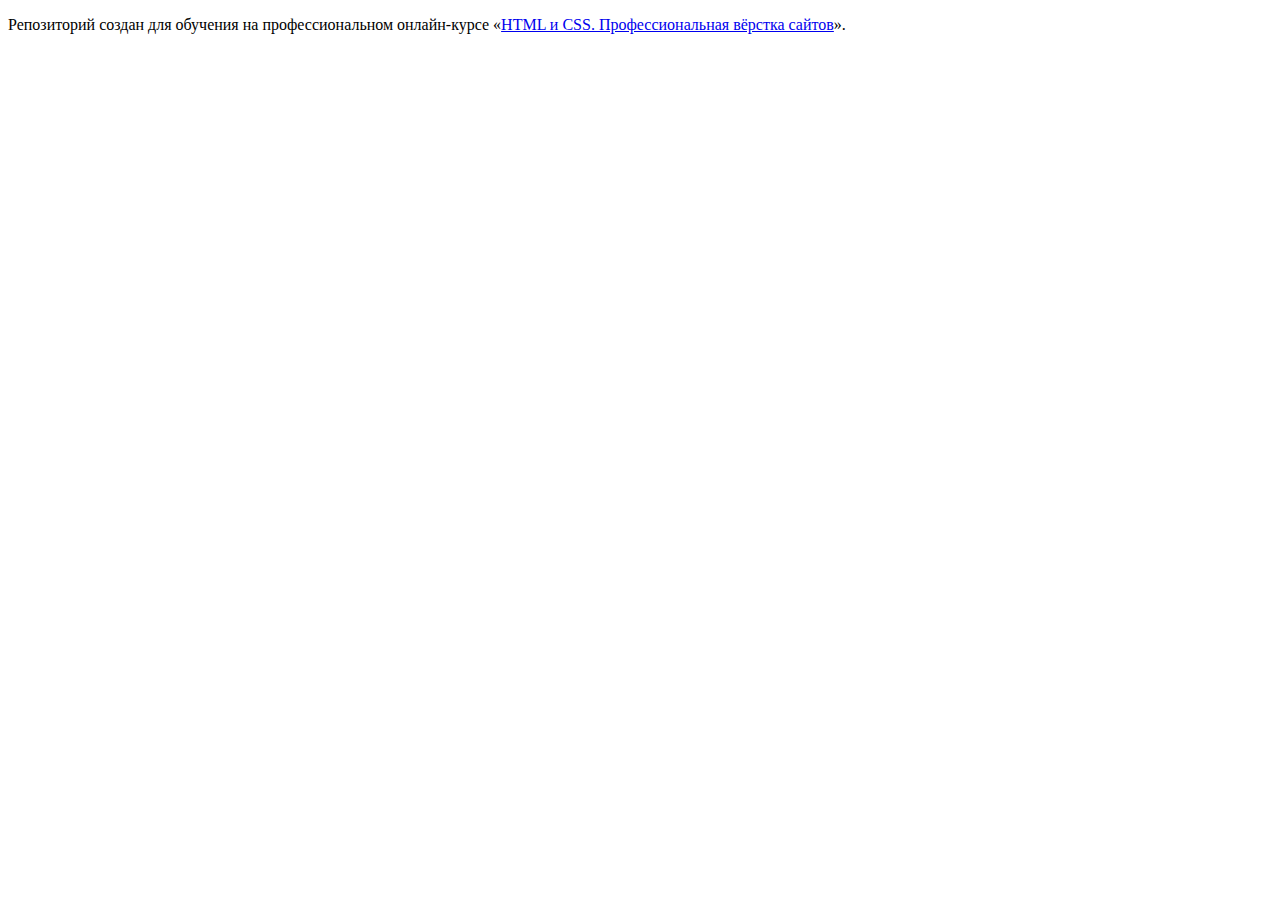
==== index.html @ 28a523a6 ":hatching_chick:" ====
<!DOCTYPE html>
<html lang="ru">
  <head>
    <meta charset="utf-8">
    <title>HTML Academy: Девайс</title>
  </head>
  <body>

    <p>Репозиторий создан для обучения на профессиональном онлайн‑курсе «<a href="https://htmlacademy.ru/intensive/htmlcss">HTML и CSS. Профессиональная вёрстка сайтов</a>».</p>

  </body>
</html>
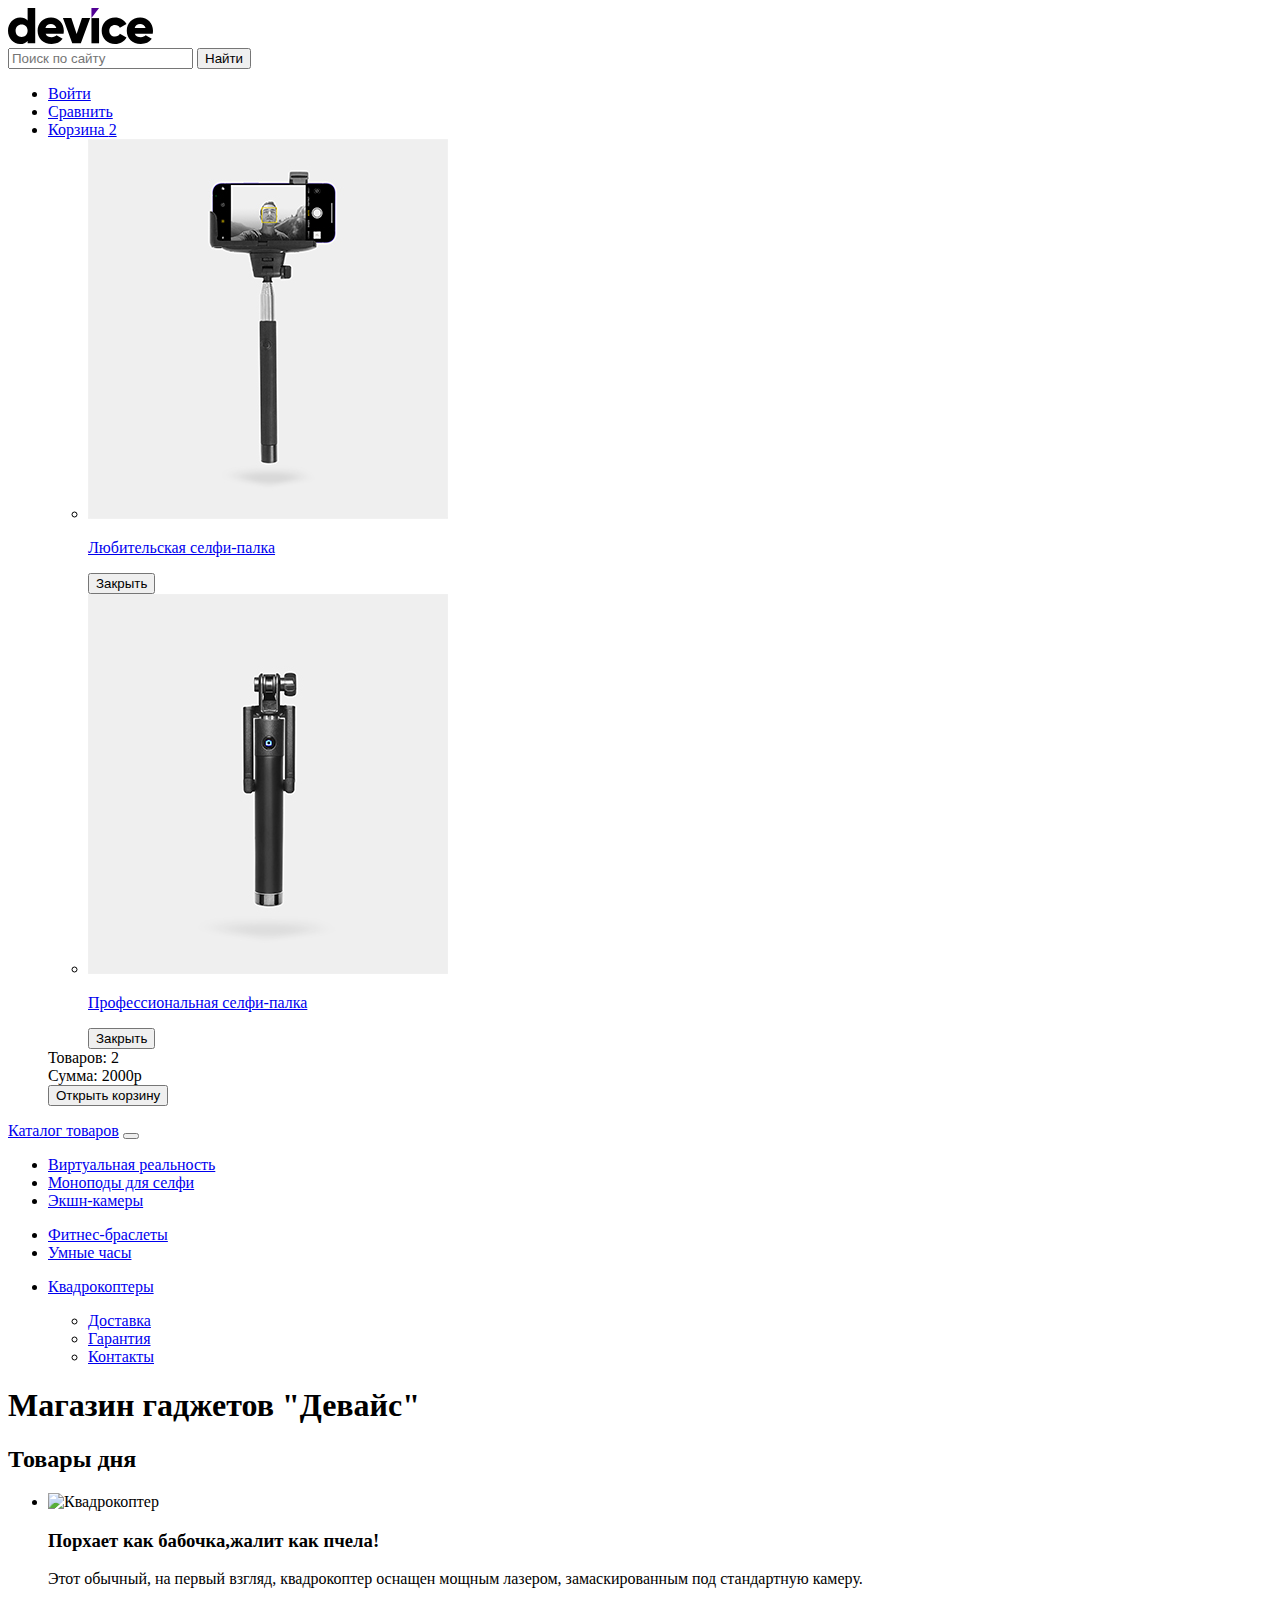
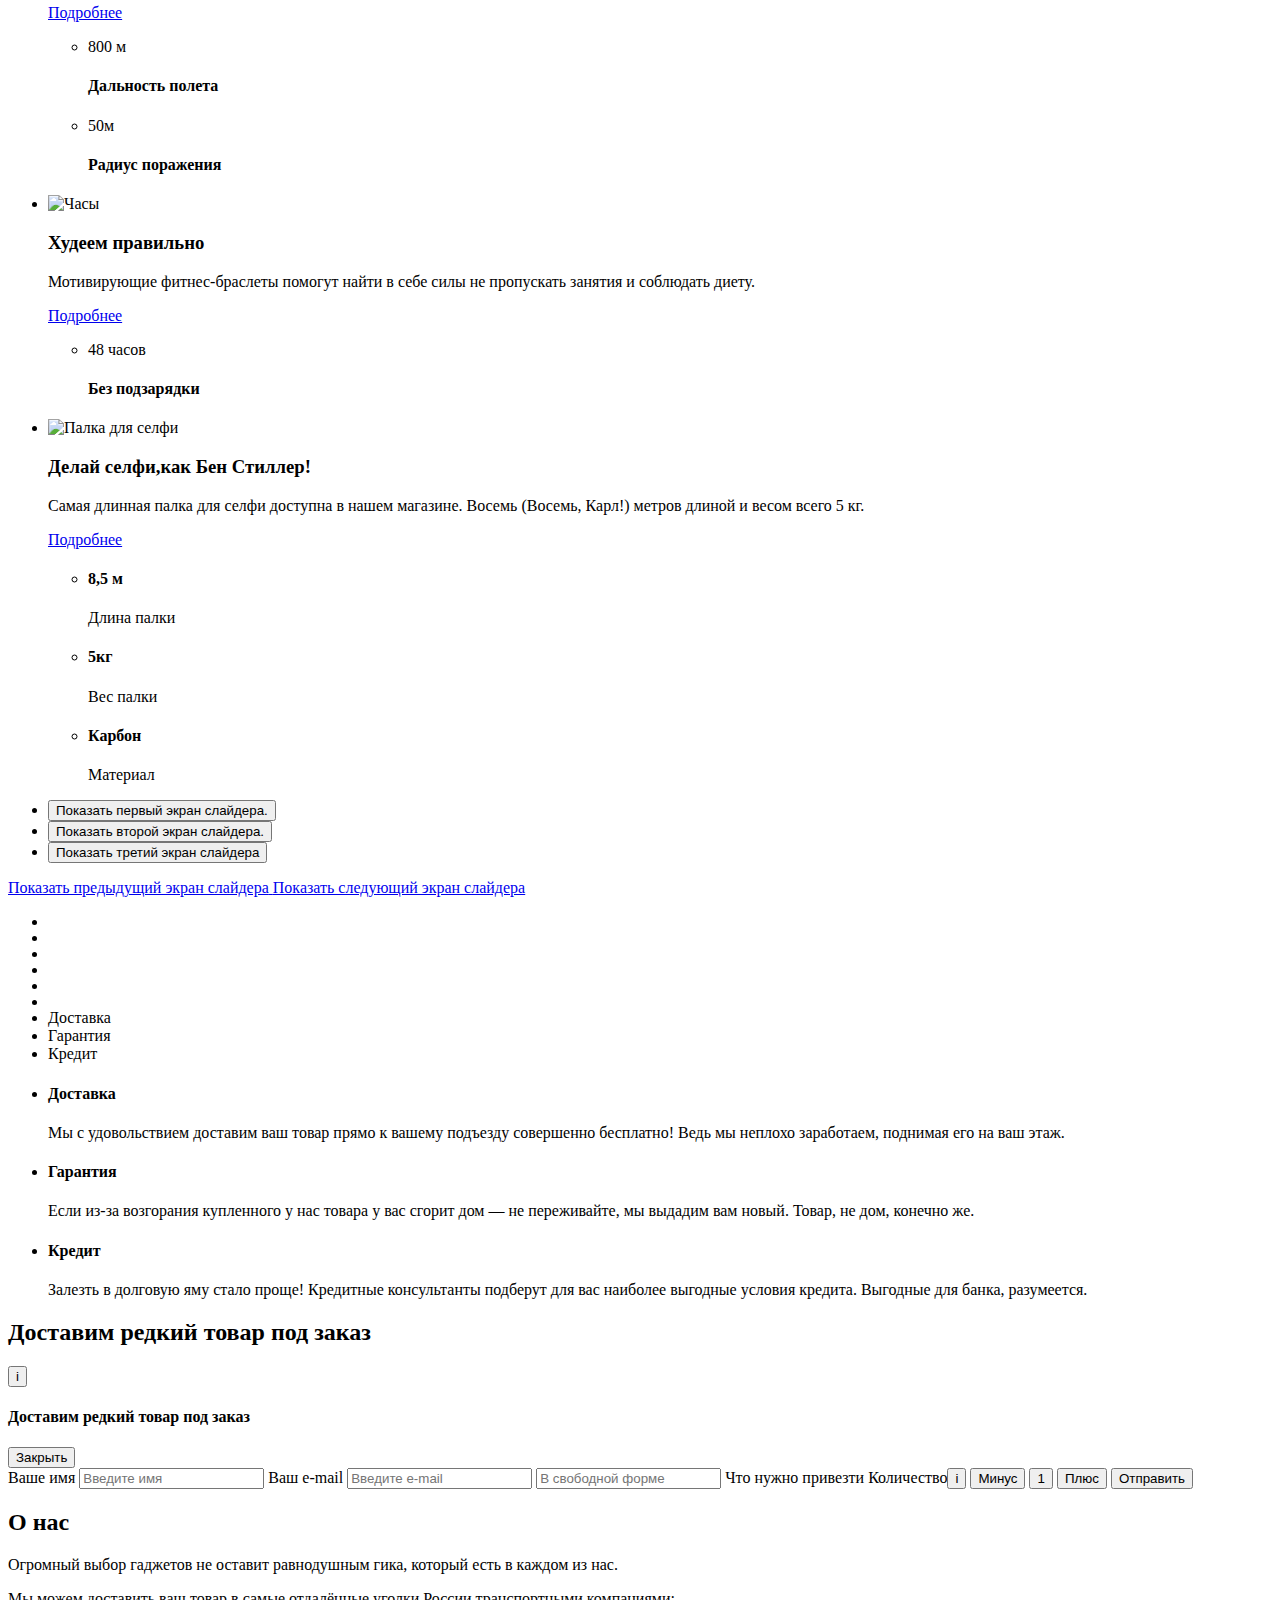
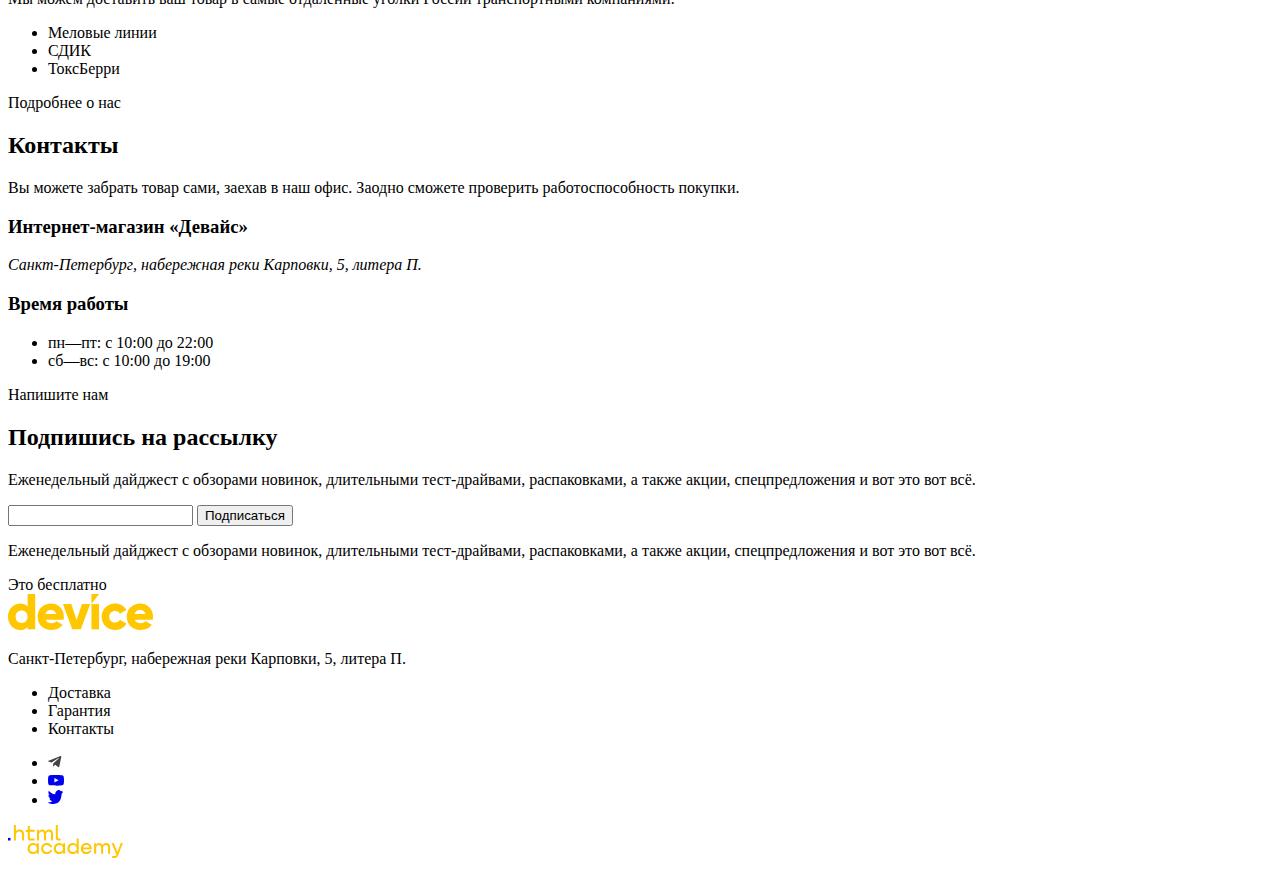
==== commit 41d17ab8: "Наставник добавлен" ====
--- a/index.html
+++ b/index.html
@@ -1,12 +1,450 @@
 <!DOCTYPE html>
 <html lang="ru">
+
   <head>
     <meta charset="utf-8">
     <title>HTML Academy: Девайс</title>
+    <link rel="stylesheet" href="styles/styles.css">
+    <link rel="icon" href="favicon.ico">
   </head>
+
   <body>
+    <header class="header">
+      <div class="header-wrapper">
+        <nav class="navigation">
+          <a href="index.html" class="logo-link">
+            <img src="images/logos/logo-index.svg" alt="Логотип магазина Девайс" class="logo-image" width="145"
+              height="36">
+          </a>
+          <form action="#" class="form-search">
+            <input type="text" class="search-input" placeholder="Поиск по сайту">
+            <button class="search-button">Найти</button>
+          </form>
+          <ul class="user-menu">
+            <li class="user-menu-item user-block">
+              <a href="#" class="user-menu-link">Войти</a>
+            </li>
+            <li class="user-menu-item user-block">
+              <a href="#" class="user-menu-link">Сравнить</a>
+            </li>
+            <li class="user-menu-item user-block">
+              <a href="#" class="user-menu-link">Корзина
+                <span class="cart-counter">2</span>
+              </a>
+            </li>
+            <section class="popover">
+              <ul>
+                <li>
+                  <a href="#">
+                    <img src="./images/sorting-catalog/selfie-stick-amateur.png" alt="Любительская селфи-палка">
+                    <p>Любительская селфи-палка</p>
+                  </a>
+                  <button>Закрыть</button>
+                </li>
+                <li>
+                  <a href="#">
+                    <img src="./images/sorting-catalog/selfie-stick-pro.png" alt="Профессиональная селфи-палка">
+                    <p>Профессиональная селфи-палка</p>
+                  </a>
+                  <button>Закрыть</button>
+                </li>
+              </ul>
+              <div>
+                <span>Товаров:</span>
+                <span>2</span>
+              </div>
+              <div>
+                <span>Сумма:</span>
+                <span>2000р</span>
+              </div>
+              <button>Открыть корзину</button>
+            </section>
+          </ul>
+          <div class="main-menu-container">
+            <div class="catalog-container">
+              <a href="catalog.html" class="catalog-link">Каталог товаров</a>
+              <button class="catalog-link-button">
+              </button>
+              <div class="catalog-wrapper">
+                <ul class="catalog-list">
+                  <li class="catalog-item">
+                    <a href="#" class="catalog-link">Виртуальная реальность</a>
+                  </li>
+                  <li class="catalog-item">
+                    <a href="catalog.html" class="catalog-link">Моноподы для селфи</a>
+                  </li>
+                  <li class="catalog-item">
+                    <a href="catalog.html" class="catalog-link">Экшн-камеры</a>
+                  </li>
+                </ul>
+                <ul class="catalog-list">
+                  <li class="catalog-item">
+                    <a href="catalog.html" class="catalog-link">Фитнес-браслеты</a>
+                  </li>
+                  <li class="catalog-item">
+                    <a href="catalog.html" class="catalog-link">Умные часы</a>
+                  </li>
+                </ul>
+                <ul class="catalog-list">
+                  <li class="catalog-item">
+                    <a href="catalog.html" class="catalog-link">Квадрокоптеры</a>
+                  </li>
+                </ul>
+              </div>
+            </div>
+            <ul class="main-menu">
+              <ul class="main-menu-list">
+                <li class="main-menu-item">
+                  <a href="#" class="main-menu-link">Доставка</a>
+                </li>
+                <li class="main-menu-item">
+                  <a href="#" class="main-menu-link">Гарантия</a>
+                </li>
+                <li class="main-menu-item">
+                  <a href="#" class="main-menu-link">Контакты</a>
+                </li>
+              </ul>
+            </ul>
+        </nav>
+      </div>
+    </header>
+    <main>
+      <h1 class="visually-hidden">Магазин гаджетов "Девайс"</h1>
+      <section class="welcome">
+        <h2 class="visually-hidden">Товары дня</h2>
+        <div class="slider">
+          <div class="slider-frame">
+            <ul class="slider-list">
+              <li class="slider-screen slider-screen-active">
+                <div class="slider-image-container">
+                  <img src="#" alt="Квадрокоптер" class="slider-image">
+                </div>
+                <div class="slider-text-container">
+                  <h3 class="slider-title">Порхает как бабочка,жалит как пчела!</h3>
+                  <p class="slider-description">Этот обычный, на первый взгляд, квадрокоптер оснащен мощным лазером,
+                    замаскированным под стандартную камеру.
+                  </p>
+                  <a href="#" class="slider-link">Подробнее</a>
+                  <ul class="details">
+                    <li class="details-item">
+                      <p class="details-text">800 м</p>
+                      <h4 class="details-name">Дальность полета</h4>
+                    </li>
+                    <li class="details-item">
+                      <p class="details-text">50м</p>
+                      <h4 class="details-name">Радиус поражения</h4>
+                    </li>
+                  </ul>
+                </div>
+              </li>
+              <li class="slider-screen">
+                <div class="slider-image-container">
+                  <img src="#" alt="Часы" class="slider-image">
+                </div>
+                <div class="slider-text-container">
+                  <h3 class="slider-title">Худеем правильно</h3>
+                  <p class="slider-description">Мотивирующие фитнес-браслеты помогут найти в себе силы
+                    не пропускать занятия и соблюдать диету.</p>
+                  <a href="#" class="slider-link">Подробнее</a>
+                  <ul class="details">
+                    <li class="details-item">
+                      <p class="details-text">48 часов</p>
+                      <h4 class="details-name">Без подзарядки</h4>
+                    </li>
+                  </ul>
+                </div>
+              </li>
+              <li class="slider-screen">
+                <div class="slider-image-container">
+                  <img src="#" alt="Палка для селфи" class="slider-image">
+                </div>
+                <div class="slider-text-container">
+                  <h3 class="slider-title">Делай селфи,как Бен Стиллер!
+                  </h3>
+                  <p class="slider-description">Самая длинная палка для селфи доступна в нашем магазине.
+                    Восемь (Восемь, Карл!) метров длиной и весом всего 5 кг.</p>
+                  <a href="#" class="slider-link">Подробнее</a>
+                  <ul class="details">
+                    <li class="details-item">
+                      <h4 class="details-name">8,5 м</h4>
+                      <p class="details-text">Длина палки</p>
+                    </li>
+                    <li class="details-item">
+                      <h4 class="details-name">5кг</h4>
+                      <p class="details-text">Вес палки</p>
+                    </li>
+                    <li class="details-item">
+                      <h4 class="details-name">Карбон</h4>
+                      <p class="details-text">Материал</p>
+                    </li>
+                  </ul>
+                </div>
+              </li>
+            </ul>
+          </div>
+          <ul class="slider-bullets">
+            <li class="bullet-item">
+              <button class="bullet bullet-active">
+                <span class="visually-hidden">Показать первый экран слайдера.</span>
+              </button>
+            </li>
+            <li class="bullet-item">
+              <button class="bullet">
+                <span class="visually-hidden">Показать второй экран слайдера.</span>
+              </button>
+            </li>
+            <li class="bullet-item">
+              <button class="bullet">
+                <span class="visually-hidden">Показать третий экран слайдера</span>
+              </button>
+            </li>
+          </ul>
+          <a href="#" class="slider-control slider-control-previous">
+            <span class="visually-hidden">Показать предыдущий экран слайдера</span>
+          </a>
+          <a href="#" class="slider-control slider-control-next">
+            <span class="visually-hidden">Показать следующий экран слайдера</span>
+          </a>
+        </div>
+      </section>
+      <section class="gadgets">
+        <ul class="gadgets-list">
+          <li class="gadgets-list-item">
+            <a href="#" class="gagdet-details">
+              <p class="gadgets-description"></p>
+            </a>
+          </li>
+          <li class="gadgets-list-item">
+            <a href="#" class="gagdet-details">
+              <p class="gadgets-description"></p>
+            </a>
+          </li>
+          <li class="gadgets-list-item">
+            <a href="#" class="gagdet-details">
+              <p class="gadgets-description"></p>
+            </a>
+          </li>
+          <li class="gadgets-list-item">
+            <a href="#" class="gagdet-details">
+              <p class="gadgets-description"></p>
+            </a>
+          </li>
+          <li class="gadgets-list-item">
+            <a href="#" class="gagdet-details">
+              <p class="gadgets-description"></p>
+            </a>
+          </li>
+          <li class="gadgets-list-item">
+            <a href="#" class="gagdet-details">
+              <p class="gadgets-description"></p>
+            </a>
+          </li>
+        </ul>
+      </section>
+      <section class="services">
+        <ul class="services-list">
+          <li class="services-list-item">
+            <a services-list-item-active>Доставка</a>
+          </li>
+          <li class="services-list-item">
+            <a>Гарантия</a>
+          </li>
+          <li class="services-list-item">
+            <a>Кредит</a>
+          </li>
+        </ul>
+        <ul class="service-screen">
+          <li class="service-screen-item service-screen-item-active">
+            <h4>Доставка</h4>
+            <p>Мы с удовольствием доставим ваш товар прямо
+              к вашему подъезду совершенно бесплатно! Ведь
+              мы неплохо заработаем, поднимая его на ваш этаж.</p>
+          </li>
+          <li class="service-screen-item">
+            <h4>Гарантия</h4>
+            <p>Если из-за возгорания купленного у нас товара у вас
+              сгорит дом — не переживайте, мы выдадим вам новый.
+              Товар, не дом, конечно же.</p>
+          </li>
+          <li class="service-screen-item">
+            <h4>Кредит</h4>
+            <p>Залезть в долговую яму стало проще! Кредитные консультанты подберут для вас наиболее выгодные условия
+              кредита.
+              Выгодные для банка, разумеется.</p>
+          </li>
+        </ul>
+        </ul>
+      </section>
+      <section class="rare-goods">
+        <h2>Доставим редкий товар под заказ</h2>
+        <button>i</button>
+      </section>
+      <section class="rare-goods-modal">
+        <h4>Доставим редкий товар под заказ</h4>
+        <button>Закрыть</button>
+        <form action="#" method="post">
+          <label for="Ваше имя">Ваше имя</label>
+          <input id="Ваше имя" type="text" placeholder="Введите имя" required>
+          <label for="Ваш e-mail">Ваш e-mail</label>
+          <input id="Ваш e-mail" type="email" placeholder="Введите e-mail" required>
+          <input id="Что нужно привезти" type="text" placeholder="В свободной форме">
+          <label for="Что нужно привезти">Что нужно привезти</label>
+          <span>Количество</span><button>i</button>
+          <button>Минус</button>
+          <button>1</button>
+          <button>Плюс</button>
+          <button type="submit">Отправить</button>
+        </form>
+      </section>
+      <div>
+        <section>
+          <h2>О нас</h2>
+          <p>Огромный выбор гаджетов не оставит равнодушным гика, который есть в каждом из нас.</p>
+          <p>Мы можем доставить ваш товар в самые отдалённые уголки России транспортными компаниями:</p>
+          <ul>
+            <li>Меловые линии</li>
+            <li>СДИК</li>
+            <li>ТоксБерри</li>
+          </ul>
+          <a>Подробнее о нас</a>
+        </section>
+        <section>
+          <h2>Контакты</h2>
+          <p>Вы можете забрать товар сами, заехав в наш офис.
+            Заодно сможете проверить работоспособность покупки. </p>
+          <h3>Интернет-магазин «Девайс»</h3>
+          <address>Санкт-Петербург, набережная реки Карповки, 5, литера П.<br>
+            <a href="tel:+7(812)-12-12"></a>
+          </address>
+          <h3>Время работы</h3>
+          <ul>
+            <li>пн—пт: с 10:00 до 22:00 </li>
+            <li>сб—вс: с 10:00 до 19:00</li>
+          </ul>
+          <a>Напишите нам</a>
+        </section>
+      </div>
+      <section class="subscription">
+        <h2>Подпишись на рассылку</h2>
+        <p>Еженедельный дайджест с обзорами новинок,
+          длительными тест-драйвами, распаковками, а также акции, спецпредложения и вот это вот всё.</p>
+        <form action="#" method="post">
+          <input>
+          <button>Подписаться</button>
+        </form>
+        <p>Еженедельный дайджест с обзорами новинок,
+          длительными тест-драйвами, распаковками, а также акции, спецпредложения и вот это вот всё.</p>
+        <span>Это бесплатно</span>
+      </section>
+    </main>
+    <footer class="footer">
+      <a>
+        <img class="logo" src="images/logos/logo-footer.svg" alt="Логотип компании Девайс">
+      </a>
+      <div class="footer-wrapper-above">
+        <div>
+          <p>Санкт-Петербург, набережная
+            реки Карповки, 5, литера П.</p>
+        </div>
+        <div>
+          <ul>
+            <li class="footer-services">Доставка</li>
+            <li class="footer-services">Гарантия</li>
+            <li class="footer-services">Контакты</li>
+          </ul>
+        </div>
+        <div>
+          <a href="tel:+7(812)-12-12"></a>
+        </div>
+      </div>
+      <div class="footer-wrapper-below">
+        <div>
+          <ul class="footer-social">
+            <li class="footer-social-item">
+              <a href="https://t.me/htmlacademy">
+                <svg width="14" height="12" viewBox="0 0 14 12" fill="none" xmlns="http://www.w3.org/2000/svg">
+                  <g clip-path="url(#clip0_40435_1311)">
+                    <path
+                      d="M12.4431 0.0735832L0.623071 4.63158C-0.183596 4.95558 -0.178929 5.40558 0.475071 5.60625L3.50974 6.55292L10.5311 2.12292C10.8631 1.92092 11.1664 2.02958 10.9171 2.25092L5.2284 7.38492H5.22707L5.2284 7.38558L5.01907 10.5136C5.32574 10.5136 5.46107 10.3729 5.63307 10.2069L7.10707 8.77358L10.1731 11.0382C10.7384 11.3496 11.1444 11.1896 11.2851 10.5149L13.2977 1.02958C13.5037 0.203583 12.9824 -0.170417 12.4431 0.0735832Z"
+                      fill="#444444" />
+                  </g>
+                  <defs>
+                    <clipPath id="clip0_40435_1311">
+                      <rect width="14" height="12" fill="white" />
+                    </clipPath>
+                  </defs>
+                </svg>
+              </a>
+            </li>
+            <li class="footer-social-item">
+              <a href="https://www.youtube.com/user/htmlacademyru">
+                <svg width="16" height="11" viewBox="0 0 16 11" fill="none" xmlns="http://www.w3.org/2000/svg">
+                  <g clip-path="url(#clip0_40435_1316)">
+                    <path
+                      d="M15.6671 1.67464C15.5765 1.35146 15.4 1.05887 15.1564 0.827973C14.9059 0.589975 14.5989 0.41973 14.2644 0.333306C13.0124 0.00330585 7.99641 0.00330593 7.99641 0.00330593C5.9053 -0.0204856 3.8147 0.0841556 1.73641 0.316639C1.40187 0.409448 1.09545 0.583497 0.844411 0.823306C0.597745 1.06064 0.419078 1.35331 0.325745 1.67397C0.10154 2.8818 -0.00739387 4.1082 0.000411455 5.33664C-0.00758854 6.56397 0.101078 7.78997 0.325745 8.99931C0.417078 9.31864 0.595078 9.60997 0.842411 9.84531C1.08974 10.0806 1.39774 10.2506 1.73641 10.3406C3.00508 10.67 7.99641 10.67 7.99641 10.67C10.0902 10.6938 12.1835 10.5892 14.2644 10.3566C14.5989 10.2702 14.9059 10.1 15.1564 9.86197C15.3999 9.63112 15.5762 9.33849 15.6664 9.01531C15.8965 7.80794 16.0083 6.58103 16.0004 5.35197C16.0177 4.11771 15.906 2.88502 15.6671 1.67397V1.67464ZM6.40174 7.61931V3.05464L10.5751 5.33731L6.40174 7.61931Z"
+                      fill="currentColor" />
+                  </g>
+                  <defs>
+                    <clipPath id="clip0_40435_1316">
+                      <rect width="16" height="11" fill="white" />
+                    </clipPath>
+                  </defs>
+                </svg>
 
-    <p>Репозиторий создан для обучения на профессиональном онлайн‑курсе «<a href="https://htmlacademy.ru/intensive/htmlcss">HTML и CSS. Профессиональная вёрстка сайтов</a>».</p>
+              </a>
+            </li>
+            <li class="footer-social-item">
+              <a href="https://twitter.com/htmlacademy_ru">
+                <svg width="15" height="15" viewBox="0 0 15 15" fill="none" xmlns="http://www.w3.org/2000/svg">
+                  <path
+                    d="M9.7 0.155143C11.2 -0.344857 12.3 0.455143 12.9 1.25514C13.4 1.05514 14 0.855143 14.6 0.655143C14.6 1.45514 14.1 2.05514 13.8 2.25514C14.5 2.45514 15 1.85514 15 1.85514C14.9 2.75514 14.1 3.55514 13.6 3.75514C13.4 10.0551 10.8 14.1551 4.7 14.0551C4.2 14.0551 4.8 14.0551 4.3 14.0551C4 14.0551 0.6 13.6551 0 12.2551C2 12.4551 3.4 11.8551 4.1 11.1551C3.3 10.8551 1.7 10.7551 1.5 8.35514C1.8 8.55514 2 8.65514 2.6 8.55514C1.5 7.75514 0.3 7.05514 0.4 5.05514C0.7 5.35514 1.3 5.55514 1.6 5.45514C1 5.25514 -0.2 2.35514 0.8 0.855143C2.4 2.55514 4.1 4.25514 7.1 4.35514C7.3 2.25514 8.1 0.855143 9.7 0.155143Z"
+                    fill="currentColor" />
+                </svg>
+              </a>
+            </li>
+          </ul>
+        </div>
+        <div>
+          <a href="https://htmlacademy.ru/">
+            <svg width="115" height="33" viewBox="0 0 115 33" fill="currentColor" xmlns="http://www.w3.org/2000/svg">
+              <path d="M0 12.9V15.5H2.5V12.9H0Z" fill="currentColor" role="img" aria-label="Сайт Академии" />
+              <path
+                d="M11.6 4.5C10 4.5 8.8 5.2 8 6.2H7.9V0H5.9V15.5H7.9V10.2C7.9 8.1 9.2 6.6 11.2 6.6C13 6.6 14.1 8 14.1 9.8V15.5H16.1V9.4C16.2 6.4 14.3 4.5 11.6 4.5Z"
+                fill="#FFC700" />
+              <path
+                d="M26.6 4.8H21.8V1.1H19.8V4.9H17.9V6.9H19.8V12.9C19.8 14.6 20.8 15.6 22.5 15.6H26.6V13.6H22.9C22.2 13.6 21.8 13.2 21.8 12.5V6.8H26.6V4.8Z"
+                fill="#FFC700" />
+              <path
+                d="M41.1 4.6C39.5 4.6 38.2 5.4 37.6 6.7H37.5C36.9 5.5 35.7 4.6 34.1 4.6C32.7 4.6 31.6 5.4 31 6.4H30.9V4.8H29V15.4H31V10C31 8 32 6.5 33.6 6.5C35.1 6.5 36 7.5 36 9.1V15.4H38V9.8C38 7.4 39.4 6.5 40.6 6.5C42.1 6.5 43 7.5 43 9.1V15.4H45V8.9C45.1 6.4 43.6 4.6 41.1 4.6Z"
+                fill="#FFC700" />
+              <path d="M47.8 12.7C47.8 14.4 48.8 15.4 50.6 15.4H52.6V13.4H50.9C50.2 13.4 49.8 13 49.8 12.3V0H47.8V12.7Z"
+                fill="#FFC700" />
+              <path
+                d="M28.9 19.7C28 18.6 26.7 17.9 25 17.9C21.9 17.9 19.6 20.2 19.6 23.5C19.6 26.8 21.9 29.1 25 29.1C26.8 29.1 28 28.3 28.8 27.2H28.9V28.8H30.9V18.2H28.9V19.7ZM25.3 27.1C23.1 27.1 21.7 25.5 21.7 23.5C21.7 21.5 23.1 19.9 25.3 19.9C27.5 19.9 28.9 21.5 28.9 23.5C28.9 25.4 27.5 27.1 25.3 27.1Z"
+                fill="#FFC700" />
+              <path
+                d="M44.2 22C43.7 19.6 41.6 17.9 38.8 17.9C35.4 17.9 33.2 20.4 33.2 23.5C33.2 26.6 35.4 29.1 38.8 29.1C41.6 29.1 43.7 27.3 44.2 24.9H42.1C41.7 26.2 40.4 27.2 38.8 27.2C36.6 27.2 35.2 25.6 35.2 23.6C35.2 21.6 36.6 20 38.8 20C40.4 20 41.6 21 42.1 22.2H44.2V22Z"
+                fill="#FFC700" />
+              <path
+                d="M55.1 19.7C54.2 18.6 52.9 17.9 51.2 17.9C48.1 17.9 45.8 20.2 45.8 23.5C45.8 26.8 48.1 29.1 51.2 29.1C53 29.1 54.2 28.3 55 27.2H55.1V28.8H57.1V18.2H55.1V19.7ZM51.5 27.1C49.3 27.1 47.9 25.5 47.9 23.5C47.9 21.5 49.3 19.9 51.5 19.9C53.7 19.9 55.1 21.5 55.1 23.5C55.1 25.4 53.6 27.1 51.5 27.1Z"
+                fill="#FFC700" />
+              <path
+                d="M68.7 19.8C67.8 18.7 66.5 17.9 64.8 17.9C61.7 17.9 59.4 20.2 59.4 23.5C59.4 26.8 61.6 29.1 64.8 29.1C66.5 29.1 67.8 28.3 68.6 27.3H68.7V28.8H70.7V13.4H68.7V19.8ZM65.1 27.1C62.9 27.1 61.5 25.5 61.5 23.5C61.5 21.5 62.9 19.9 65.1 19.9C67.3 19.9 68.7 21.5 68.7 23.5C68.6 25.5 67.2 27.1 65.1 27.1Z"
+                fill="#FFC700" />
+              <path
+                d="M78.3 17.9C75 17.9 72.8 20.4 72.8 23.5C72.8 26.5 74.9 29.1 78.3 29.1C80.8 29.1 82.8 27.8 83.5 25.5H81.4C80.9 26.5 79.8 27.1 78.4 27.1C76.5 27.1 75.1 25.8 75 24.2H83.8C84 20.6 81.8 17.9 78.3 17.9ZM78.3 19.8C80 19.8 81.3 20.8 81.6 22.4H75.1C75.4 20.9 76.6 19.8 78.3 19.8Z"
+                fill="#FFC700" />
+              <path
+                d="M98.2 17.9C96.6 17.9 95.3 18.7 94.6 19.9H94.5C93.9 18.7 92.7 17.9 91.1 17.9C89.7 17.9 88.6 18.6 88 19.7V18.2H86.1V28.8H88.1V23.4C88.1 21.4 89.1 20 90.7 19.9C92.2 19.9 93.1 20.9 93.1 22.5V28.8H95.1V23.2C95.1 20.8 96.5 19.9 97.7 19.9C99.2 19.9 100.1 20.9 100.1 22.5V28.8H102.1V22.3C102.2 19.7 100.7 17.9 98.2 17.9Z"
+                fill="#FFC700" />
+              <path
+                d="M109.4 27L105.8 18.1H103.6L108.4 29.7C108.1 30.6 107.7 30.9 106.7 30.9H104.2V32.9H106.7C108.5 32.9 109.5 32.1 110.2 30.3L114.9 18.1H112.8L109.4 27Z"
+                fill="#FFC700" />
+            </svg>
+          </a>
+        </div>
+      </div>
+    </footer>
+  </body>
 
-  </body>
 </html>
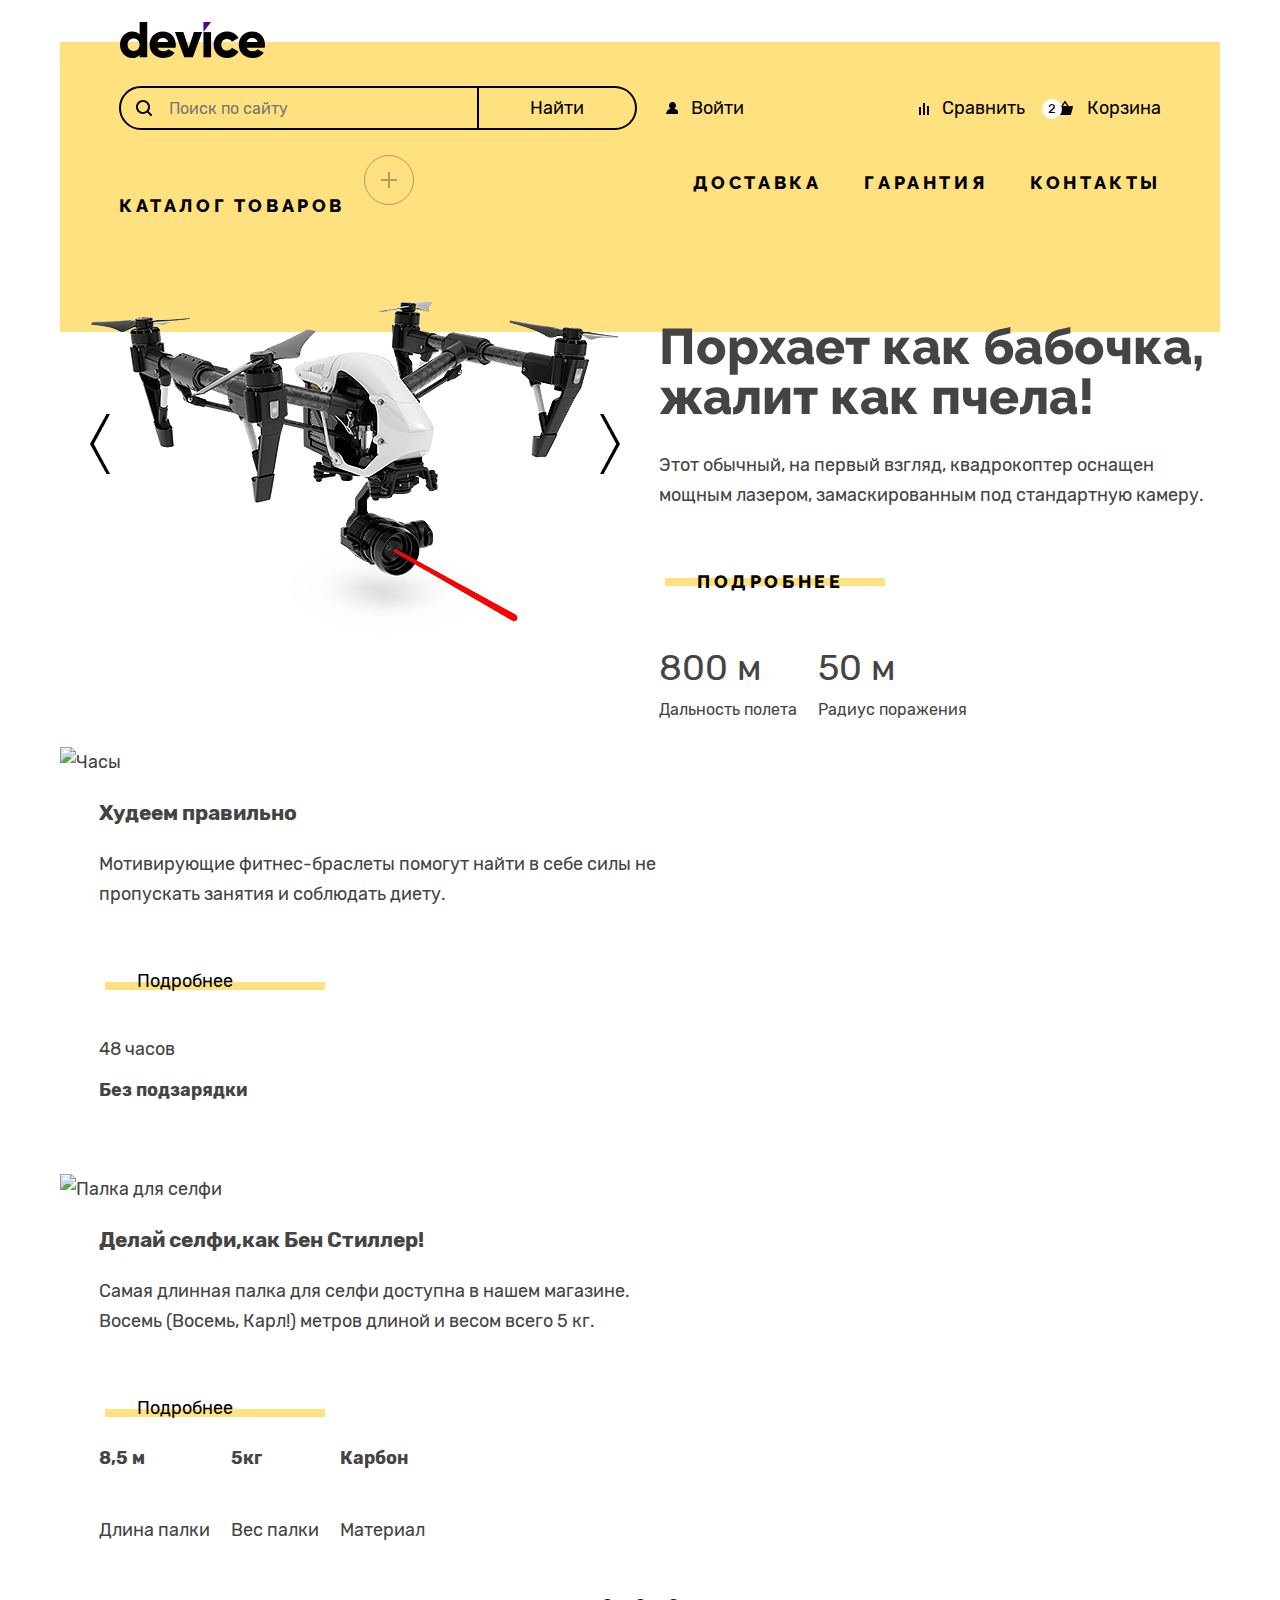
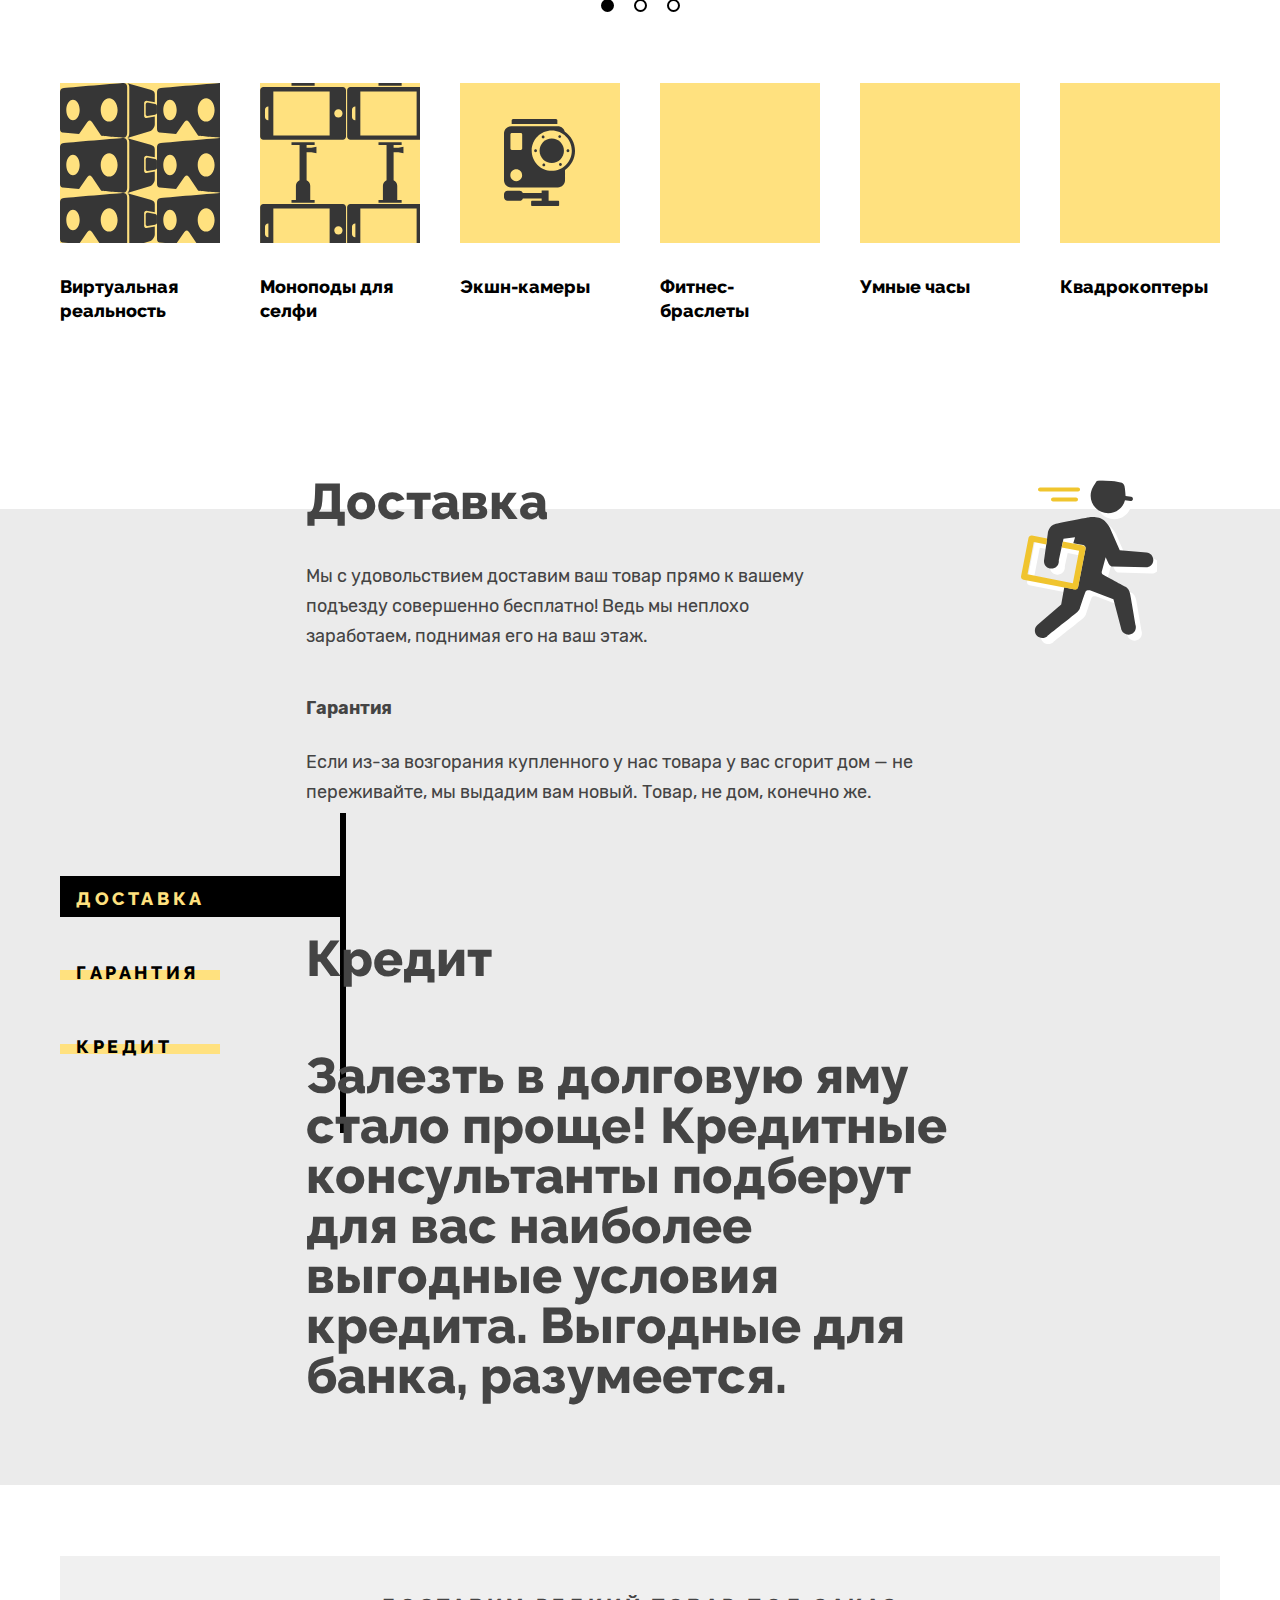
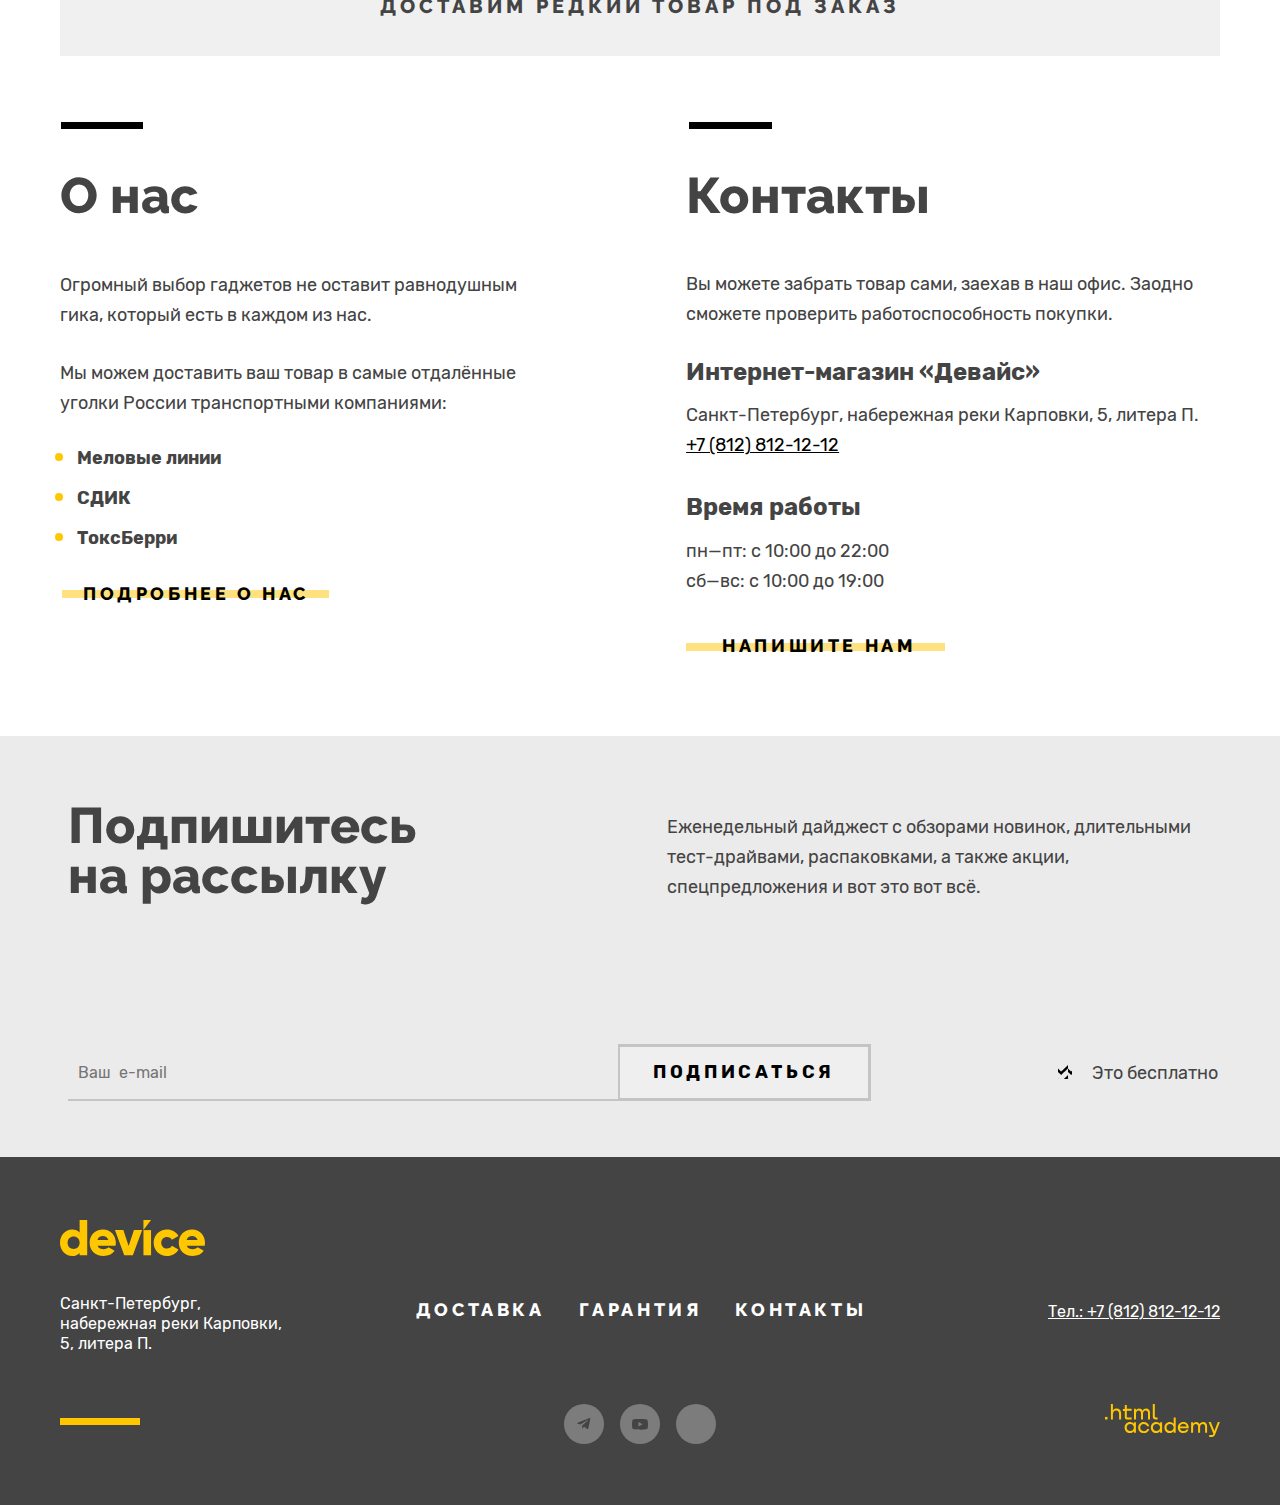
==== commit 308a64fd: "Second page" ====
--- a/index.html
+++ b/index.html
@@ -8,443 +8,487 @@
     <link rel="icon" href="favicon.ico">
   </head>
 
-  <body>
-    <header class="header">
-      <div class="header-wrapper">
-        <nav class="navigation">
-          <a href="index.html" class="logo-link">
-            <img src="images/logos/logo-index.svg" alt="Логотип магазина Девайс" class="logo-image" width="145"
-              height="36">
+  <body class="body-container">
+    <div class="page-container">
+      <header class="header">
+        <div class="header-wrapper">
+          <a href="index.html" class="nav-logo">
+            <img src="images/logos/logo-index.svg" alt="Логотип магазина Девайс." width="145" height="36">
           </a>
-          <form action="#" class="form-search">
-            <input type="text" class="search-input" placeholder="Поиск по сайту">
-            <button class="search-button">Найти</button>
-          </form>
-          <ul class="user-menu">
-            <li class="user-menu-item user-block">
-              <a href="#" class="user-menu-link">Войти</a>
-            </li>
-            <li class="user-menu-item user-block">
-              <a href="#" class="user-menu-link">Сравнить</a>
-            </li>
-            <li class="user-menu-item user-block">
-              <a href="#" class="user-menu-link">Корзина
-                <span class="cart-counter">2</span>
-              </a>
-            </li>
+          <nav class="navigation">
+            <div class="navigation-form-container">
+              <form action="https://echo.htmlacademy.ru/" method="get" class="form-search">
+                <input type="text" class="search-input" class="contact_placeholder" placeholder="Поиск по сайту"
+                  aria-label="Поле поиска по сайту" required>
+                <button class="search-button address-form-details-font" type="submit">Найти</button>
+              </form>
+            </div>
+            <ul class="user-menu">
+              <li class="user-menu-item user-login">
+                <a href="#" class="user-menu-link user-login-link">Войти</a>
+              </li>
+              <li class="user-menu-item user-compare">
+                <a href="#" class="user-menu-link user-compare-link">Сравнить</a>
+              </li>
+              <li class="user-menu-item user-cart">
+                <a href="#" class="user-menu-link user-cart-link">Корзина
+                  <span class="cart-counter">2</span>
+                </a>
+              </li>
+            </ul>
+
+
             <section class="popover">
-              <ul>
-                <li>
+              <h2 class="visually-hidden">Поповер корзины</h2>
+              <ul class="cart-purchases">
+                <li class="cart-item">
+                  <a class="cart-item-link" href="#">
+                    <img src="./images/sorting-catalog/selfie-stick-amateur.png" alt="Любительская селфи-палка"
+                      width="39" height="43">
+                    <p class="cart-item-name">Любительская селфи-палка</p>
+                  </a>
+                  <button class="cart-item-remove" type="button" aria-label="Удалить товар"></button>
+                </li>
+                <li class="cart-item">
                   <a href="#">
-                    <img src="./images/sorting-catalog/selfie-stick-amateur.png" alt="Любительская селфи-палка">
-                    <p>Любительская селфи-палка</p>
-                  </a>
-                  <button>Закрыть</button>
-                </li>
-                <li>
-                  <a href="#">
-                    <img src="./images/sorting-catalog/selfie-stick-pro.png" alt="Профессиональная селфи-палка">
-                    <p>Профессиональная селфи-палка</p>
-                  </a>
-                  <button>Закрыть</button>
+                    <img src="./images/sorting-catalog/selfie-stick-pro.png" alt="Профессиональная селфи-палка"
+                      width="39" height="43">
+                    <p class="cart-item-name">Профессиональная селфи-палка</p>
+                  </a>
+                  <button class="cart-item-remove" type="button" aria-label="Удалить товар"></button>
                 </li>
               </ul>
-              <div>
-                <span>Товаров:</span>
-                <span>2</span>
+              <div class="total-cost">
+                <span class="purchases">Товаров:</span>
+                <span class="purchases-number">2</span>
               </div>
               <div>
-                <span>Сумма:</span>
-                <span>2000р</span>
+                <span class="total-sum">Сумма:</span>
+                <span class="total-sum-number">2000р</span>
               </div>
-              <button>Открыть корзину</button>
+              <button href="#" class="open-cart">Открыть корзину</button>
             </section>
-          </ul>
-          <div class="main-menu-container">
-            <div class="catalog-container">
-              <a href="catalog.html" class="catalog-link">Каталог товаров</a>
-              <button class="catalog-link-button">
-              </button>
-              <div class="catalog-wrapper">
-                <ul class="catalog-list">
-                  <li class="catalog-item">
-                    <a href="#" class="catalog-link">Виртуальная реальность</a>
-                  </li>
-                  <li class="catalog-item">
-                    <a href="catalog.html" class="catalog-link">Моноподы для селфи</a>
-                  </li>
-                  <li class="catalog-item">
-                    <a href="catalog.html" class="catalog-link">Экшн-камеры</a>
-                  </li>
-                </ul>
-                <ul class="catalog-list">
-                  <li class="catalog-item">
-                    <a href="catalog.html" class="catalog-link">Фитнес-браслеты</a>
-                  </li>
-                  <li class="catalog-item">
-                    <a href="catalog.html" class="catalog-link">Умные часы</a>
-                  </li>
-                </ul>
-                <ul class="catalog-list">
-                  <li class="catalog-item">
-                    <a href="catalog.html" class="catalog-link">Квадрокоптеры</a>
-                  </li>
-                </ul>
-              </div>
-            </div>
-            <ul class="main-menu">
-              <ul class="main-menu-list">
-                <li class="main-menu-item">
-                  <a href="#" class="main-menu-link">Доставка</a>
-                </li>
-                <li class="main-menu-item">
-                  <a href="#" class="main-menu-link">Гарантия</a>
-                </li>
-                <li class="main-menu-item">
-                  <a href="#" class="main-menu-link">Контакты</a>
-                </li>
-              </ul>
-            </ul>
-        </nav>
-      </div>
-    </header>
-    <main>
-      <h1 class="visually-hidden">Магазин гаджетов "Девайс"</h1>
-      <section class="welcome">
-        <h2 class="visually-hidden">Товары дня</h2>
-        <div class="slider">
-          <div class="slider-frame">
-            <ul class="slider-list">
-              <li class="slider-screen slider-screen-active">
-                <div class="slider-image-container">
-                  <img src="#" alt="Квадрокоптер" class="slider-image">
+
+            <div class="main-menu-container">
+              <div class="catalog-service-wrapper">
+                <div class="catalog-container">
+                  <a href="catalog.html" class="catalog-link buttons-links-font">
+                    Каталог товаров
+                    <button class="catalog-link-button">
+                      <span class="visually-hidden">Кнопка открытия каталога товаров</span>
+                    </button>
+                  </a>
                 </div>
-                <div class="slider-text-container">
-                  <h3 class="slider-title">Порхает как бабочка,жалит как пчела!</h3>
-                  <p class="slider-description">Этот обычный, на первый взгляд, квадрокоптер оснащен мощным лазером,
-                    замаскированным под стандартную камеру.
-                  </p>
-                  <a href="#" class="slider-link">Подробнее</a>
-                  <ul class="details">
-                    <li class="details-item">
-                      <p class="details-text">800 м</p>
-                      <h4 class="details-name">Дальность полета</h4>
+                <div>
+                  <ul class="main-menu-list">
+                    <li class="main-menu-item">
+                      <a href="#" class="main-menu-link buttons-links-font">Доставка</a>
                     </li>
-                    <li class="details-item">
-                      <p class="details-text">50м</p>
-                      <h4 class="details-name">Радиус поражения</h4>
+                    <li class="main-menu-item">
+                      <a href="#" class="main-menu-link buttons-links-font">Гарантия</a>
+                    </li>
+                    <li class="main-menu-item">
+                      <a href="#" class="main-menu-link buttons-links-font">Контакты</a>
                     </li>
                   </ul>
                 </div>
-              </li>
-              <li class="slider-screen">
-                <div class="slider-image-container">
-                  <img src="#" alt="Часы" class="slider-image">
-                </div>
-                <div class="slider-text-container">
-                  <h3 class="slider-title">Худеем правильно</h3>
-                  <p class="slider-description">Мотивирующие фитнес-браслеты помогут найти в себе силы
-                    не пропускать занятия и соблюдать диету.</p>
-                  <a href="#" class="slider-link">Подробнее</a>
-                  <ul class="details">
-                    <li class="details-item">
-                      <p class="details-text">48 часов</p>
-                      <h4 class="details-name">Без подзарядки</h4>
-                    </li>
-                  </ul>
-                </div>
-              </li>
-              <li class="slider-screen">
-                <div class="slider-image-container">
-                  <img src="#" alt="Палка для селфи" class="slider-image">
-                </div>
-                <div class="slider-text-container">
-                  <h3 class="slider-title">Делай селфи,как Бен Стиллер!
-                  </h3>
-                  <p class="slider-description">Самая длинная палка для селфи доступна в нашем магазине.
-                    Восемь (Восемь, Карл!) метров длиной и весом всего 5 кг.</p>
-                  <a href="#" class="slider-link">Подробнее</a>
-                  <ul class="details">
-                    <li class="details-item">
-                      <h4 class="details-name">8,5 м</h4>
-                      <p class="details-text">Длина палки</p>
-                    </li>
-                    <li class="details-item">
-                      <h4 class="details-name">5кг</h4>
-                      <p class="details-text">Вес палки</p>
-                    </li>
-                    <li class="details-item">
-                      <h4 class="details-name">Карбон</h4>
-                      <p class="details-text">Материал</p>
-                    </li>
-                  </ul>
-                </div>
-              </li>
-            </ul>
+              </div>
+              <div class="catalog-list-wrapper visually-hidden navigation-font">
+
+                <ul class="catalog-list">
+                  <li class="catalog-item">
+                    <a href="catalog.html" class="catalog-link">Виртуальная реальность</a>
+                  </li>
+
+                  <li class="catalog-item">
+                    <a href="catalog.html" class="catalog-link">Моноподы для селфи</a>
+                  </li>
+
+                  <li class="catalog-item">
+                    <a href="catalog.html" class="catalog-link">Экшн-камеры</a>
+                  </li>
+                </ul>
+
+
+                <ul class="catalog-list">
+                  <li class="catalog-item">
+                    <a href="catalog.html" class="catalog-link">Фитнес-браслеты</a>
+                  </li>
+
+                  <li class="catalog-item">
+                    <a href="catalog.html" class="catalog-link">Умные часы</a>
+                  </li>
+                </ul>
+
+
+                <ul class="catalog-list">
+                  <li class="catalog-item">
+                    <a href="catalog.html" class="catalog-link">Квадрокоптеры</a>
+                  </li>
+                </ul>
+              </div>
+            </div>
+          </nav>
+        </div>
+      </header>
+
+
+
+      <main>
+        <h1 class="visually-hidden">Магазин гаджетов "Девайс"</h1>
+        <section class="welcome">
+          <h2 class="visually-hidden">Пример товара крупным планом</h2>
+          <div class="slider">
+            <div class="slider-frame">
+              <ul class="slider-list">
+                <li class="slider-screen-active">
+                  <div class="slider-screen-wrapper">
+                    <div class="slider-image-container">
+                      <img src="./images/photos/Quadrocopter.png" width="560" height="560" alt="Квадрокоптер"
+                        class="slider-image">
+                    </div>
+                    <div class="slider-text-container">
+                      <h3 class="titles-font slider-text-title">Порхает как бабочка,<br>жалит как пчела!</h3>
+                      <p class="slider-description">Этот обычный, на первый взгляд, квадрокоптер оснащен мощным лазером,
+                        замаскированным под стандартную камеру.
+                      </p>
+                      <a href="#" class="slider-link buttons-links-font">Подробнее</a>
+                      <ul class="details">
+                        <li class="details-item">
+                          <p class="details-text numbers-font">800 м</p>
+                          <h4 class="details-name details-name-font">Дальность полета</h4>
+                        </li>
+                        <li class="details-item">
+                          <p class="details-text numbers-font">50 м</p>
+                          <h4 class="details-name details-name-font">Радиус поражения</h4>
+                        </li>
+                      </ul>
+                    </div>
+                  </div>
+                </li>
+                <li class="slider-screen">
+                  <div class="slider-image-container">
+                    <img src="#" alt="Часы" class="slider-image">
+                  </div>
+                  <div class="slider-text-container">
+                    <h3 class="slider-title">Худеем правильно</h3>
+                    <p class="slider-description">Мотивирующие фитнес-браслеты помогут найти в себе силы
+                      не пропускать занятия и соблюдать диету.</p>
+                    <a href="#" class="slider-link">Подробнее</a>
+                    <ul class="details">
+                      <li class="details-item">
+                        <p class="details-text">48 часов</p>
+                        <h4 class="details-name">Без подзарядки</h4>
+                      </li>
+                    </ul>
+                  </div>
+                </li>
+                <li class="slider-screen">
+                  <div class="slider-image-container">
+                    <img src="#" alt="Палка для селфи" class="slider-image">
+                  </div>
+                  <div class="slider-text-container">
+                    <h3 class="slider-title">Делай селфи,как Бен Стиллер!
+                    </h3>
+                    <p class="slider-description">Самая длинная палка для селфи доступна в нашем магазине.
+                      Восемь (Восемь, Карл!) метров длиной и весом всего 5 кг.</p>
+                    <a href="#" class="slider-link">Подробнее</a>
+                    <ul class="details">
+                      <li class="details-item">
+                        <h4 class="details-name">8,5 м</h4>
+                        <p class="details-text">Длина палки</p>
+                      </li>
+                      <li class="details-item">
+                        <h4 class="details-name">5кг</h4>
+                        <p class="details-text">Вес палки</p>
+                      </li>
+                      <li class="details-item">
+                        <h4 class="details-name">Карбон</h4>
+                        <p class="details-text">Материал</p>
+                      </li>
+                    </ul>
+                  </div>
+                </li>
+              </ul>
+            </div>
+            <ul class="slider-bullets">
+              <li class="bullet-item">
+                <button class="bullet bullet-active">
+                  <span class="visually-hidden">Показать первый экран слайдера.</span>
+                </button>
+              </li>
+              <li class="bullet-item">
+                <button class="bullet">
+                  <span class="visually-hidden">Показать второй экран слайдера.</span>
+                </button>
+              </li>
+              <li class="bullet-item">
+                <button class="bullet">
+                  <span class="visually-hidden">Показать третий экран слайдера</span>
+                </button>
+              </li>
+            </ul>
+            <a href="#" class="slider-control slider-control-previous">
+              <span class="visually-hidden">Показать предыдущий экран слайдера</span>
+            </a>
+            <a href="#" class="slider-control slider-control-next">
+              <span class="visually-hidden">Показать следующий экран слайдера</span>
+            </a>
           </div>
-          <ul class="slider-bullets">
-            <li class="bullet-item">
-              <button class="bullet bullet-active">
-                <span class="visually-hidden">Показать первый экран слайдера.</span>
-              </button>
-            </li>
-            <li class="bullet-item">
-              <button class="bullet">
-                <span class="visually-hidden">Показать второй экран слайдера.</span>
-              </button>
-            </li>
-            <li class="bullet-item">
-              <button class="bullet">
-                <span class="visually-hidden">Показать третий экран слайдера</span>
-              </button>
+        </section>
+        <section class="gadgets">
+          <ul class="gadgets-list gadgets-list-font">
+            <li class="gadgets-list-item">
+              <a href="#" class="gadget-details">
+                <div class="gadget-details-image gadget-vr"></div>
+                <p class="gadgets-description">Виртуальная реальность</p>
+              </a>
+            </li>
+            <li class="gadgets-list-item">
+              <a href="#" class="gadget-details">
+                <div class="gadget-details-image gadget-monopod"></div>
+                <p class="gadgets-description">Моноподы для селфи</p>
+              </a>
+            </li>
+            <li class="gadgets-list-item">
+              <a href="#" class="gadget-details">
+                <div class="gadget-details-image gadget-camera"></div>
+                <p class="gadgets-description">Экшн-камеры</p>
+              </a>
+            </li>
+            <li class="gadgets-list-item">
+              <a href="#" class="gadget-details">
+                <div class="gadget-details-image gadget-bracelet"></div>
+                <p class="gadgets-description">Фитнес-браслеты</p>
+              </a>
+            </li>
+            <li class="gadgets-list-item">
+              <a href="#" class="gadget-details">
+                <div class="gadget-details-image gadget-watch"></div>
+                <p class="gadgets-description">Умные часы</p>
+              </a>
+            </li>
+            <li class="gadgets-list-item">
+              <a href="#" class="gadget-details">
+                <div class="gadget-details-image gadget-quadrocopter"></div>
+                <p class="gadgets-description">Квадрокоптеры</p>
+              </a>
             </li>
           </ul>
-          <a href="#" class="slider-control slider-control-previous">
-            <span class="visually-hidden">Показать предыдущий экран слайдера</span>
+        </section>
+
+
+        <section class="services">
+          <div class="services-content">
+            <ul class="services-list buttons-links-font">
+              <li class="services-list-item services-list-item-active">
+                <a class="services-link-active">Доставка</a>
+              </li>
+              <li class="services-list-item">
+                <a>Гарантия</a>
+              </li>
+              <li class="services-list-item">
+                <a>Кредит</a>
+              </li>
+
+            </ul>
+            <ul class="service-screen">
+              <li class="service-screen-item service-screen-item-active">
+                <h4 class="service-screen-item-title titles-font">Доставка</h4>
+                <p>Мы с удовольствием доставим ваш товар прямо к вашему<br>
+                  подъезду совершенно бесплатно! Ведь мы неплохо<br>
+                  заработаем, поднимая его на ваш этаж.</p>
+              </li>
+              <li class="service-screen-item">
+                <h4>Гарантия</h4>
+                <p>Если из-за возгорания купленного у нас товара у вас
+                  сгорит дом — не переживайте, мы выдадим вам новый.
+                  Товар, не дом, конечно же.</p>
+              </li>
+              <li class="service-screen-item-title titles-font">
+                <h4>Кредит</h4>
+                <p>Залезть в долговую яму стало проще! Кредитные консультанты подберут для вас наиболее выгодные условия
+                  кредита.
+                  Выгодные для банка, разумеется.</p>
+              </li>
+            </ul>
+          </div>
+        </section>
+
+
+
+        <section class="rare-goods">
+          <h2 class="rare-goods-font rare-goods-content">Доставим редкий товар под заказ</h2>
+          <a class="rare-goods-button"></a>
+        </section>
+
+
+        <section class="rare-goods-modal">
+          <h4>Доставим редкий товар под заказ</h4>
+          <button>Закрыть</button>
+          <form action="#" method="post">
+            <label for="Ваше имя">Ваше имя</label>
+            <input id="Ваше имя" type="text" placeholder="Введите имя" required>
+            <label for="Ваш e-mail">Ваш e-mail</label>
+            <input id="Ваш e-mail" type="email" placeholder="Введите e-mail" required>
+            <input id="Что нужно привезти" type="text" placeholder="В свободной форме">
+            <label for="Что нужно привезти">Что нужно привезти</label>
+            <span>Количество</span><button>i</button>
+            <button>Минус</button>
+            <button>1</button>
+            <button>Плюс</button>
+            <button type="submit">Отправить</button>
+          </form>
+        </section>
+
+        <div class="about-company-wrapper">
+          <section class="about-company">
+            <h2 class="about-company-heading titles-font">О нас</h2>
+            <p class="company-info-text">Огромный выбор гаджетов не оставит равнодушным гика, который есть в каждом из
+              нас.</p>
+            <p class="company-info-text">Мы можем доставить ваш товар в самые отдалённые уголки России транспортными
+              компаниями:</p>
+            <ul class="delivery-companies-list delivery-companies-font">
+              <li class="delivery-companies-item">Меловые линии</li>
+              <li class="delivery-companies-item">СДИК</li>
+              <li class="delivery-companies-item">ТоксБерри</li>
+            </ul>
+            <a class="company-info-details buttons-links-font" href="#">Подробнее о нас</a>
+          </section>
+
+          <section class="company-contacts">
+            <h2 class="company-contacts-heading titles-font">Контакты</h2>
+            <p class="company-info-text">Вы можете забрать товар сами, заехав в наш офис.
+              Заодно сможете проверить работоспособность покупки. </p>
+            <h3 class="company-info-heading company-info-font">Интернет-магазин «Девайс»</h3>
+            <address class="company-address">
+              <p class="address-form-details-font">Санкт-Петербург, набережная реки Карповки, 5, литера П.</p>
+              <a class="address-tel address-form-details-font" href="tel:+7(812)-12-12">+7 (812) 812-12-12</a>
+            </address>
+            <h3 class="company-timetable-heading company-info-font">Время работы</h3>
+            <ul class="company-schedule">
+              <li class="schedule-item">пн—пт: с 10:00 до 22:00 </li>
+              <li class="schedule-item">сб—вс: с 10:00 до 19:00</li>
+            </ul>
+            <a class="contact-us-button buttons-links-font" href="#">Напишите нам</a>
+          </section>
+        </div>
+
+        <section class="subscription">
+          <div class="subscription-wrapper">
+            <div class="subscription-text-container">
+              <h2 class="subscription-heading titles-font">Подпишитесь на рассылку</h2>
+              <p class="subscription-text">Еженедельный дайджест с обзорами новинок,
+                длительными тест-драйвами, распаковками, а также акции, спецпредложения и вот это вот всё.</p>
+            </div>
+            <div class="subscription-form-container">
+              <form class="subscription-field" action="https://echo.htmlacademy.ru" method="post">
+                <input class="field" type="email" name="email" placeholder="Ваш  e-mail" required>
+                <button class="subscription-button buttons-links-font" type="submit">Подписаться</button>
+              </form>
+              <span class="free-subscription-text">Это бесплатно</span>
+            </div>
+          </div>
+        </section>
+      </main>
+
+
+      <footer class="footer">
+        <div class="footer-wrapper">
+          <a>
+            <img class="footer-logo" src="images/logos/logo-footer.svg" alt="Логотип компании Девайс">
           </a>
-          <a href="#" class="slider-control slider-control-next">
-            <span class="visually-hidden">Показать следующий экран слайдера</span>
-          </a>
+          <div class="footer-wrapper-upper">
+            <div>
+              <address class="footer-address">
+                <p>Санкт-Петербург, набережная
+                  реки Карповки, 5, литера П.
+                </p>
+              </address>
+            </div>
+            <div>
+              <ul class="footer-services-list buttons-links-font">
+                <li class="footer-services-item">
+                  <a class="footer-services-link" href="#">Доставка</a>
+                </li>
+                <li class="footer-services-item">
+                  <a class="footer-services-link" href="#">Гарантия</a>
+                </li>
+                <li class="footer-services-item">
+                  <a class="footer-services-link" href="#">Контакты</a>
+                </li>
+              </ul>
+            </div>
+            <div class="tel-link-wrapper">
+              <a class="tel-link" href="tel:+7(812)-12-12">Тел.: +7 (812) 812-12-12</a>
+            </div>
+          </div>
+          <div class="footer-wrapper-lower">
+            <div class="footer-wrapper-socials">
+              <ul class="footer-social-list">
+                <li class="footer-social-item">
+                  <a class="footer-social-link telegram" href="https://t.me/htmlacademy">
+                    <span class="visually-hidden">Телеграм</span>
+                  </a>
+                </li>
+                <li class="footer-social-item">
+                  <a class="footer-social-link youtube" href="https://www.youtube.com/user/htmlacademyru">
+                    <span class="visually-hidden">Ютуб</span>
+                  </a>
+                </li>
+                <li class="footer-social-item">
+                  <a class="footer-social-link twitter" href="https://twitter.com/htmlacademy_ru">
+                    <span class="visually-hidden">Твиттер</span>
+                  </a>
+                </li>
+              </ul>
+            </div>
+            <div class="site-link-wrapper">
+              <a class="site-link" href="https://htmlacademy.ru/">
+                <svg width="115" height="33" viewBox="0 0 115 33" fill="none" xmlns="http://www.w3.org/2000/svg">
+                  <path d="M0 12.9V15.5H2.5V12.9H0Z" fill="#FFC700" />
+                  <path
+                    d="M11.6 4.5C10 4.5 8.8 5.2 8 6.2H7.9V0H5.9V15.5H7.9V10.2C7.9 8.1 9.2 6.6 11.2 6.6C13 6.6 14.1 8 14.1 9.8V15.5H16.1V9.4C16.2 6.4 14.3 4.5 11.6 4.5Z"
+                    fill="#FFC700" />
+                  <path
+                    d="M26.6 4.8H21.8V1.1H19.8V4.9H17.9V6.9H19.8V12.9C19.8 14.6 20.8 15.6 22.5 15.6H26.6V13.6H22.9C22.2 13.6 21.8 13.2 21.8 12.5V6.8H26.6V4.8Z"
+                    fill="#FFC700" />
+                  <path
+                    d="M41.1 4.6C39.5 4.6 38.2 5.4 37.6 6.7H37.5C36.9 5.5 35.7 4.6 34.1 4.6C32.7 4.6 31.6 5.4 31 6.4H30.9V4.8H29V15.4H31V10C31 8 32 6.5 33.6 6.5C35.1 6.5 36 7.5 36 9.1V15.4H38V9.8C38 7.4 39.4 6.5 40.6 6.5C42.1 6.5 43 7.5 43 9.1V15.4H45V8.9C45.1 6.4 43.6 4.6 41.1 4.6Z"
+                    fill="#FFC700" />
+                  <path
+                    d="M47.8 12.7C47.8 14.4 48.8 15.4 50.6 15.4H52.6V13.4H50.9C50.2 13.4 49.8 13 49.8 12.3V0H47.8V12.7Z"
+                    fill="#FFC700" />
+                  <path
+                    d="M28.9 19.7C28 18.6 26.7 17.9 25 17.9C21.9 17.9 19.6 20.2 19.6 23.5C19.6 26.8 21.9 29.1 25 29.1C26.8 29.1 28 28.3 28.8 27.2H28.9V28.8H30.9V18.2H28.9V19.7ZM25.3 27.1C23.1 27.1 21.7 25.5 21.7 23.5C21.7 21.5 23.1 19.9 25.3 19.9C27.5 19.9 28.9 21.5 28.9 23.5C28.9 25.4 27.5 27.1 25.3 27.1Z"
+                    fill="#FFC700" />
+                  <path
+                    d="M44.2 22C43.7 19.6 41.6 17.9 38.8 17.9C35.4 17.9 33.2 20.4 33.2 23.5C33.2 26.6 35.4 29.1 38.8 29.1C41.6 29.1 43.7 27.3 44.2 24.9H42.1C41.7 26.2 40.4 27.2 38.8 27.2C36.6 27.2 35.2 25.6 35.2 23.6C35.2 21.6 36.6 20 38.8 20C40.4 20 41.6 21 42.1 22.2H44.2V22Z"
+                    fill="#FFC700" />
+                  <path
+                    d="M55.1 19.7C54.2 18.6 52.9 17.9 51.2 17.9C48.1 17.9 45.8 20.2 45.8 23.5C45.8 26.8 48.1 29.1 51.2 29.1C53 29.1 54.2 28.3 55 27.2H55.1V28.8H57.1V18.2H55.1V19.7ZM51.5 27.1C49.3 27.1 47.9 25.5 47.9 23.5C47.9 21.5 49.3 19.9 51.5 19.9C53.7 19.9 55.1 21.5 55.1 23.5C55.1 25.4 53.6 27.1 51.5 27.1Z"
+                    fill="#FFC700" />
+                  <path
+                    d="M68.7 19.8C67.8 18.7 66.5 17.9 64.8 17.9C61.7 17.9 59.4 20.2 59.4 23.5C59.4 26.8 61.6 29.1 64.8 29.1C66.5 29.1 67.8 28.3 68.6 27.3H68.7V28.8H70.7V13.4H68.7V19.8ZM65.1 27.1C62.9 27.1 61.5 25.5 61.5 23.5C61.5 21.5 62.9 19.9 65.1 19.9C67.3 19.9 68.7 21.5 68.7 23.5C68.6 25.5 67.2 27.1 65.1 27.1Z"
+                    fill="#FFC700" />
+                  <path
+                    d="M78.3 17.9C75 17.9 72.8 20.4 72.8 23.5C72.8 26.5 74.9 29.1 78.3 29.1C80.8 29.1 82.8 27.8 83.5 25.5H81.4C80.9 26.5 79.8 27.1 78.4 27.1C76.5 27.1 75.1 25.8 75 24.2H83.8C84 20.6 81.8 17.9 78.3 17.9ZM78.3 19.8C80 19.8 81.3 20.8 81.6 22.4H75.1C75.4 20.9 76.6 19.8 78.3 19.8Z"
+                    fill="#FFC700" />
+                  <path
+                    d="M98.2 17.9C96.6 17.9 95.3 18.7 94.6 19.9H94.5C93.9 18.7 92.7 17.9 91.1 17.9C89.7 17.9 88.6 18.6 88 19.7V18.2H86.1V28.8H88.1V23.4C88.1 21.4 89.1 20 90.7 19.9C92.2 19.9 93.1 20.9 93.1 22.5V28.8H95.1V23.2C95.1 20.8 96.5 19.9 97.7 19.9C99.2 19.9 100.1 20.9 100.1 22.5V28.8H102.1V22.3C102.2 19.7 100.7 17.9 98.2 17.9Z"
+                    fill="#FFC700" />
+                  <path
+                    d="M109.4 27L105.8 18.1H103.6L108.4 29.7C108.1 30.6 107.7 30.9 106.7 30.9H104.2V32.9H106.7C108.5 32.9 109.5 32.1 110.2 30.3L114.9 18.1H112.8L109.4 27Z"
+                    fill="#FFC700" />
+                </svg>
+
+                <span class="visually-hidden">Сайт Академии</span>
+              </a>
+            </div>
+          </div>
         </div>
-      </section>
-      <section class="gadgets">
-        <ul class="gadgets-list">
-          <li class="gadgets-list-item">
-            <a href="#" class="gagdet-details">
-              <p class="gadgets-description"></p>
-            </a>
-          </li>
-          <li class="gadgets-list-item">
-            <a href="#" class="gagdet-details">
-              <p class="gadgets-description"></p>
-            </a>
-          </li>
-          <li class="gadgets-list-item">
-            <a href="#" class="gagdet-details">
-              <p class="gadgets-description"></p>
-            </a>
-          </li>
-          <li class="gadgets-list-item">
-            <a href="#" class="gagdet-details">
-              <p class="gadgets-description"></p>
-            </a>
-          </li>
-          <li class="gadgets-list-item">
-            <a href="#" class="gagdet-details">
-              <p class="gadgets-description"></p>
-            </a>
-          </li>
-          <li class="gadgets-list-item">
-            <a href="#" class="gagdet-details">
-              <p class="gadgets-description"></p>
-            </a>
-          </li>
-        </ul>
-      </section>
-      <section class="services">
-        <ul class="services-list">
-          <li class="services-list-item">
-            <a services-list-item-active>Доставка</a>
-          </li>
-          <li class="services-list-item">
-            <a>Гарантия</a>
-          </li>
-          <li class="services-list-item">
-            <a>Кредит</a>
-          </li>
-        </ul>
-        <ul class="service-screen">
-          <li class="service-screen-item service-screen-item-active">
-            <h4>Доставка</h4>
-            <p>Мы с удовольствием доставим ваш товар прямо
-              к вашему подъезду совершенно бесплатно! Ведь
-              мы неплохо заработаем, поднимая его на ваш этаж.</p>
-          </li>
-          <li class="service-screen-item">
-            <h4>Гарантия</h4>
-            <p>Если из-за возгорания купленного у нас товара у вас
-              сгорит дом — не переживайте, мы выдадим вам новый.
-              Товар, не дом, конечно же.</p>
-          </li>
-          <li class="service-screen-item">
-            <h4>Кредит</h4>
-            <p>Залезть в долговую яму стало проще! Кредитные консультанты подберут для вас наиболее выгодные условия
-              кредита.
-              Выгодные для банка, разумеется.</p>
-          </li>
-        </ul>
-        </ul>
-      </section>
-      <section class="rare-goods">
-        <h2>Доставим редкий товар под заказ</h2>
-        <button>i</button>
-      </section>
-      <section class="rare-goods-modal">
-        <h4>Доставим редкий товар под заказ</h4>
-        <button>Закрыть</button>
-        <form action="#" method="post">
-          <label for="Ваше имя">Ваше имя</label>
-          <input id="Ваше имя" type="text" placeholder="Введите имя" required>
-          <label for="Ваш e-mail">Ваш e-mail</label>
-          <input id="Ваш e-mail" type="email" placeholder="Введите e-mail" required>
-          <input id="Что нужно привезти" type="text" placeholder="В свободной форме">
-          <label for="Что нужно привезти">Что нужно привезти</label>
-          <span>Количество</span><button>i</button>
-          <button>Минус</button>
-          <button>1</button>
-          <button>Плюс</button>
-          <button type="submit">Отправить</button>
-        </form>
-      </section>
-      <div>
-        <section>
-          <h2>О нас</h2>
-          <p>Огромный выбор гаджетов не оставит равнодушным гика, который есть в каждом из нас.</p>
-          <p>Мы можем доставить ваш товар в самые отдалённые уголки России транспортными компаниями:</p>
-          <ul>
-            <li>Меловые линии</li>
-            <li>СДИК</li>
-            <li>ТоксБерри</li>
-          </ul>
-          <a>Подробнее о нас</a>
-        </section>
-        <section>
-          <h2>Контакты</h2>
-          <p>Вы можете забрать товар сами, заехав в наш офис.
-            Заодно сможете проверить работоспособность покупки. </p>
-          <h3>Интернет-магазин «Девайс»</h3>
-          <address>Санкт-Петербург, набережная реки Карповки, 5, литера П.<br>
-            <a href="tel:+7(812)-12-12"></a>
-          </address>
-          <h3>Время работы</h3>
-          <ul>
-            <li>пн—пт: с 10:00 до 22:00 </li>
-            <li>сб—вс: с 10:00 до 19:00</li>
-          </ul>
-          <a>Напишите нам</a>
-        </section>
-      </div>
-      <section class="subscription">
-        <h2>Подпишись на рассылку</h2>
-        <p>Еженедельный дайджест с обзорами новинок,
-          длительными тест-драйвами, распаковками, а также акции, спецпредложения и вот это вот всё.</p>
-        <form action="#" method="post">
-          <input>
-          <button>Подписаться</button>
-        </form>
-        <p>Еженедельный дайджест с обзорами новинок,
-          длительными тест-драйвами, распаковками, а также акции, спецпредложения и вот это вот всё.</p>
-        <span>Это бесплатно</span>
-      </section>
-    </main>
-    <footer class="footer">
-      <a>
-        <img class="logo" src="images/logos/logo-footer.svg" alt="Логотип компании Девайс">
-      </a>
-      <div class="footer-wrapper-above">
-        <div>
-          <p>Санкт-Петербург, набережная
-            реки Карповки, 5, литера П.</p>
-        </div>
-        <div>
-          <ul>
-            <li class="footer-services">Доставка</li>
-            <li class="footer-services">Гарантия</li>
-            <li class="footer-services">Контакты</li>
-          </ul>
-        </div>
-        <div>
-          <a href="tel:+7(812)-12-12"></a>
-        </div>
-      </div>
-      <div class="footer-wrapper-below">
-        <div>
-          <ul class="footer-social">
-            <li class="footer-social-item">
-              <a href="https://t.me/htmlacademy">
-                <svg width="14" height="12" viewBox="0 0 14 12" fill="none" xmlns="http://www.w3.org/2000/svg">
-                  <g clip-path="url(#clip0_40435_1311)">
-                    <path
-                      d="M12.4431 0.0735832L0.623071 4.63158C-0.183596 4.95558 -0.178929 5.40558 0.475071 5.60625L3.50974 6.55292L10.5311 2.12292C10.8631 1.92092 11.1664 2.02958 10.9171 2.25092L5.2284 7.38492H5.22707L5.2284 7.38558L5.01907 10.5136C5.32574 10.5136 5.46107 10.3729 5.63307 10.2069L7.10707 8.77358L10.1731 11.0382C10.7384 11.3496 11.1444 11.1896 11.2851 10.5149L13.2977 1.02958C13.5037 0.203583 12.9824 -0.170417 12.4431 0.0735832Z"
-                      fill="#444444" />
-                  </g>
-                  <defs>
-                    <clipPath id="clip0_40435_1311">
-                      <rect width="14" height="12" fill="white" />
-                    </clipPath>
-                  </defs>
-                </svg>
-              </a>
-            </li>
-            <li class="footer-social-item">
-              <a href="https://www.youtube.com/user/htmlacademyru">
-                <svg width="16" height="11" viewBox="0 0 16 11" fill="none" xmlns="http://www.w3.org/2000/svg">
-                  <g clip-path="url(#clip0_40435_1316)">
-                    <path
-                      d="M15.6671 1.67464C15.5765 1.35146 15.4 1.05887 15.1564 0.827973C14.9059 0.589975 14.5989 0.41973 14.2644 0.333306C13.0124 0.00330585 7.99641 0.00330593 7.99641 0.00330593C5.9053 -0.0204856 3.8147 0.0841556 1.73641 0.316639C1.40187 0.409448 1.09545 0.583497 0.844411 0.823306C0.597745 1.06064 0.419078 1.35331 0.325745 1.67397C0.10154 2.8818 -0.00739387 4.1082 0.000411455 5.33664C-0.00758854 6.56397 0.101078 7.78997 0.325745 8.99931C0.417078 9.31864 0.595078 9.60997 0.842411 9.84531C1.08974 10.0806 1.39774 10.2506 1.73641 10.3406C3.00508 10.67 7.99641 10.67 7.99641 10.67C10.0902 10.6938 12.1835 10.5892 14.2644 10.3566C14.5989 10.2702 14.9059 10.1 15.1564 9.86197C15.3999 9.63112 15.5762 9.33849 15.6664 9.01531C15.8965 7.80794 16.0083 6.58103 16.0004 5.35197C16.0177 4.11771 15.906 2.88502 15.6671 1.67397V1.67464ZM6.40174 7.61931V3.05464L10.5751 5.33731L6.40174 7.61931Z"
-                      fill="currentColor" />
-                  </g>
-                  <defs>
-                    <clipPath id="clip0_40435_1316">
-                      <rect width="16" height="11" fill="white" />
-                    </clipPath>
-                  </defs>
-                </svg>
-
-              </a>
-            </li>
-            <li class="footer-social-item">
-              <a href="https://twitter.com/htmlacademy_ru">
-                <svg width="15" height="15" viewBox="0 0 15 15" fill="none" xmlns="http://www.w3.org/2000/svg">
-                  <path
-                    d="M9.7 0.155143C11.2 -0.344857 12.3 0.455143 12.9 1.25514C13.4 1.05514 14 0.855143 14.6 0.655143C14.6 1.45514 14.1 2.05514 13.8 2.25514C14.5 2.45514 15 1.85514 15 1.85514C14.9 2.75514 14.1 3.55514 13.6 3.75514C13.4 10.0551 10.8 14.1551 4.7 14.0551C4.2 14.0551 4.8 14.0551 4.3 14.0551C4 14.0551 0.6 13.6551 0 12.2551C2 12.4551 3.4 11.8551 4.1 11.1551C3.3 10.8551 1.7 10.7551 1.5 8.35514C1.8 8.55514 2 8.65514 2.6 8.55514C1.5 7.75514 0.3 7.05514 0.4 5.05514C0.7 5.35514 1.3 5.55514 1.6 5.45514C1 5.25514 -0.2 2.35514 0.8 0.855143C2.4 2.55514 4.1 4.25514 7.1 4.35514C7.3 2.25514 8.1 0.855143 9.7 0.155143Z"
-                    fill="currentColor" />
-                </svg>
-              </a>
-            </li>
-          </ul>
-        </div>
-        <div>
-          <a href="https://htmlacademy.ru/">
-            <svg width="115" height="33" viewBox="0 0 115 33" fill="currentColor" xmlns="http://www.w3.org/2000/svg">
-              <path d="M0 12.9V15.5H2.5V12.9H0Z" fill="currentColor" role="img" aria-label="Сайт Академии" />
-              <path
-                d="M11.6 4.5C10 4.5 8.8 5.2 8 6.2H7.9V0H5.9V15.5H7.9V10.2C7.9 8.1 9.2 6.6 11.2 6.6C13 6.6 14.1 8 14.1 9.8V15.5H16.1V9.4C16.2 6.4 14.3 4.5 11.6 4.5Z"
-                fill="#FFC700" />
-              <path
-                d="M26.6 4.8H21.8V1.1H19.8V4.9H17.9V6.9H19.8V12.9C19.8 14.6 20.8 15.6 22.5 15.6H26.6V13.6H22.9C22.2 13.6 21.8 13.2 21.8 12.5V6.8H26.6V4.8Z"
-                fill="#FFC700" />
-              <path
-                d="M41.1 4.6C39.5 4.6 38.2 5.4 37.6 6.7H37.5C36.9 5.5 35.7 4.6 34.1 4.6C32.7 4.6 31.6 5.4 31 6.4H30.9V4.8H29V15.4H31V10C31 8 32 6.5 33.6 6.5C35.1 6.5 36 7.5 36 9.1V15.4H38V9.8C38 7.4 39.4 6.5 40.6 6.5C42.1 6.5 43 7.5 43 9.1V15.4H45V8.9C45.1 6.4 43.6 4.6 41.1 4.6Z"
-                fill="#FFC700" />
-              <path d="M47.8 12.7C47.8 14.4 48.8 15.4 50.6 15.4H52.6V13.4H50.9C50.2 13.4 49.8 13 49.8 12.3V0H47.8V12.7Z"
-                fill="#FFC700" />
-              <path
-                d="M28.9 19.7C28 18.6 26.7 17.9 25 17.9C21.9 17.9 19.6 20.2 19.6 23.5C19.6 26.8 21.9 29.1 25 29.1C26.8 29.1 28 28.3 28.8 27.2H28.9V28.8H30.9V18.2H28.9V19.7ZM25.3 27.1C23.1 27.1 21.7 25.5 21.7 23.5C21.7 21.5 23.1 19.9 25.3 19.9C27.5 19.9 28.9 21.5 28.9 23.5C28.9 25.4 27.5 27.1 25.3 27.1Z"
-                fill="#FFC700" />
-              <path
-                d="M44.2 22C43.7 19.6 41.6 17.9 38.8 17.9C35.4 17.9 33.2 20.4 33.2 23.5C33.2 26.6 35.4 29.1 38.8 29.1C41.6 29.1 43.7 27.3 44.2 24.9H42.1C41.7 26.2 40.4 27.2 38.8 27.2C36.6 27.2 35.2 25.6 35.2 23.6C35.2 21.6 36.6 20 38.8 20C40.4 20 41.6 21 42.1 22.2H44.2V22Z"
-                fill="#FFC700" />
-              <path
-                d="M55.1 19.7C54.2 18.6 52.9 17.9 51.2 17.9C48.1 17.9 45.8 20.2 45.8 23.5C45.8 26.8 48.1 29.1 51.2 29.1C53 29.1 54.2 28.3 55 27.2H55.1V28.8H57.1V18.2H55.1V19.7ZM51.5 27.1C49.3 27.1 47.9 25.5 47.9 23.5C47.9 21.5 49.3 19.9 51.5 19.9C53.7 19.9 55.1 21.5 55.1 23.5C55.1 25.4 53.6 27.1 51.5 27.1Z"
-                fill="#FFC700" />
-              <path
-                d="M68.7 19.8C67.8 18.7 66.5 17.9 64.8 17.9C61.7 17.9 59.4 20.2 59.4 23.5C59.4 26.8 61.6 29.1 64.8 29.1C66.5 29.1 67.8 28.3 68.6 27.3H68.7V28.8H70.7V13.4H68.7V19.8ZM65.1 27.1C62.9 27.1 61.5 25.5 61.5 23.5C61.5 21.5 62.9 19.9 65.1 19.9C67.3 19.9 68.7 21.5 68.7 23.5C68.6 25.5 67.2 27.1 65.1 27.1Z"
-                fill="#FFC700" />
-              <path
-                d="M78.3 17.9C75 17.9 72.8 20.4 72.8 23.5C72.8 26.5 74.9 29.1 78.3 29.1C80.8 29.1 82.8 27.8 83.5 25.5H81.4C80.9 26.5 79.8 27.1 78.4 27.1C76.5 27.1 75.1 25.8 75 24.2H83.8C84 20.6 81.8 17.9 78.3 17.9ZM78.3 19.8C80 19.8 81.3 20.8 81.6 22.4H75.1C75.4 20.9 76.6 19.8 78.3 19.8Z"
-                fill="#FFC700" />
-              <path
-                d="M98.2 17.9C96.6 17.9 95.3 18.7 94.6 19.9H94.5C93.9 18.7 92.7 17.9 91.1 17.9C89.7 17.9 88.6 18.6 88 19.7V18.2H86.1V28.8H88.1V23.4C88.1 21.4 89.1 20 90.7 19.9C92.2 19.9 93.1 20.9 93.1 22.5V28.8H95.1V23.2C95.1 20.8 96.5 19.9 97.7 19.9C99.2 19.9 100.1 20.9 100.1 22.5V28.8H102.1V22.3C102.2 19.7 100.7 17.9 98.2 17.9Z"
-                fill="#FFC700" />
-              <path
-                d="M109.4 27L105.8 18.1H103.6L108.4 29.7C108.1 30.6 107.7 30.9 106.7 30.9H104.2V32.9H106.7C108.5 32.9 109.5 32.1 110.2 30.3L114.9 18.1H112.8L109.4 27Z"
-                fill="#FFC700" />
-            </svg>
-          </a>
-        </div>
-      </div>
-    </footer>
+      </footer>
+    </div>
   </body>
 
 </html>
--- a/styles/styles.css
+++ b/styles/styles.css
@@ -0,0 +1,1555 @@
+@font-face {
+  font-family: "Raleway";
+  font-style: normal;
+  font-weight: 800;
+  src: url("../fonts/raleway/raleway-800.woff2") format("woff2");
+  font-display: swap;
+}
+
+@font-face {
+  font-family: "Rubik";
+  font-style: normal;
+  font-weight: 400;
+  src: url("../fonts/rubik/rubik-400.woff2") format("woff2");
+  font-display: swap;
+}
+
+@font-face {
+  font-family: "Rubik";
+  font-style: normal;
+  font-weight: 700;
+  src: url("../fonts/rubik/rubik-700.woff2") format("woff2");
+  font-display: swap;
+}
+
+html {
+  height: 100%;
+}
+
+::before,
+::after {
+  box-sizing: border-box;
+}
+
+.welcome {
+  width: 1160px;
+  margin: 0 auto;
+}
+
+.body-container {
+  margin: 0;
+  min-height: 100%;
+  font-family: "Rubik", sans-serif;
+  font-weight: 400;
+  font-size: 18px;
+  line-height: 30px;
+  color: #444444;
+  padding: 22px 0 0;
+}
+
+.page-container {
+  margin: 0 auto;
+  display: flex;
+  flex-direction: column;
+  height: 100%;
+}
+
+.visually-hidden {
+  position: absolute;
+  width: 1px;
+  height: 1px;
+  margin: -1px;
+  padding: 0;
+  border: 0;
+  clip: rect(0 0 0 0);
+  overflow: hidden;
+}
+
+.gadgets-list-font {
+  font-family: "Raleway", sans-serif;
+  font-weight: 800;
+  font-size: 18px;
+  line-height: 24px;
+  letter-spacing: -2%;
+}
+
+.rare-goods-font {
+  font-family: "Raleway", sans-serif;
+  font-weight: 800;
+  font-size: 20px;
+  line-height: 24px;
+  letter-spacing: 0.2em;
+  text-transform: uppercase;
+
+}
+
+.company-info-font {
+  font-family: "Rubik", sans-serif;
+  font-weight: 700;
+  font-size: 24px;
+  line-height: 30px;
+}
+
+.delivery-companies-font {
+  font-family: "Rubik", sans-serif;
+  font-weight: 700;
+  font-size: 18px;
+  line-height: 20px;
+  letter-spacing: -2%;
+}
+
+.address-form-details-font {
+  font-family: "Rubik", sans-serif;
+  font-weight: 400;
+  font-size: 18px;
+  line-height: 30px;
+  font-style: normal;
+  margin-bottom: 0;
+}
+
+.buttons-links-font {
+  font-family: "Raleway", sans-serif;
+  font-weight: 800;
+  font-size: 18px;
+  line-height: 21px;
+  letter-spacing: 0.2em;
+  text-transform: uppercase;
+  text-decoration: none;
+  color: black;
+}
+
+.titles-font {
+  font-family: "Raleway", sans-serif;
+  font-weight: 800;
+  font-size: 50px;
+  line-height: 50px;
+}
+
+.numbers-font {
+  font-family: "Rubik", sans-serif;
+  font-weight: 400;
+  font-size: 36px;
+  line-height: 30px;
+}
+
+.details-name-font {
+  font-family: "Rubik", sans-serif;
+  font-weight: 400;
+  font-size: 16px;
+  line-height: 30px;
+}
+
+.navigation-font {
+  font-family: "Rubik", sans-serif;
+  font-weight: 400;
+  font-size: 16px;
+  line-height: 18px;
+}
+
+
+/*Header*/
+
+.popover,
+
+.rare-goods-modal {
+  display: none;
+}
+
+.header {
+  position: relative;
+  z-index: 1;
+}
+
+.header-wrapper {
+  background-color: #FFE17F;
+  min-height: 206px;
+  position: relative;
+  margin: 0 auto;
+  width: 1160px;
+}
+
+.header-wrapper::before {
+  content: '';
+  width: 100%;
+  height: 20px;
+  background-color: white;
+  position: absolute;
+  top: 0;
+  left: 0;
+  z-index: 0;
+}
+
+.nav-logo {
+  display: block;
+  position: relative;
+  margin-bottom: 30px;
+  z-index: 1;
+  left: 60px;
+  cursor: pointer;
+}
+
+.navigation {
+  display: flex;
+  flex-wrap: wrap;
+  padding: 0 59px;
+}
+
+.navigation-form-container {
+  margin-top: -11px;
+}
+
+.user-menu-link,
+.main-menu-link,
+.catalog-link {
+  text-decoration: none;
+  color: black;
+}
+
+.user-login-link {
+  position: relative;
+  display: inline-block;
+  padding-left: 14px;
+}
+
+.user-login-link::before {
+  content: "";
+  position: absolute;
+  background-image: url("../images/icons/user.svg");
+  width: 13px;
+  height: 12px;
+  left: -12px;
+  top: 9px;
+}
+
+.user-compare-link {
+  position: relative;
+  display: inline-block;
+  margin-right: 44px;
+}
+
+.user-compare-link::before {
+  content: "";
+  position: absolute;
+  background-image: url("../images/icons/compare.svg");
+  width: 10px;
+  height: 12px;
+  right: 96px;
+  bottom: 8px;
+}
+
+.user-cart-link {
+  position: relative;
+  display: inline-block;
+}
+
+.user-cart-link::before {
+  content: "";
+  position: absolute;
+  background-image: url("../images/icons/cart.svg");
+  width: 16px;
+  height: 14px;
+  bottom: 8px;
+  right: 88px;
+}
+
+.cart-counter {
+  box-sizing: border-box;
+  display: flex;
+  justify-content: center;
+  align-items: center;
+  position: absolute;
+  min-width: 20px;
+  height: 20px;
+  right: 99px;
+  top: 6px;
+  background-color: white;
+  border-radius: 10px;
+  color: black;
+  font-size: 13px;
+}
+
+.user-menu {
+  display: flex;
+  padding: 0;
+  margin: 0;
+  margin-top: -4px;
+  flex: 1;
+  flex-wrap: wrap;
+  gap: 18px;
+  list-style-type: none;
+}
+
+.main-menu-container {
+  width: 100%;
+  display: flex;
+  flex-direction: column;
+}
+
+.catalog-list {
+  display: flex;
+  flex-direction: column;
+  padding-left: 0;
+  margin-right: 65px;
+  margin-top: 2px;
+  padding-bottom: 42px;
+  list-style-type: none;
+}
+
+.catalog-list-wrapper {
+  display: flex;
+  position: absolute;
+  flex-direction: row;
+  background: #FFE17F;
+  width: calc(100% - 118px);
+  left: 0;
+  padding: 1px 59px;
+  top: 196px;
+}
+
+.catalog-list-wrapper::after {
+  content: "";
+  position: absolute;
+  background-image: url("../images/icons/01.svg");
+  width: 192px;
+  height: 130px;
+  right: 62px;
+}
+
+.catalog-link-button {
+  position: relative;
+  width: 50px;
+  height: 50px;
+  border: 1px solid #000000;
+  border-radius: 50%;
+  padding: 0;
+  margin: -6px;
+  cursor: pointer;
+  opacity: 0.3;
+  background-color: #FFE17F;
+  transform: translateX(17px)translateY(-8px);
+}
+
+.catalog-link-button::before {
+  position: absolute;
+  left: 50%;
+  top: 50%;
+  transform: translate(-50%, -50%);
+  content: "";
+  background-image: url("../images/icons/plus.svg");
+  width: 16px;
+  height: 16px;
+  display: block;
+  margin: 0;
+  padding: 0;
+}
+
+.catalog-item {
+  margin-bottom: 19px;
+}
+
+.catalog-service-wrapper {
+  display: flex;
+  flex-wrap: wrap;
+}
+
+.main-menu-list {
+  display: flex;
+  margin-top: 38px;
+  padding: 0;
+  gap: 43px;
+  list-style-type: none;
+}
+
+.catalog-container {
+  flex: 1;
+  margin-top: 39px;
+}
+
+.user-login {
+  flex: 1;
+  margin-left: 40px;
+}
+
+.form-search {
+  box-sizing: border-box;
+  display: flex;
+}
+
+.form-search input {
+  position: relative;
+  width: 360px;
+  border-radius: 50px 0 0 50px;
+  font-family: "Rubik", sans-serif;
+  min-height: 41px;
+  padding: 2px 0 0 48px;
+  margin: 0;
+  border: 2px solid #000000;
+  background-color: #FFE17F;
+  font-weight: 400;
+  font-size: 16px;
+  line-height: 20px;
+  display: block;
+  box-sizing: border-box;
+}
+
+.form-search::before {
+  content: "";
+  position: absolute;
+  background-image: url("../images/icons/search.svg");
+  width: 16px;
+  height: 16px;
+  top: 78px;
+  left: 76px;
+  z-index: 10;
+}
+
+.form-search button {
+  width: 158px;
+  min-height: 40px;
+  border-radius: 0 50px 50px 0;
+  border: 2px solid #000000;
+  margin: 0;
+  border-left: none;
+  background-color: #FFE17F;
+  display: block;
+  padding: 5px 6px;
+}
+
+/*MAIN*/
+
+/*Slider*/
+
+.slider {
+  position: relative;
+}
+
+.slider-frame {
+  overflow: hidden;
+}
+
+.slider::before {
+  position: absolute;
+  content: '';
+  width: 100%;
+  min-height: 104px;
+  background-color: #FFE17F;
+  left: 0;
+  top: 0;
+  z-index: -1;
+}
+
+.slider-image-container {
+  margin-top: -25px;
+}
+
+.slider-text-container {
+  width: 560px;
+  height: 401px;
+  margin-left: 39px;
+  margin-top: 18px;
+}
+
+.slider-text-title {
+  margin-top: 76px;
+  margin-bottom: 28px;
+}
+
+.slider-link {
+  position: relative;
+  display: inline-block;
+  text-decoration: none;
+  color: black;
+  transform: translateX(38px)translateY(57px);
+  z-index: 30;
+}
+
+.slider-link::before {
+  content: "";
+  position: absolute;
+  width: 220px;
+  height: 8px;
+  background-color: #FFE17F;
+  z-index: -1;
+  left: -32px;
+  bottom: 6px;
+}
+
+.details {
+  display: flex;
+  padding: 0;
+  margin-top: 77px;
+}
+
+.details-item {
+  list-style-type: none;
+  margin-left: 21px;
+}
+
+.details-text {
+  margin-bottom: 11px;
+}
+
+.details-item:first-child {
+  margin-left: 0;
+}
+
+.slider-description {
+  margin: 0;
+}
+
+.slider-screen-wrapper {
+  display: flex;
+}
+
+.slider-list {
+  list-style-type: none;
+  margin: 0;
+  padding: 0;
+}
+
+.slider-bullets {
+  display: flex;
+  margin: 0;
+  padding: 0;
+  justify-content: center;
+  list-style-type: none;
+  margin-top: -37px;
+  margin-bottom: 61px;
+
+}
+
+.details-name {
+  display: inline-block;
+  margin-top: 0;
+}
+
+.bullet {
+  list-style-type: none;
+  width: 13px;
+  height: 13px;
+  border: 2px solid black;
+  border-radius: 50%;
+  padding: 0;
+  margin: 10px;
+  cursor: pointer;
+  background-color: transparent;
+}
+
+.bullet-active {
+  background-color: #000000;
+}
+
+/*Gadgets*/
+
+.gadgets-list {
+  padding: 0;
+  margin: 0;
+  width: 100%;
+  list-style-type: none;
+  display: flex;
+  justify-content: space-between;
+}
+
+.gadgets {
+  width: 1160px;
+  margin: 0 auto;
+  margin-bottom: 2px;
+}
+
+.gadgets-list-item {
+  width: 160px;
+}
+
+.gadget-details {
+  text-decoration: none;
+}
+
+.gadget-details-image {
+  height: 160px;
+  background-color: #FFE17F;
+}
+
+.gadget-vr {
+  background-image: url('../images/index-catalog-images/vr-glasses.svg');
+}
+
+.gadget-monopod {
+  background-image: url("../images/index-catalog-images/selfie-stick.svg");
+}
+
+.gadget-camera {
+  background-image: url("../images/index-catalog-images/camera.svg");
+}
+
+.gadget-bracelet {
+  background-image: url("../images/index-catalog-images/fitness-watches.png");
+}
+
+.gadget-watch {
+  background-image: url("../images/index-catalog-images/smartwatches.png");
+}
+
+.gadget-quadrocopter {
+  background-image: url("..//images/index-catalog-images/quadrocopter.png");
+}
+
+.gadgets-description {
+  margin: 0;
+  margin-top: 32px;
+  font-size: 18px;
+  line-height: 24px;
+  font-weight: 800;
+  color: black;
+}
+
+/*Services*/
+
+.services {
+  background-color: #EBEBEB;
+  min-height: 362px;
+  margin-top: 111px;
+}
+
+.services-content {
+  display: flex;
+  width: 1160px;
+  margin: 0 auto;
+  position: relative;
+  z-index:1;
+}
+
+.service-screen::before {
+  content: "";
+  position: absolute;
+  background-image: url("../images/icons/delivery.svg");
+  background-repeat: no-repeat;
+  width: 136px;
+  height: 164px;
+  right: 63px;
+  top: 46px;
+}
+
+.service-screen-item-title {
+  margin-top: 43px;
+}
+
+.services-list {
+  margin: 0;
+  display: flex;
+  flex-direction: column;
+  align-items: flex-start;
+  list-style-type: none;
+  justify-content: center;
+  width: 287px;
+  padding: 24px 64px 0 16px;
+  margin-bottom: -2px;
+}
+
+.service-screen .titles-font {
+ margin-bottom: 34px;
+}
+
+.service-screen {
+  margin: 0;
+  display: flex;
+  flex-direction: column;
+  justify-content: center;
+  list-style-type: none;
+  align-items: flex-start;
+  padding: 0 208px 0 37px;
+  z-index:5;
+}
+
+.services-list-item {
+  margin-bottom: 53px;
+  position: relative;
+  z-index: 3;
+}
+
+.services-list-item:last-child {
+  margin-bottom: 0;
+}
+
+.services::before {
+  content: "";
+  position: absolute;
+  width: 100%;
+  height: 75px;
+  background-color: #FFFFFF;
+}
+
+.services-list-item:not(:first-child)::before {
+  content: "";
+  position: absolute;
+  width: 160px;
+  height: 10px;
+  background-color: #FFE17F;
+  left: -16px;
+  bottom: 3px;
+  z-index:-1;
+
+}
+
+.services-list-item-active {
+  position: relative;
+}
+
+.services-list-item-active::before {
+  content: "";
+  position: absolute;
+  width: 281px;
+  height: 41px;
+  background-color: #000000;
+  left: -16px;
+  bottom: -8px;
+  z-index:-1;
+}
+
+.services-list::before {
+  content: "";
+  position: absolute;
+  width: 6px;
+  height: 320px;
+  left: 280px;
+  background-color: #000000;
+  z-index:2;
+}
+
+.services-link-active {
+  color: #FFE17F;
+}
+
+/*Rare-goods*/
+
+.rare-goods {
+  width: 1160px;
+  margin: 0 auto;
+  display: flex;
+  justify-content: center;
+  align-items: center;
+  margin-top: 71px;
+  min-height: 100px;
+  position: relative;
+  background-color: #F0F0F0;
+}
+
+.rare-goods::before {
+  content: "";
+  position: absolute;
+  display: block;
+  width: 125px;
+  height: 100px;
+  background-image: url("../images/icons/lorry.png");
+  left: 0;
+}
+
+.rare-goods::after {
+  content: "";
+  position: absolute;
+  display: block;
+  min-width: 40px;
+  height: 40px;
+  background-image: url("../images/icons/info-button.svg");
+  right: 43px;
+}
+
+/*About-company*/
+
+.about-company-wrapper {
+  display: flex;
+  width: 1160px;
+  margin: 0 auto;
+
+}
+
+.about-company {
+  justify-content: flex-start;
+  padding-top: 74px;
+}
+
+.address-tel {
+  text-decoration: none;
+  color: black;
+}
+
+.about-company-heading {
+  margin-bottom: 49px;
+  position: relative;
+}
+
+.about-company-heading::before {
+  content: "";
+  position: absolute;
+  width: 82px;
+  height: 7px;
+  background-color: #000000;
+  z-index: -1;
+  left: 1px;
+  bottom: 92px;
+}
+
+.company-info-text {
+  margin-bottom: 28px;
+}
+
+.delivery-companies-item {
+  margin-bottom: 18px;
+}
+
+.delivery-companies-list {
+  margin-bottom: 31px;
+  padding-left: 24px;
+  padding: 0;
+  margin-left: 17px;
+}
+
+.company-info-details {
+  margin-left: 23px;
+  position: relative;
+}
+
+.delivery-companies-item::marker {
+  color: #FFC700;
+  font-size: 25px;
+}
+
+.company-info-details::before{
+  content: "";
+  position: absolute;
+  width: 267px;
+  height: 8px;
+  background-color: #FFE17F;
+  z-index: -1;
+  left: -21px;
+  bottom: 6px;
+}
+
+/* Company-contacts*/
+
+.company-contacts {
+  margin-top: 74px;
+  margin-left: 144px;
+}
+
+.company-contacts-heading {
+  margin-bottom: 48px;
+  position: relative;
+}
+
+.company-info-heading {
+  margin-bottom: -5px;
+}
+
+.address-tel {
+  text-decoration: underline;
+}
+
+.company-timetable-heading {
+  margin-top: 32px;
+}
+
+.company-schedule {
+  list-style-type: none;
+  padding-left: 0;
+  margin-top: -10px;
+  margin-bottom: 35px;
+}
+
+.contact-us-button {
+  margin-left: 36px;
+  position: relative;
+}
+
+.contact-us-button::before {
+  content: "";
+  position: absolute;
+  width: 259px;
+  height: 8px;
+  background-color: #FFE17F;
+  z-index: -1;
+  right: -30px;
+  bottom: 5px;
+}
+
+.company-contacts-heading::before {
+  content: "";
+  position: absolute;
+  width: 83px;
+  height: 7px;
+  background-color: #000000;
+  z-index: -1;
+  left: 3px;
+  bottom: 92px;
+}
+
+/*Subscription*/
+
+.subscription {
+  background-color: #EBEBEB;
+  min-height: 421px;
+  margin-top: 111px;
+  display: flex;
+  box-sizing: border-box;
+  padding: 116px 11px 9px;
+  margin-top: 75px;
+  padding-top: 23px;
+  padding-left: 27px;
+}
+
+.subscription-wrapper {
+  width: 1160px;
+  margin: 0 auto;
+}
+
+.subscription-text {
+  padding: 35px;
+  margin-left: 216px;
+}
+
+.subscription-text-container {
+  display: flex;
+
+}
+
+.subscription-form-container {
+  display: flex;
+  margin-top: 89px;
+}
+
+.subscription-field {
+  display: flex;
+  margin-right: 221px;
+
+}
+
+.field {
+  position: relative;
+  width: 552px;
+  font-family: "Rubik", sans-serif;
+  min-height: 57px;
+  padding: 2px 0 0 10px;
+  margin: 0;
+  border: 2px solid #C4C4C4;
+  font-weight: 400;
+  font-size: 16px;
+  line-height: 20px;
+  display: block;
+  box-sizing: border-box;
+  background-color: transparent;
+  border-left: none;
+  border-top: none;
+}
+
+.subscription-button {
+  width: 251px;
+  min-height: 40px;
+  border: 3px solid #C4C4C4;
+  margin: 0;
+  border-left: none;
+  display: block;
+  padding: 5px 6px;
+  font-family: "Rubik", sans-serif;
+  font-weight: 800;
+  font-size: 18px;
+  line-height: 21px;
+  font-style: normal;
+  text-transform: uppercase;
+}
+
+.free-subscription-text {
+  margin-top: 14px;
+  position: relative;
+}
+
+.free-subscription-text::before {
+  content:"";
+  position: absolute;
+  background-image: url("..//images/icons/tick.png");
+  width: 14px;
+  height: 14px;
+  right: 146px;
+  bottom: 22px;
+
+}
+
+/*Footer*/
+
+.footer {
+  background-color: #444444;
+}
+
+.footer-logo {
+  margin-bottom: 7px;
+}
+.footer-wrapper-upper {
+  display: flex;
+  justify-content: space-between;
+}
+
+.footer-wrapper-lower {
+  position: relative;
+  display: flex;
+  justify-content: space-between;
+  margin-top: -21px;
+  margin-bottom: 61px;
+}
+
+.footer-wrapper {
+  width: 1160px;
+  margin: 0 auto;
+  margin-top: 63px;
+}
+
+.footer-social-list {
+  padding: 0;
+  margin: 0;
+  display: flex;
+  list-style-type: none;
+  column-gap: 16px;
+}
+
+.footer-social-link {
+  position: relative;
+}
+
+.footer-social-link::before {
+  display: block;
+  width: 40px;
+  height: 40px;
+  background-color: rgba(255, 255, 255, 0.3);
+  border-radius: 50%;
+}
+
+.footer-wrapper-socials {
+  width: 100%;
+  display: flex;
+  justify-content: center;
+  align-items: center;
+}
+
+.footer-services-list {
+  display: flex;
+  flex-wrap: wrap;
+  column-gap: 34px;
+  list-style-type: none;
+  padding-left: 0;
+  margin-left: -65px;
+  margin-top: 27px;
+
+}
+
+.footer-services-link {
+  text-decoration: none;
+  color:#FFFFFF;
+}
+
+.tel-link {
+  font-family: "Rubik", sans-serif;
+  font-weight: 400;
+  font-size: 16px;
+  line-height: 20px;
+  font-style: normal;
+  color: #FFFFFF;
+  text-align: right;
+}
+
+.telegram::before {
+  content:"";
+  background-image: url("..//images/social/telegram.svg");
+  background-repeat: no-repeat;
+  background-position: center center;
+}
+
+.youtube::before {
+  content:"";
+  background-image: url("..//images/social/youtube.svg");
+  background-repeat: no-repeat;
+  background-position: center center;
+}
+
+.twitter::before {
+  content:"";
+  background-image: url("..//images/social/twitter.svg");
+  background-repeat: no-repeat;
+  background-position: center center;
+}
+
+.footer-address {
+  font-family: "Rubik", sans-serif;
+  font-weight: 400;
+  font-size: 16px;
+  line-height: 20px;
+  color: #FFFFFF;
+  font-style: normal;
+  width: 239px;
+  margin-top: 22px;
+}
+
+.footer-address::after {
+  content: "";
+  width: 80px;
+  height: 7px;
+  background-color: #FFC700;
+  display: block;
+  margin-top: 64px;
+}
+
+.tel-link-wrapper {
+  margin-top: 24px;
+}
+
+.site-link-wrapper {
+  right: 0;
+  position: absolute;
+}
+
+/*CATALOG-PAGE*/
+
+.user-logout-link {
+  margin-right: 31px;
+}
+
+.second-header {
+  width: 1160px;
+  margin: 0 auto;
+  box-sizing: border-box;
+  padding: 37px 60px 7px 60px;
+}
+
+.second-header-heading {
+  margin: 0;
+  padding: 0;
+  margin-bottom: -10px;
+}
+
+.breadcrumbs-list {
+  display: flex;
+  list-style-type: none;
+  padding: 0;
+}
+
+.breadcrumbs-list-item {
+  margin-right: 37px;
+}
+
+.breadcrumbs-link {
+  text-decoration: none;
+  color: #000000;
+  font-family: "Rubik", sans-serif;
+  font-weight: 400;
+  font-size: 16px;
+  line-height: 20px;
+  column-gap: 20px;
+  margin: 0;
+  padding: 0;
+}
+
+.catalog-items {
+  background-color: #F0F0F0;
+}
+
+.content-wrapper {
+  width: 1160px;
+  margin: 0 auto;
+}
+
+.catalog-items-wrapper {
+  display: grid;
+  grid-template-columns: 321px 836px;
+}
+
+.filter-container {
+  padding: 31px 60px 31px 59px;
+}
+
+.filter-form-price,
+.filter-form-color,
+.filter-form-bluetooth {
+  border: none;
+  margin: 0;
+  padding: 0;
+}
+
+.filter-heading, .product-sorting-heading {
+  font-family: "Raleway", sans-serif;
+  font-weight: 800;
+  font-size: 16px;
+  line-height: 19px;
+  letter-spacing: 0.2em;
+  text-transform: uppercase;
+  margin-top: 0;
+}
+
+.filter-price-heading {
+  margin-bottom: 36px;
+}
+
+.filter-heading {
+  margin-bottom: 20px;
+}
+
+.filter-heading::after {
+  content: "";
+  display: block;
+  width: 100%;
+  height: 2px;
+  background-color: #000000;
+  margin-top: 57px;
+}
+
+.range-scale {
+  background-color: #DCDCDC;
+  position: relative;
+  height: 2px;
+  margin-bottom: 5px;
+}
+
+.range-bar {
+  position: absolute;
+  height: 2px;
+  background-color: #000000;
+  left: 0;
+  width: 119px;
+}
+
+.range-switch {
+  position: absolute;
+  width: 18px;
+  height: 18px;
+  border: 2px solid #000000;
+  border-radius: 50%;
+  cursor: pointer;
+  background-color: #EBEBEB;
+}
+
+.min {
+  top: -8px;
+  left: -8px;
+}
+
+.max {
+  right: -10px;
+  top: -8px;
+}
+
+.from-label, .to-label {
+  font-family: "Rubik", sans-serif;
+  font-weight: 400;
+  font-size: 14px;
+  line-height: 20px;
+}
+
+.to-label {
+  margin-right: 13px;
+}
+
+.range-input {
+  width: 75px;
+  background-color: transparent;
+  border: none;
+  color: rgba(0, 0, 0, 0.3);
+}
+
+.range-scale-wrapper {
+  margin-left: -12px;
+  margin-bottom: 54px;
+}
+
+.filter-form-color {
+  position: relative;
+  margin-bottom: 14px;
+}
+
+.filter-form-color::before {
+  content: "";
+  display: block;
+  width: 100%;
+  height: 2px;
+  background-color: #000000;
+  margin-top: -26px;
+  margin-bottom: 46px;
+}
+
+.color-filter {
+  margin: 0;
+  padding: 0;
+  list-style-type: none;
+  padding-left: 35px;
+  margin-bottom: 37px;
+}
+
+.filter-color-item {
+  margin-bottom: 7px;
+}
+
+.filter-input:checked + .color-label::before {
+  content: "";
+  background-image: url("../images/icons/tick.png");
+  background-repeat: no-repeat;
+  background-position: center center;
+  border-color: #000000;
+}
+
+.color-label::before{
+  content: "";
+  display: inline-block;
+  width: 20px;
+  height: 20px;
+  border: 2px solid #cccccc;
+  border-radius: 4px;
+  position: absolute;
+  left: -36px;
+  top: 0;
+}
+
+.filter-input {
+  margin: 0;
+  padding: 0;
+  cursor: pointer;
+}
+
+.color-label {
+  font-size: 16px;
+  line-height: 20px;
+  color: #000000;
+  position: relative;
+}
+
+.filter-color-heading,
+.filter-price-heading,
+.bluetooth-heading {
+  font-family: "Rubik", sans-serif;
+  font-weight: 700;
+  font-size: 18px;
+  line-height: 0.2em;
+}
+
+.radiobutton-filter {
+  list-style-type: none;
+  padding-left: 38px;
+}
+
+.filter-radio-item:first-child {
+  margin-bottom: 9px;
+}
+
+.filter-form-bluetooth{
+  margin-bottom: 17px;
+}
+
+.bluetooth-heading {
+  margin-bottom: 6px;
+}
+
+.yes-bluetooth {
+  margin-bottom: 5px;
+}
+
+.radio-input:checked + .radio-label::before {
+  border-color: #000000;
+}
+
+.radio-label {
+  position: relative;
+}
+
+.radio-input:checked+ .radio-label::after {
+  content: "";
+  display: block;
+  width: 8px;
+  height: 8px;
+  background-color: #000000;
+  border-radius: 50%;
+  position: absolute;
+  top: 6px;
+  left: -32px;
+}
+
+.radio-input + .radio-label::before {
+  content: "";
+  display: block;
+  width: 20px;
+  height: 20px;
+  border: 2px solid black;
+  border-radius: 50%;
+  position: absolute;
+  left: -38px;
+  top: 0;
+}
+
+.filter-button {
+  position: relative;
+  display: inline-block;
+  text-decoration: none;
+  color: black;
+  left: 50px;
+  z-index: 1;
+}
+
+.filter-button::before {
+  content: "";
+  display: block;
+  width: 220px;
+  height: 8px;
+  background-color: #FFE17F;
+  position: absolute;
+  z-index: -1;
+  left: -48px;
+  bottom: 6px;
+}
+
+.sorting-wrapper {
+  display: grid;
+  grid-template-columns: 200px 1fr 130px;
+  min-height: 92px;
+  background-color: #F0F0F0;
+  align-items: center;
+  padding: 0 40px 0 40px;
+  justify-content: center;
+}
+
+.sorting-select {
+  color: #000000;
+  min-width: 141px;
+  min-height: 30px;
+  justify-self: center;
+  border: none;
+  appearance: none;
+  background-color: transparent;
+  background-image: url("../images/icons/arrow-down.svg");
+  background-repeat: no-repeat;
+  background-position: top right 53px;
+  cursor: pointer;
+  padding-left: 73px;
+  padding-bottom: 13px;
+}
+
+.product-sorting-buttons {
+  display: flex;
+  flex-wrap: wrap;
+  width: 62px;
+  justify-self: end;
+}
+
+.sort-up{
+  display: block;
+  box-sizing: content-box;
+  width: 11px;
+  height: 10px;
+  background-image: url("../images/icons/triangle-up.svg");
+  background-repeat: no-repeat;
+  background-position: center center;
+  padding: 10px;
+  opacity: 0.2;
+}
+
+.sort-down {
+  display: block;
+  box-sizing: content-box;
+  width: 11px;
+  height: 10px;
+  background-image: url("../images/icons/triangle-down.svg");
+  background-repeat: no-repeat;
+  background-position: center center;
+  padding: 10px;
+  opacity: 0.2;
+}
+
+.product-cards {
+  display: grid;
+  row-gap: 44px;
+  padding: 53px 40px 78px 40px;
+  background-color: #FFFFFF;
+}
+
+.product-cards-list {
+  display: grid;
+  grid-template-columns: 360px 360px;
+  column-gap: 40px;
+  row-gap: 41px;
+  margin: 0;
+  padding: 0;
+  list-style-type: none;
+}
+
+.product-description {
+  display: flex;
+  justify-content: space-between;
+  flex-wrap: wrap;
+}
+
+.product-link {
+  text-decoration: none;
+  display: block;
+  padding: 1px;
+  color: #000000;
+}
+
+.product-image {
+  display: block;
+  margin-bottom: 33px;
+  max-width: 100%;
+  height: 100%;
+}
+
+.product-name {
+  margin: 0;
+  padding: 0;
+  padding-bottom: 2px;
+}
+
+.cards-button {
+  font-family: "Railway", sans-serif;
+  font-weight: 800;
+  font-size: 16px;
+  line-height: 19px;
+  letter-spacing: 0.2em;
+  text-decoration: none;
+  color: #000000;
+  padding: 13px;
+  text-align: center;
+  text-transform: uppercase;
+  border: 3px solid #E5E5E5;
+}
+
+.pagination-wrapper {
+  display: grid;
+  grid-template-columns: 130px 1fr 130px;
+  background-color: #EBEBEB;
+}
+
+.pagination {
+  display: flex;
+  flex-wrap: wrap;
+  list-style-type: none;
+  justify-content: center;
+  padding: 0;
+  column-gap: 8px;
+}
+
+.pagination-list-item {
+  display: flex;
+}
+
+.pagination-wrapper .button-previous {
+  padding-left: 22px;
+  opacity: 0.2;
+}
+
+.button-previous, .button-next {
+  font-family: "Raleway", sans-serif;
+  text-decoration: none;
+  line-height: 21px;
+  font-weight: 800;
+  padding: 11px;
+  margin-top: 14px;
+}
+
+.pagination-link {
+  text-decoration: none;
+  opacity: 0.3;
+  padding: 10px 15px;
+  font-size: 16px;
+  line-height: 20px;
+  color: #000000;
+}
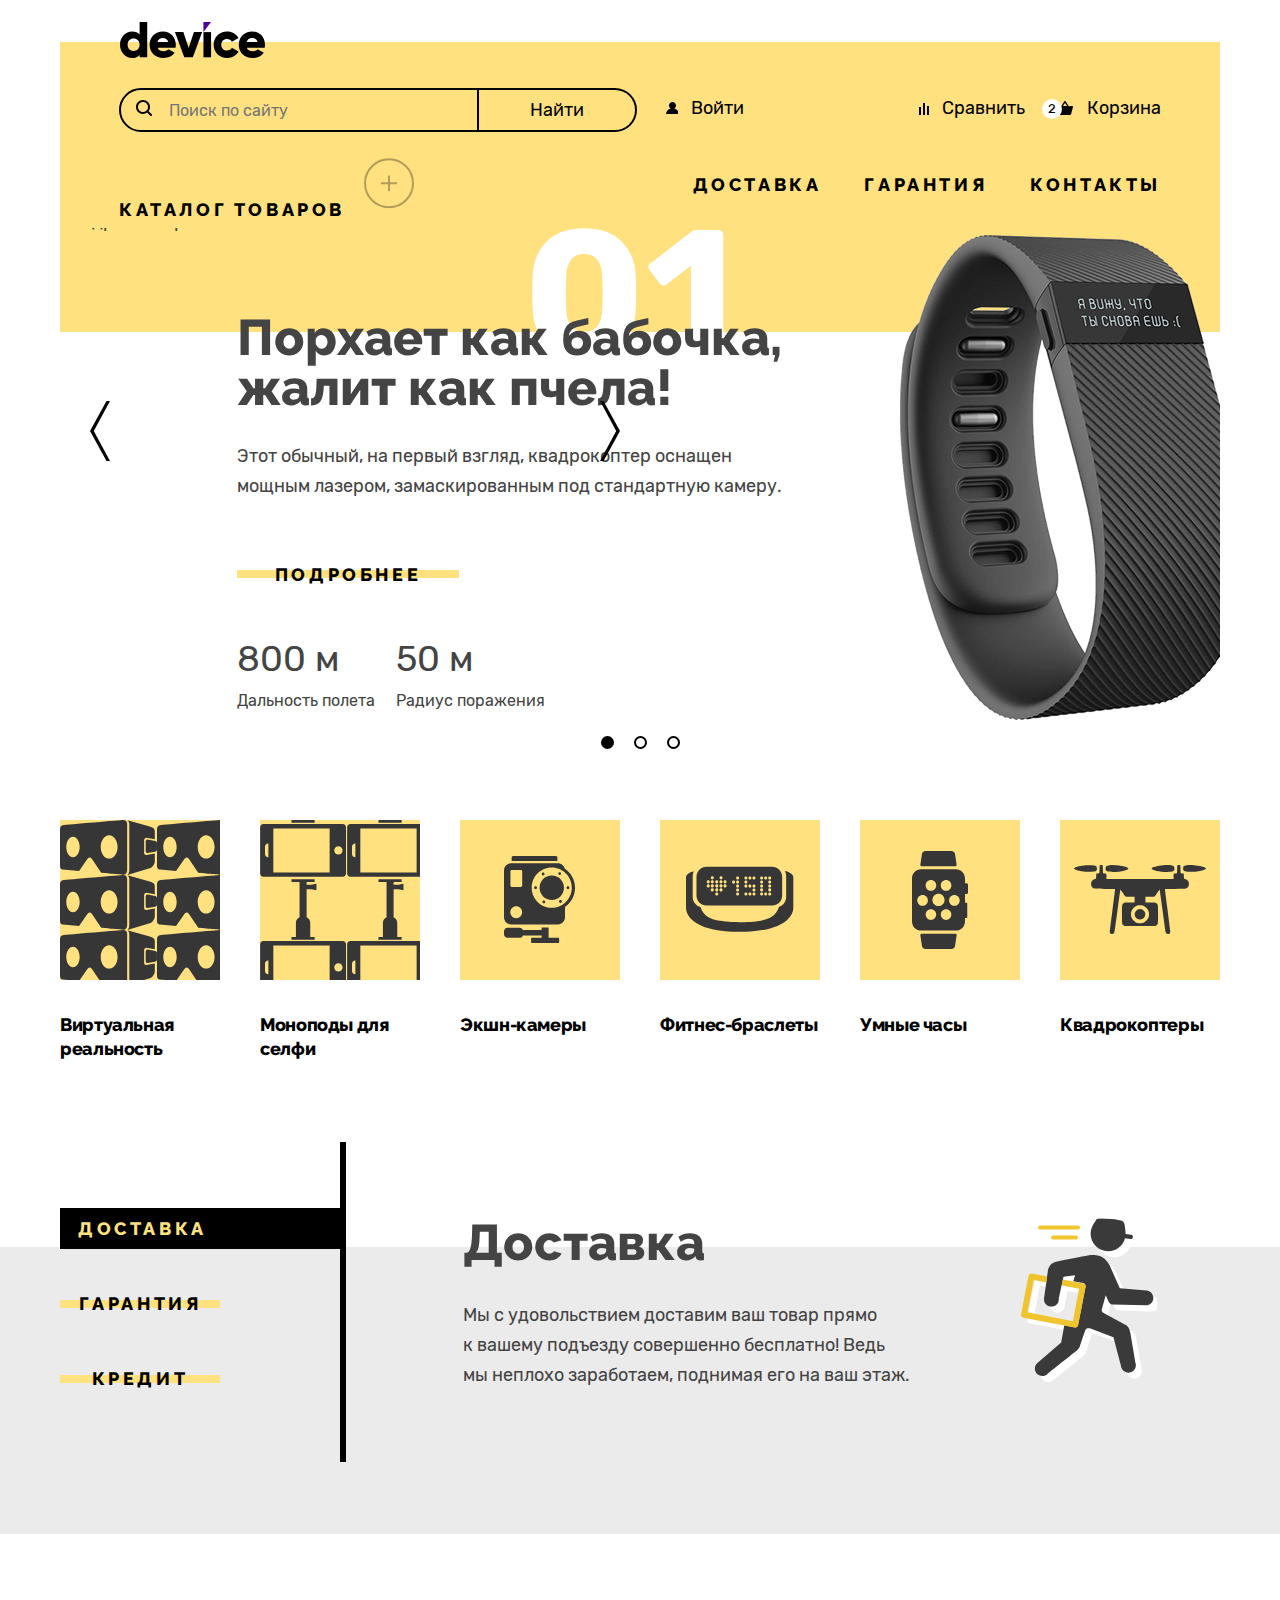
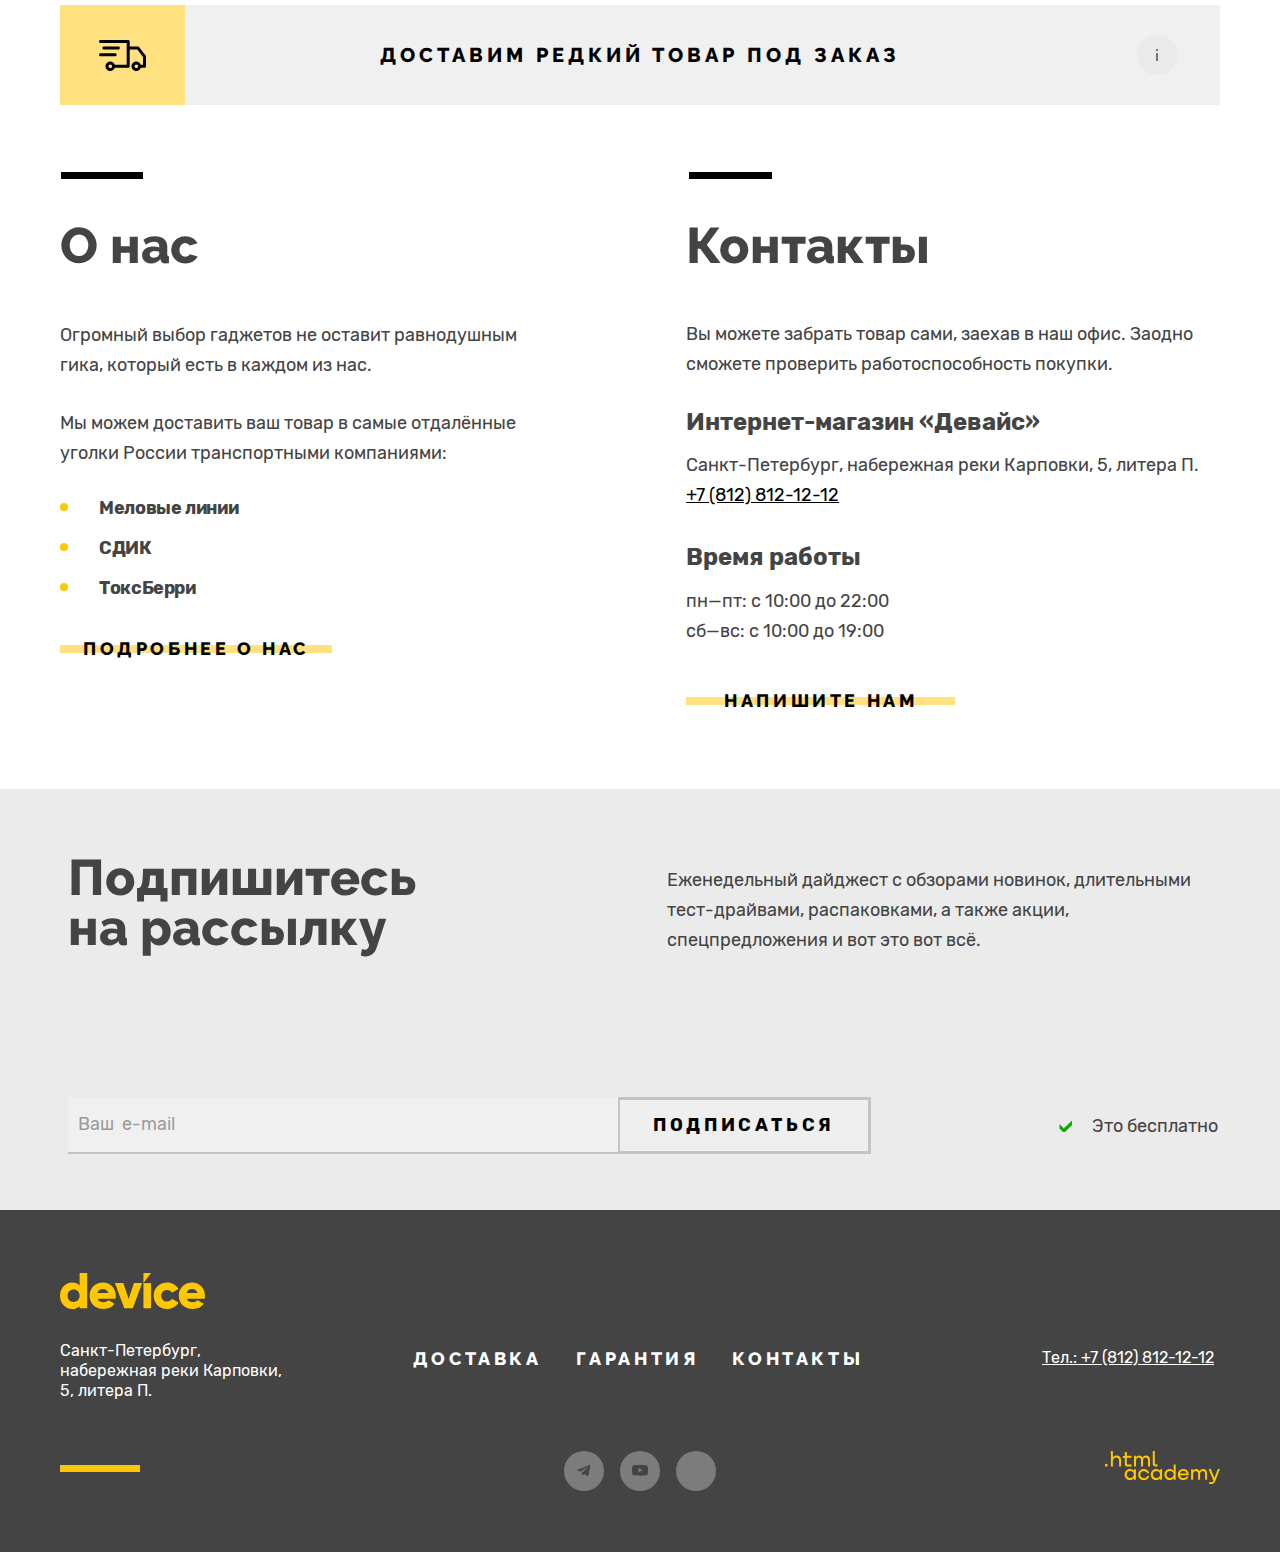
==== commit f3dee5ff: "Device ready to check" ====
--- a/index.html
+++ b/index.html
@@ -34,55 +34,82 @@
                 <a href="#" class="user-menu-link user-cart-link">Корзина
                   <span class="cart-counter">2</span>
                 </a>
+                <section class="popover">
+                  <div class="popover-wrapper">
+                    <h2 class="visually-hidden">Поповер корзины</h2>
+                    <ul class="cart-purchases">
+                      <li class="cart-item">
+                        <a class="popover-item-link" href="#">
+                          <img class="popover-image" src="./images/photos/popover-amateur-stick.jpg"
+                            alt="Любительская селфи-палка" width="39" height="43">
+                          <p class="cart-item-name">Любительская селфи-палка</p>
+                        </a>
+                        <button class="cart-item-remove" type="button" aria-label="Удалить товар"></button>
+                      </li>
+                      <li class="cart-item">
+                        <a class="popover-item-link" href="#">
+                          <img class="popover-image" src="./images/photos/popover-pro-stick.jpg"
+                            alt="Профессиональная селфи-палка." width="39" height="43">
+                          <p class="cart-item-name">Профессиональная селфи-палка</p>
+                        </a>
+                        <button class="cart-item-remove" type="button" aria-label="Удалить товар"></button>
+                      </li>
+                    </ul>
+                    <div class="total-cost">
+                      <p class="purchases-total">Товаров:
+                        <span class="purchases-number">2</span>
+                      </p>
+                      <p class="total-sum">Сумма:
+                        <span class="total-sum-number">2000р</span>
+                      </p>
+                    </div>
+                    <a href="#" class="open-cart">Открыть корзину</a>
+                  </div>
+                </section>
+
               </li>
             </ul>
-
-
-            <section class="popover">
-              <h2 class="visually-hidden">Поповер корзины</h2>
-              <ul class="cart-purchases">
-                <li class="cart-item">
-                  <a class="cart-item-link" href="#">
-                    <img src="./images/sorting-catalog/selfie-stick-amateur.png" alt="Любительская селфи-палка"
-                      width="39" height="43">
-                    <p class="cart-item-name">Любительская селфи-палка</p>
-                  </a>
-                  <button class="cart-item-remove" type="button" aria-label="Удалить товар"></button>
-                </li>
-                <li class="cart-item">
-                  <a href="#">
-                    <img src="./images/sorting-catalog/selfie-stick-pro.png" alt="Профессиональная селфи-палка"
-                      width="39" height="43">
-                    <p class="cart-item-name">Профессиональная селфи-палка</p>
-                  </a>
-                  <button class="cart-item-remove" type="button" aria-label="Удалить товар"></button>
-                </li>
-              </ul>
-              <div class="total-cost">
-                <span class="purchases">Товаров:</span>
-                <span class="purchases-number">2</span>
-              </div>
-              <div>
-                <span class="total-sum">Сумма:</span>
-                <span class="total-sum-number">2000р</span>
-              </div>
-              <button href="#" class="open-cart">Открыть корзину</button>
-            </section>
-
             <div class="main-menu-container">
               <div class="catalog-service-wrapper">
                 <div class="catalog-container">
-                  <a href="catalog.html" class="catalog-link buttons-links-font">
+                  <a href="#" class="catalog-link buttons-links-font">
                     Каталог товаров
                     <button class="catalog-link-button">
                       <span class="visually-hidden">Кнопка открытия каталога товаров</span>
                     </button>
                   </a>
-                </div>
-                <div>
+                  <div class="catalog-list-wrapper navigation-font">
+                    <ul class="catalog-list">
+                      <li class="catalog-item">
+                        <a href="catalog.html" class="catalog-link">Виртуальная реальность</a>
+                      </li>
+                      <li class="catalog-item">
+                        <a href="catalog.html" class="catalog-link">Моноподы для селфи</a>
+                      </li>
+
+                      <li class="catalog-item">
+                        <a href="catalog.html" class="catalog-link">Экшн-камеры</a>
+                      </li>
+                    </ul>
+                    <ul class="catalog-list">
+                      <li class="catalog-item">
+                        <a href="catalog.html" class="catalog-link">Фитнес-браслеты</a>
+                      </li>
+                      <li class="catalog-item">
+                        <a href="catalog.html" class="catalog-link">Умные часы</a>
+                      </li>
+                    </ul>
+                    <ul class="catalog-list">
+                      <li class="catalog-item">
+                        <a href="catalog.html" class="catalog-link">Квадрокоптеры</a>
+                      </li>
+                    </ul>
+                  </div>
+                </div>
+                <div class="catalog-service-menu">
                   <ul class="main-menu-list">
                     <li class="main-menu-item">
-                      <a href="#" class="main-menu-link buttons-links-font">Доставка</a>
+                      <a href="#" class="main-menu-link main-menu-link-active buttons-links-font">Доставка</a>
                     </li>
                     <li class="main-menu-item">
                       <a href="#" class="main-menu-link buttons-links-font">Гарантия</a>
@@ -90,42 +117,9 @@
                     <li class="main-menu-item">
                       <a href="#" class="main-menu-link buttons-links-font">Контакты</a>
                     </li>
+
                   </ul>
                 </div>
-              </div>
-              <div class="catalog-list-wrapper visually-hidden navigation-font">
-
-                <ul class="catalog-list">
-                  <li class="catalog-item">
-                    <a href="catalog.html" class="catalog-link">Виртуальная реальность</a>
-                  </li>
-
-                  <li class="catalog-item">
-                    <a href="catalog.html" class="catalog-link">Моноподы для селфи</a>
-                  </li>
-
-                  <li class="catalog-item">
-                    <a href="catalog.html" class="catalog-link">Экшн-камеры</a>
-                  </li>
-                </ul>
-
-
-                <ul class="catalog-list">
-                  <li class="catalog-item">
-                    <a href="catalog.html" class="catalog-link">Фитнес-браслеты</a>
-                  </li>
-
-                  <li class="catalog-item">
-                    <a href="catalog.html" class="catalog-link">Умные часы</a>
-                  </li>
-                </ul>
-
-
-                <ul class="catalog-list">
-                  <li class="catalog-item">
-                    <a href="catalog.html" class="catalog-link">Квадрокоптеры</a>
-                  </li>
-                </ul>
               </div>
             </div>
           </nav>
@@ -140,11 +134,11 @@
           <h2 class="visually-hidden">Пример товара крупным планом</h2>
           <div class="slider">
             <div class="slider-frame">
-              <ul class="slider-list">
-                <li class="slider-screen-active">
+              <ul class="slider-list" style="transform: translateX(0)">
+                <li class="slider-screen slider-screen-active">
                   <div class="slider-screen-wrapper">
                     <div class="slider-image-container">
-                      <img src="./images/photos/Quadrocopter.png" width="560" height="560" alt="Квадрокоптер"
+                      <img src="images/photos/quadrocopter.png" width="560" height="560" alt="Квадрокоптер"
                         class="slider-image">
                     </div>
                     <div class="slider-text-container">
@@ -152,7 +146,9 @@
                       <p class="slider-description">Этот обычный, на первый взгляд, квадрокоптер оснащен мощным лазером,
                         замаскированным под стандартную камеру.
                       </p>
-                      <a href="#" class="slider-link buttons-links-font">Подробнее</a>
+                      <a href="#" class="yellow-crossing-btn buttons-links-font">
+                        <span class="yellow-crossing-btn-caption">Подробнее</span>
+                      </a>
                       <ul class="details">
                         <li class="details-item">
                           <p class="details-text numbers-font">800 м</p>
@@ -167,63 +163,70 @@
                   </div>
                 </li>
                 <li class="slider-screen">
-                  <div class="slider-image-container">
-                    <img src="#" alt="Часы" class="slider-image">
+                  <div class="slider-screen-wrapper">
+                    <div class="slider-image-container">
+                      <img src="images/photos/smartwatch.png" width="560" height="560" alt="Часы" class="slider-image">
+                    </div>
+                    <div class="slider-text-container">
+                      <h3 class="titles-font slider-text-title">Худеем правильно</h3>
+                      <p class="slider-description">Мотивирующие фитнес-браслеты помогут найти в себе силы
+                        не пропускать занятия и соблюдать диету.</p>
+                      <a href="#" class="slider-link buttons-links-font">Подробнее</a>
+                      <ul class="details">
+                        <li class="details-item">
+                          <p class="details-text numbers-font">48 часов</p>
+                          <h4 class="details-name details-name-font">Без подзарядки</h4>
+                        </li>
+                      </ul>
+                    </div>
                   </div>
-                  <div class="slider-text-container">
-                    <h3 class="slider-title">Худеем правильно</h3>
-                    <p class="slider-description">Мотивирующие фитнес-браслеты помогут найти в себе силы
-                      не пропускать занятия и соблюдать диету.</p>
-                    <a href="#" class="slider-link">Подробнее</a>
-                    <ul class="details">
-                      <li class="details-item">
-                        <p class="details-text">48 часов</p>
-                        <h4 class="details-name">Без подзарядки</h4>
-                      </li>
-                    </ul>
+                </li>
+                <li class="slider-screen">
+                  <div class="slider-screen-wrapper">
+                    <div class="slider-image-container">
+                      <img src="images/photos/selfie-stick.png" width="560" height="560" alt="Палка для селфи"
+                        class="slider-image">
+                    </div>
+                    <div class="slider-text-container">
+                      <h3 class="slider-text-title titles-font">Делай селфи,как Бен Стиллер!
+                      </h3>
+                      <p class="slider-description">Самая длинная палка для селфи доступна в нашем магазине.
+                        Восемь (Восемь, Карл!) метров длиной и весом всего 5 кг.</p>
+                      <a href="#" class="slider-link buttons-links-font">Подробнее</a>
+                      <ul class="details">
+                        <li class="details-item">
+                          <p class="details-text numbers-font">8,5 м</p>
+                          <h4 class="details-name details-name-font">Длина палки</h4>
+                        </li>
+                        <li class="details-item">
+                          <p class="details-text numbers-font">5кг</p>
+                          <h4 class="details-name details-name-font">Вес палки</h4>
+                        </li>
+                        <li class="details-item">
+                          <p class="details-text numbers-font">Карбон</p>
+                          <h4 class="details-name details-name-font">Материал</h4>
+                        </li>
+                      </ul>
+                    </div>
                   </div>
                 </li>
-                <li class="slider-screen">
-                  <div class="slider-image-container">
-                    <img src="#" alt="Палка для селфи" class="slider-image">
-                  </div>
-                  <div class="slider-text-container">
-                    <h3 class="slider-title">Делай селфи,как Бен Стиллер!
-                    </h3>
-                    <p class="slider-description">Самая длинная палка для селфи доступна в нашем магазине.
-                      Восемь (Восемь, Карл!) метров длиной и весом всего 5 кг.</p>
-                    <a href="#" class="slider-link">Подробнее</a>
-                    <ul class="details">
-                      <li class="details-item">
-                        <h4 class="details-name">8,5 м</h4>
-                        <p class="details-text">Длина палки</p>
-                      </li>
-                      <li class="details-item">
-                        <h4 class="details-name">5кг</h4>
-                        <p class="details-text">Вес палки</p>
-                      </li>
-                      <li class="details-item">
-                        <h4 class="details-name">Карбон</h4>
-                        <p class="details-text">Материал</p>
-                      </li>
-                    </ul>
-                  </div>
-                </li>
               </ul>
+              <button type="button" class="slider-button slider-previous"></button>
+              <button type="button" class="slider-button slider-next"></button>
             </div>
             <ul class="slider-bullets">
               <li class="bullet-item">
-                <button class="bullet bullet-active">
+                <button type="button" class="bullet bullet-active">
                   <span class="visually-hidden">Показать первый экран слайдера.</span>
                 </button>
               </li>
               <li class="bullet-item">
-                <button class="bullet">
+                <button type="button" class="bullet">
                   <span class="visually-hidden">Показать второй экран слайдера.</span>
                 </button>
               </li>
               <li class="bullet-item">
-                <button class="bullet">
+                <button type="button" class="bullet">
                   <span class="visually-hidden">Показать третий экран слайдера</span>
                 </button>
               </li>
@@ -276,70 +279,102 @@
             </li>
           </ul>
         </section>
-
-
         <section class="services">
           <div class="services-content">
             <ul class="services-list buttons-links-font">
-              <li class="services-list-item services-list-item-active">
-                <a class="services-link-active">Доставка</a>
-              </li>
               <li class="services-list-item">
-                <a>Гарантия</a>
+                <a class="services-link services-link-active" href="#">Доставка</a>
               </li>
               <li class="services-list-item">
-                <a>Кредит</a>
-              </li>
-
+                <a class="services-link" href="#">Гарантия</a>
+              </li>
+              <li class="services-list-item">
+                <a class="services-link" href="#">Кредит</a>
+              </li>
             </ul>
             <ul class="service-screen">
               <li class="service-screen-item service-screen-item-active">
-                <h4 class="service-screen-item-title titles-font">Доставка</h4>
-                <p>Мы с удовольствием доставим ваш товар прямо к вашему<br>
-                  подъезду совершенно бесплатно! Ведь мы неплохо<br>
-                  заработаем, поднимая его на ваш этаж.</p>
+                <h4 class="service-screen-item-title titles-font service-delivery">Доставка</h4>
+                <p>Мы с удовольствием доставим ваш товар прямо<br>
+                  к вашему подъезду совершенно бесплатно! Ведь<br>
+                  мы неплохо заработаем, поднимая его на ваш этаж.</p>
               </li>
               <li class="service-screen-item">
-                <h4>Гарантия</h4>
-                <p>Если из-за возгорания купленного у нас товара у вас
-                  сгорит дом — не переживайте, мы выдадим вам новый.
+                <h4 class="service-screen-item-title titles-font service-guarantee">Гарантия</h4>
+                <p>Если из-за возгорания купленного у нас товара у вас<br>
+                  сгорит дом — не переживайте, мы выдадим вам новый.<br>
                   Товар, не дом, конечно же.</p>
               </li>
-              <li class="service-screen-item-title titles-font">
-                <h4>Кредит</h4>
-                <p>Залезть в долговую яму стало проще! Кредитные консультанты подберут для вас наиболее выгодные условия
-                  кредита.
-                  Выгодные для банка, разумеется.</p>
+              <li class="service-screen-item">
+                <h4 class="service-screen-item-title titles-font service-credit">Кредит</h4>
+                <p>Залезть в долговую яму стало проще! Кредитные<br>
+                  консультанты подберут для вас наиболее выгодные<br>
+                  условия кредита. Выгодные для банка, разумеется.</p>
               </li>
             </ul>
           </div>
         </section>
-
-
-
-        <section class="rare-goods">
-          <h2 class="rare-goods-font rare-goods-content">Доставим редкий товар под заказ</h2>
-          <a class="rare-goods-button"></a>
-        </section>
-
-
-        <section class="rare-goods-modal">
-          <h4>Доставим редкий товар под заказ</h4>
-          <button>Закрыть</button>
-          <form action="#" method="post">
-            <label for="Ваше имя">Ваше имя</label>
-            <input id="Ваше имя" type="text" placeholder="Введите имя" required>
-            <label for="Ваш e-mail">Ваш e-mail</label>
-            <input id="Ваш e-mail" type="email" placeholder="Введите e-mail" required>
-            <input id="Что нужно привезти" type="text" placeholder="В свободной форме">
-            <label for="Что нужно привезти">Что нужно привезти</label>
-            <span>Количество</span><button>i</button>
-            <button>Минус</button>
-            <button>1</button>
-            <button>Плюс</button>
-            <button type="submit">Отправить</button>
-          </form>
-        </section>
+        <a class="rare-goods">
+          <h2 class=" rare-goods-content visually-hidden"></h2>
+          <span class="rare-goods-button rare-goods-font">
+            <span>Доставим редкий товар под заказ</span>
+          </span>
+        </a>
+        <!--Modal window-->
+        <div class="modal-container modal-container-close">
+          <div class="modal modal-search-form">
+            <section class="modal-content">
+              <div class="modal-title-wrapper">
+                <h2 class="modal-title">Доставка под заказ</h2>
+                <button class="modal-button" type="button">
+                  <span class="visually-hidden">Закрыть модальное окно</span>
+                </button>
+              </div>
+              <form class="modal-form" action="https://echo.htmlacademy.ru/" method="post">
+                <div class="modal-name">
+                  <label for="input-name" class="modal-input-label modal-person-label">Ваше имя:</label>
+                  <input type="text" class="name-input" id="input-name" placeholder="Введите имя" reqiured>
+                  <span class="input-error-row"></span>
+                </div>
+                <div class="modal-email">
+                  <label for="email-input" class="modal-input-label modal-envelope-label">Ваш e-mail:</label>
+                  <input type="email" class="name-input input-error" id="email-input" placeholder="Введите Ваш e-mail"
+                    required>
+                  <span class="input-error-address">Забавный у вас адрес</span>
+                </div>
+                <div class="must-deliver-wrapper">
+                  <label class="must-deliver-label" for="must-deliver-input">Что нужно привезти:</label>
+                  <input class="must-deliver-input" id="must-deliver-input" placeholder="В свободной форме" required>
+                </div>
+                <div class="modal-buttons-wrapper">
+                  <label class="quantity-label" for="quantity-input">Количество:</label>
+                  <button class="tooltip" type="button">
+                    <p class="tooltip-text">Постараемся найти, сколько нужно. Привезём сколько получится по требованиям
+                      к провозу багажа.</p>
+                  </button>
+                  <div class="modal-buttons">
+                    <button class="minus-button" type="button">
+                      <span class="visually-hidden">Уменьшить количество</span>
+                    </button>
+                    <input class="quantity-input" id="quantity-input" type="number" value="1" required>
+                    <button class="plus-button" type="button">
+                      <span class="visually-hidden">Увеличить количество</span>
+                    </button>
+                  </div>
+                </div>
+                <div class="send-button-wrapper">
+                  <button class="modal-form-button" type="submit">отправить</button>
+                </div>
+              </form>
+
+            </section>
+
+          </div>
+        </div>
+
+
+
+
 
         <div class="about-company-wrapper">
           <section class="about-company">
@@ -349,13 +384,25 @@
             <p class="company-info-text">Мы можем доставить ваш товар в самые отдалённые уголки России транспортными
               компаниями:</p>
             <ul class="delivery-companies-list delivery-companies-font">
-              <li class="delivery-companies-item">Меловые линии</li>
-              <li class="delivery-companies-item">СДИК</li>
-              <li class="delivery-companies-item">ТоксБерри</li>
+              <li class="delivery-companies-item">
+                <span class="delivery-companies-item-caption">
+                  Меловые линии</span>
+              </li>
+              <li class="delivery-companies-item">
+                <span class="delivery-companies-item-caption">
+                  СДИК
+                </span>
+              </li>
+              <li class="delivery-companies-item">
+                <span class="delivery-companies-item-caption">
+                  ТоксБерри
+                </span>
+              </li>
             </ul>
-            <a class="company-info-details buttons-links-font" href="#">Подробнее о нас</a>
+            <a class="company-info-details yellow-crossing-btn buttons-links-font" href="#">
+              <span class="yellow-crossing-btn-caption">Подробнее о нас</span>
+            </a>
           </section>
-
           <section class="company-contacts">
             <h2 class="company-contacts-heading titles-font">Контакты</h2>
             <p class="company-info-text">Вы можете забрать товар сами, заехав в наш офис.
@@ -370,10 +417,13 @@
               <li class="schedule-item">пн—пт: с 10:00 до 22:00 </li>
               <li class="schedule-item">сб—вс: с 10:00 до 19:00</li>
             </ul>
-            <a class="contact-us-button buttons-links-font" href="#">Напишите нам</a>
+            <a class="contact-us-button yellow-crossing-btn buttons-links-font" href="#">
+              <span class="yellow-crossing-btn-caption">
+                Напишите нам
+              </span>
+            </a>
           </section>
         </div>
-
         <section class="subscription">
           <div class="subscription-wrapper">
             <div class="subscription-text-container">
@@ -391,8 +441,6 @@
           </div>
         </section>
       </main>
-
-
       <footer class="footer">
         <div class="footer-wrapper">
           <a>
@@ -489,6 +537,7 @@
         </div>
       </footer>
     </div>
+    <script src="script.js"></script>
   </body>
 
 </html>
--- a/styles/styles.css
+++ b/styles/styles.css
@@ -80,7 +80,11 @@
   line-height: 24px;
   letter-spacing: 0.2em;
   text-transform: uppercase;
-
+}
+
+.rare-goods-button {
+  color: black;
+  text-decoration: none;
 }
 
 .company-info-font {
@@ -95,7 +99,7 @@
   font-weight: 700;
   font-size: 18px;
   line-height: 20px;
-  letter-spacing: -2%;
+  letter-spacing: -0.02em;
 }
 
 .address-form-details-font {
@@ -157,7 +161,7 @@
 
 .header {
   position: relative;
-  z-index: 1;
+  z-index: 20;
 }
 
 .header-wrapper {
@@ -176,7 +180,7 @@
   position: absolute;
   top: 0;
   left: 0;
-  z-index: 0;
+  z-index: 1;
 }
 
 .nav-logo {
@@ -195,7 +199,7 @@
 }
 
 .navigation-form-container {
-  margin-top: -11px;
+  margin-top: -12px;
 }
 
 .user-menu-link,
@@ -304,27 +308,22 @@
   left: 0;
   padding: 1px 59px;
   top: 196px;
-}
-
-.catalog-list-wrapper::after {
-  content: "";
-  position: absolute;
-  background-image: url("../images/icons/01.svg");
-  width: 192px;
-  height: 130px;
-  right: 62px;
+  cursor: default;
+}
+
+.slider-text-title {
+  position: relative;
+  z-index: 20;
 }
 
 .catalog-link-button {
   position: relative;
   width: 50px;
-  height: 50px;
-  border: 1px solid #000000;
-  border-radius: 50%;
+  height: 51px;
+  border: none;
   padding: 0;
   margin: -6px;
   cursor: pointer;
-  opacity: 0.3;
   background-color: #FFE17F;
   transform: translateX(17px)translateY(-8px);
 }
@@ -335,12 +334,21 @@
   top: 50%;
   transform: translate(-50%, -50%);
   content: "";
-  background-image: url("../images/icons/plus.svg");
-  width: 16px;
-  height: 16px;
-  display: block;
-  margin: 0;
-  padding: 0;
+  background-image: url("../images/icons/circle-plus.svg");
+  width: 100%;
+  height: 100%;
+  display: block;
+  margin: 0;
+  padding: 0;
+  opacity: 0.3;
+}
+
+.catalog-list-wrapper {
+  display: none;
+}
+
+.catalog-link:hover .catalog-list-wrapper {
+  display: block;
 }
 
 .catalog-item {
@@ -356,13 +364,32 @@
   display: flex;
   margin-top: 38px;
   padding: 0;
-  gap: 43px;
+  column-gap: 43px;
   list-style-type: none;
+  max-width: 490px;
+  flex-wrap: wrap;
 }
 
 .catalog-container {
+  margin-top: 39px;
+  padding-right: 24px;
+  cursor: pointer;
+}
+
+.catalog-service-menu {
+  display: flex;
+  justify-content: flex-end;
   flex: 1;
-  margin-top: 39px;
+}
+
+.catalog-container:hover .catalog-link-button::before {
+  color: black;
+  opacity: 1;
+  background-image: url("../images/icons/circle-minus.svg");
+}
+
+.catalog-container:hover .catalog-list-wrapper {
+  display: flex;
 }
 
 .user-login {
@@ -373,6 +400,7 @@
 .form-search {
   box-sizing: border-box;
   display: flex;
+  margin-top:3px;
 }
 
 .form-search input {
@@ -439,14 +467,27 @@
 }
 
 .slider-image-container {
-  margin-top: -25px;
+  position: relative;
+  margin-top: -38px;
 }
 
 .slider-text-container {
+  position: relative;
   width: 560px;
-  height: 401px;
+  min-height: 401px;
   margin-left: 39px;
-  margin-top: 18px;
+  margin-top: 9px;
+}
+
+.slider-text-container::before {
+  content: "";
+  position: absolute;
+  background-image: url("../images/icons/01.svg");
+  width: 192px;
+  height: 130px;
+  right: 60px;
+  top: -9px;
+  z-index: -1;
 }
 
 .slider-text-title {
@@ -454,57 +495,83 @@
   margin-bottom: 28px;
 }
 
-.slider-link {
-  position: relative;
-  display: inline-block;
-  text-decoration: none;
-  color: black;
-  transform: translateX(38px)translateY(57px);
-  z-index: 30;
-}
-
-.slider-link::before {
-  content: "";
-  position: absolute;
-  width: 220px;
-  height: 8px;
-  background-color: #FFE17F;
-  z-index: -1;
-  left: -32px;
-  bottom: 6px;
+.slider-button {
+  top: 246px;
+  position: absolute;
+  background: none;
+  border: none;
+  background-repeat: no-repeat;
+  background-position: center;
+  width: 20px;
+  height: 60px;
+  padding: 0;
+  margin: 0;
+  cursor: pointer;
+}
+
+.slider-previous {
+  left: 0;
+  background-image: url('../images/icons/arrow-left.svg');
+  transform: translate(30px, -73px);
+}
+
+.slider-next {
+  left: 540px;
+  background-image: url('../images/icons/arrow-right.svg');
+  transform: translateY(-73px);
 }
 
 .details {
   display: flex;
   padding: 0;
-  margin-top: 77px;
+  margin-top: 50px;
+  flex-wrap: wrap;
 }
 
 .details-item {
   list-style-type: none;
-  margin-left: 21px;
+  margin-right: 21px;
 }
 
 .details-text {
   margin-bottom: 11px;
-}
-
-.details-item:first-child {
+  margin-top: 0;
+}
+
+.details-item:last-child {
   margin-left: 0;
 }
 
 .slider-description {
   margin: 0;
+  margin-bottom: 53px;
 }
 
 .slider-screen-wrapper {
   display: flex;
 }
 
+.slider-screen:nth-child(1) .slider-text-container::before {
+  background-image: url(../images/icons/01.svg);
+}
+
+.slider-screen:nth-child(2) .slider-text-container::before {
+  background-image: url(../images/icons/02.svg);
+  width: 224px;
+}
+
+.slider-screen:nth-child(3) .slider-text-container::before {
+  background-image: url(../images/icons/03.svg);
+  width: 230px;
+}
+
 .slider-list {
+  display: flex;
+  position: relative;
   list-style-type: none;
   margin: 0;
   padding: 0;
+  transition: transform 1s ease;
 }
 
 .slider-bullets {
@@ -513,7 +580,7 @@
   padding: 0;
   justify-content: center;
   list-style-type: none;
-  margin-top: -37px;
+  margin-top: -33px;
   margin-bottom: 61px;
 
 }
@@ -539,6 +606,191 @@
   background-color: #000000;
 }
 
+.cart-purchases {
+  list-style-type: none;
+  margin: 0;
+  padding: 0;
+}
+
+.purchases-total,
+.total-sum {
+  margin: 0;
+  padding: 0;
+  font-size: 16px;
+  line-height: 20px;
+  color: #ffffff;
+  font-weight: 400;
+}
+
+.purchases-total {
+  margin-right: auto;
+  width: 120px;
+}
+
+.total-sum {
+  margin-left: auto;
+  width: 150px;
+  text-align: right;
+}
+
+.cart-item {
+  display: flex;
+  justify-content: space-between;
+  margin-bottom: 40px;
+}
+
+.cart-item:last-child {
+  margin-bottom: 32px;
+}
+
+.popover-image {
+  max-width: 100%;
+  height: 100%;
+  display: block;
+}
+
+.cart-item-remove {
+  padding: 0;
+  margin: 0;
+  border: none;
+  width: 10px;
+  height: 10px;
+  background-color: transparent;
+  position: relative;
+  background-image: url("../images/icons/popover-button-remove.svg");
+  background-repeat: no-repeat;
+  background-position: center center;
+}
+
+.cart-item-remove:hover {
+  opacity: 0.6;
+}
+
+.cart-item-remove:focus {
+  outline: 2px solid #af4fff;
+  outline-offset: 4px;
+}
+
+.cart-item-remove:active {
+  opacity: 0.3;
+  outline: none;
+}
+
+.popover-item-link {
+  display: flex;
+  flex-wrap: wrap;
+  column-gap: 23px;
+  text-decoration: none;
+  color: #ffffff;
+  font-size: 16px;
+  line-height: 20px;
+}
+
+.popover-item-link:hover {
+  opacity: 0.6;
+}
+
+.popover-item-link:focus {
+  outline: 2px solid #af4fff;
+  outline-offset: 2px;
+}
+
+.popover-item-link:active {
+  opacity: 0.3;
+  outline: none;
+}
+
+.cart-item-name {
+  font-size: 16px;
+  line-height: 20px;
+  width: 172px;
+  margin: 0;
+  padding: 0;
+  font-weight: 400;
+  text-decoration: none;
+  color: #FFFFFF;
+}
+
+.total-cost {
+  display: flex;
+  flex-wrap: wrap;
+  margin-bottom: 32px;
+}
+
+.open-cart {
+  display: block;
+  padding: 14px 21px 14px 25px;
+  text-decoration: none;
+  color: #000000;
+  background-color: #ffffff;
+  font-family: "Raleway", sans-serif;
+  font-size: 18px;
+  line-height: 21px;
+  text-transform: uppercase;
+  letter-spacing: 0.2em;
+  margin-bottom: 5px;
+}
+
+.open-cart:hover {
+  background-color: #ffe17f;
+}
+
+.open-cart:focus {
+  outline: 2px solid #af4fff;
+  outline-offset: 2px;
+}
+
+.open-cart:active {
+  background-color: #ffe17f;
+  color: rgba(0, 0, 0, 0.3);
+  outline: none;
+}
+
+.user-cart {
+  position: relative;
+}
+
+.popover {
+  position: absolute;
+  right: -75px;
+  top: 100%;
+  z-index: 5;
+  display: none;
+  padding-top: 8px;
+}
+
+.popover-wrapper {
+  width: 320px;
+  padding: 20px 20px 15px 20px;
+  font-size: 16px;
+  line-height: 20px;
+  color: #ffffff;
+  font-weight: 400;
+  background-color: #000000;
+  min-height: 300px;
+  position: relative;
+}
+
+.popover-wrapper::before {
+  content: "";
+  display: block;
+  width: 14px;
+  height: 6px;
+  background-image: url("../images/popover-triangle.svg");
+  background-repeat: no-repeat;
+  background-position: center center;
+  position: absolute;
+  top: -8px;
+  right: 59px;
+  padding: 0 100px 10px 100px;
+}
+
+.user-cart:hover .popover,
+.user-cart:focus-within .popover,
+.user-cart:active .popover {
+  display: block;
+}
+
 /*Gadgets*/
 
 .gadgets-list {
@@ -546,8 +798,10 @@
   margin: 0;
   width: 100%;
   list-style-type: none;
-  display: flex;
-  justify-content: space-between;
+  display: grid;
+  grid-template-columns: 160px 160px 160px 160px 160px 160px;
+  column-gap: 40px;
+  flex-wrap: wrap;
 }
 
 .gadgets {
@@ -561,6 +815,7 @@
 }
 
 .gadget-details {
+  display: block;
   text-decoration: none;
 }
 
@@ -569,6 +824,18 @@
   background-color: #FFE17F;
 }
 
+.gadget-details:hover .gadget-details-image {
+  background-color: #FFC700;
+}
+
+.gadget-details:active {
+  opacity: 0.3;
+}
+
+.gadget-details:focus {
+  outline: 2px solid #AF4FFF;
+}
+
 .gadget-vr {
   background-image: url('../images/index-catalog-images/vr-glasses.svg');
 }
@@ -582,24 +849,25 @@
 }
 
 .gadget-bracelet {
-  background-image: url("../images/index-catalog-images/fitness-watches.png");
+  background-image: url("../images/index-catalog-images/fitness-watches.svg");
 }
 
 .gadget-watch {
-  background-image: url("../images/index-catalog-images/smartwatches.png");
+  background-image: url("../images/index-catalog-images/smartwatches.svg");
 }
 
 .gadget-quadrocopter {
-  background-image: url("..//images/index-catalog-images/quadrocopter.png");
+  background-image: url("..//images/index-catalog-images/quadrocopter.svg");
 }
 
 .gadgets-description {
   margin: 0;
-  margin-top: 32px;
+  margin-top: 33px;
   font-size: 18px;
   line-height: 24px;
   font-weight: 800;
   color: black;
+  letter-spacing: -0.02em;
 }
 
 /*Services*/
@@ -615,10 +883,10 @@
   width: 1160px;
   margin: 0 auto;
   position: relative;
-  z-index:1;
-}
-
-.service-screen::before {
+  z-index: 1;
+}
+
+.service-delivery::before {
   content: "";
   position: absolute;
   background-image: url("../images/icons/delivery.svg");
@@ -630,7 +898,15 @@
 }
 
 .service-screen-item-title {
-  margin-top: 43px;
+  margin-top: 46px;
+}
+
+.service-screen-item {
+  display: none;
+}
+
+.service-screen-item-active {
+  display: block;
 }
 
 .services-list {
@@ -639,14 +915,14 @@
   flex-direction: column;
   align-items: flex-start;
   list-style-type: none;
-  justify-content: center;
   width: 287px;
-  padding: 24px 64px 0 16px;
+  padding: 36px 0 0 0;
   margin-bottom: -2px;
+  margin-right: 79px;
 }
 
 .service-screen .titles-font {
- margin-bottom: 34px;
+  margin-bottom: 32px;
 }
 
 .service-screen {
@@ -657,13 +933,16 @@
   list-style-type: none;
   align-items: flex-start;
   padding: 0 208px 0 37px;
-  z-index:5;
+  z-index: 5;
 }
 
 .services-list-item {
-  margin-bottom: 53px;
+  display: flex;
+  align-items: center;
+  margin-bottom: 34px;
   position: relative;
   z-index: 3;
+  height: 41px;
 }
 
 .services-list-item:last-child {
@@ -678,31 +957,56 @@
   background-color: #FFFFFF;
 }
 
-.services-list-item:not(:first-child)::before {
-  content: "";
-  position: absolute;
+.services-link {
+  display: flex;
+  justify-content: center;
+  align-items: center;
   width: 160px;
-  height: 10px;
+  cursor: pointer;
+  text-decoration: none;
+  color: black;
+  height: 100%;
+}
+
+.services-link:not(.services-link-active)::before {
+  content: "";
+  position: absolute;
+  width: 160px;
+  height: 8px;
   background-color: #FFE17F;
-  left: -16px;
-  bottom: 3px;
-  z-index:-1;
-
-}
-
-.services-list-item-active {
-  position: relative;
-}
-
-.services-list-item-active::before {
-  content: "";
-  position: absolute;
-  width: 281px;
-  height: 41px;
+  z-index: -1;
+  top: 50%;
+  transform: translateY(-50%);
+  transition: height 0.2s ease;
+}
+
+.services-link:hover::before {
+  height: 100%;
+}
+
+.services-link-active {
+  position: relative;
+  color: #FFE17F;
+  display: flex;
+  justify-content: flex-start;
+  align-items: center;
+  width: 262px;
   background-color: #000000;
-  left: -16px;
-  bottom: -8px;
-  z-index:-1;
+  z-index: -1;
+  padding-left: 18px;
+  height: 100%;
+  transition-property: padding, width;
+  transition-duration: 0.2s;
+  transition-timing-function: ease;
+}
+
+.services-link-active:hover {
+  padding-left: 65px;
+  width: 215px;
+}
+
+.services-link:focus {
+  outline: 2px solid #AF4FFF;
 }
 
 .services-list::before {
@@ -712,16 +1016,36 @@
   height: 320px;
   left: 280px;
   background-color: #000000;
-  z-index:2;
-}
-
-.services-link-active {
-  color: #FFE17F;
+  z-index: 2;
+  top: -30px;
+}
+
+.service-guarantee::before {
+  content: "";
+  position: absolute;
+  background-image: url(../images/icons/Guarantee.svg);
+  background-repeat: no-repeat;
+  width: 171px;
+  height: 195px;
+  right: 55px;
+  top: 46px;
+}
+
+.service-credit::before {
+  content: "";
+  position: absolute;
+  background-image: url(../images/icons/Credit.svg);
+  background-repeat: no-repeat;
+  width: 156px;
+  height: 188px;
+  right: 44px;
+  top: 25px;
 }
 
 /*Rare-goods*/
 
 .rare-goods {
+  cursor: pointer;
   width: 1160px;
   margin: 0 auto;
   display: flex;
@@ -731,19 +1055,24 @@
   min-height: 100px;
   position: relative;
   background-color: #F0F0F0;
-}
-
-.rare-goods::before {
+  text-decoration: none;
+}
+
+.rare-goods-button::before {
   content: "";
   position: absolute;
   display: block;
   width: 125px;
   height: 100px;
-  background-image: url("../images/icons/lorry.png");
+  background-image: url("../images/icons/lorry.svg");
+  background-repeat: no-repeat;
+  background-position: center;
+  background-color: #FFE17F;
   left: 0;
-}
-
-.rare-goods::after {
+  top:0;
+}
+
+.rare-goods-button::after {
   content: "";
   position: absolute;
   display: block;
@@ -751,7 +1080,492 @@
   height: 40px;
   background-image: url("../images/icons/info-button.svg");
   right: 43px;
-}
+  top:50%;
+  transform: translateY(-50%);
+  opacity: 0.5;
+}
+
+.rare-goods:hover .rare-goods-button::before {
+  background-color: #FFCC33;
+}
+
+.rare-goods:hover .rare-goods-button::after {
+  opacity: 1;
+}
+
+.rare-goods:focus {
+  outline: 2px solid #AF4FFF;
+}
+
+.rare-goods:active {
+  opacity: 0.3;
+}
+
+/*Modal-window*/
+
+.modal-container {
+  position: fixed;
+  background-color: rgba(240, 240, 240, 0.9);
+  top: 0;
+  left: 0;
+  width: 100%;
+  height: 100%;
+  z-index: 20;
+  display: flex;
+  justify-content: center;
+  align-items: flex-start;
+}
+
+.modal {
+  border: 10px solid #000000;
+  padding: 61px 71px;
+  min-width: 920px;
+  background-color: #ffffff;
+}
+
+.modal-title-wrapper {
+  display: flex;
+  align-items: flex-start;
+  margin-bottom: 40px;
+  align-self: stretch;
+  justify-content: space-between;
+}
+
+.modal-title {
+  font-family: "Raleway", sans-serif;
+  font-size: 50px;
+  line-height: 50px;
+  color: #000000;
+  font-weight: 800;
+  margin: 0;
+  padding: 0;
+}
+
+.modal-input-label {
+  font-weight: 700;
+  font-size: 18px;
+  line-height: 20px;
+  color: #000000;
+  margin-bottom: 14px;
+}
+
+.modal-button {
+  margin: 0;
+  padding: 0;
+  min-width: 26px;
+  min-height: 26px;
+  border: none;
+  background-image: url("../images/icons/close-cross.svg");
+  background-repeat: no-repeat;
+  background-position: center center;
+  background-color: transparent;
+  margin-top: 10px;
+  cursor: pointer;
+}
+
+.modal-button:hover {
+  opacity: 0.6;
+}
+
+.modal-button:focus {
+  outline: 2px solid #AF4FFF;
+  outline-offset: 2px;
+}
+
+.modal-button:active {
+  opacity: 0.3;
+  outline: none;
+}
+
+.name-input {
+  margin: 0;
+  padding: 20px 55px 20px 20px;
+  color: #000000;
+}
+
+.modal-envelope-label {
+  position: relative;
+}
+
+.modal-envelope-label::after {
+  content: "";
+  display: block;
+  width: 15px;
+  height: 12px;
+  background-image: url("../images/icons/envelope.svg");
+  position: absolute;
+  bottom: -50px;
+  right: 19px;
+  background-repeat: no-repeat;
+  background-position: center;
+}
+
+.modal-person-label {
+  position: relative;
+}
+
+.modal-person-label::after {
+  content: "";
+  display: block;
+  width: 15px;
+  height: 12px;
+  background-image: url("../images/icons/person.svg");
+  position: absolute;
+  bottom: -50px;
+  right: 19px;
+  background-repeat: no-repeat;
+  background-position: center;
+}
+
+
+
+.must-deliver-input:placeholder-shown,
+.name-input:placeholder-shown {
+  background-color: #F0F0F0;
+  border: none;
+  font-family: inherit;
+  font-size: 16px;
+  line-height: 20px;
+  font-weight: 400;
+  color: rgba(0, 0, 0, 0.3);
+}
+
+.must-deliver-input:not(:placeholder-shown),
+.name-input:not(:placeholder-shown) {
+  font-family: inherit;
+  font-size: 16px;
+  line-height: 20px;
+  font-weight: 400;
+  color: #000000;
+  background-color: #F0F0F0;
+  outline: none;
+  border: none;
+}
+
+.plus-button,
+.minus-button {
+  padding: 0;
+  margin: 0;
+  border: none;
+  width: 60px;
+  min-height: 60px;
+  background-color: #F0F0F0;
+  cursor: pointer;
+  position: relative;
+}
+
+.quantity-input:hover,
+.minus-button:hover,
+.plus-button:hover {
+  background-color: #EBEBEB;
+}
+
+.minus-button:hover.minus-button::before,
+.plus-button:hover.plus-button::before {
+  opacity: 0.6;
+}
+
+.plus-button:focus,
+.minus-button:focus {
+  outline: 2px solid #AF4FFF;
+  background-color: #EBEBEB;
+
+}
+
+.quantity-input:focus {
+  border: none;
+  outline: 2px solid #AF4FFF;
+  background-color: #EBEBEB;
+  outline-offset: -2px;
+
+}
+
+
+.minus-button:active.minus-button::before,
+.plus-button:active.plus-button::before {
+  background-color: #F0F0F0;
+  opacity: 0.3;
+  outline: none;
+}
+
+.minus-button:active,
+.plus-button:active,
+.quantity-input:active {
+  background-color: #F0F0F0;
+  opacity: 0.3;
+  outline: none;
+}
+
+
+.minus-button:focus-visible,
+.plus-button:focus-visible,
+.quantity-input:focus-visible {
+  outline-offset: -2px;
+}
+
+.quantity-input:disabled,
+.minus-button:disabled,
+.plus-button:disabled {
+  opacity: 0.3;
+}
+
+.minus-button:disabled.minus-button::before,
+.plus-button:disabled.plus-button::before {
+  opacity: 0.3;
+}
+
+.plus-button::before {
+  content: "";
+  display: block;
+  width: 16px;
+  height: 16px;
+  background-image: url("../images/icons/modal-plus.svg");
+  background-repeat: no-repeat;
+  background-position: center center;
+  position: absolute;
+  top: calc(50% - 8px);
+  left: calc(50% - 8px);
+}
+
+.minus-button::before {
+  content: "";
+  display: block;
+  width: 16px;
+  height: 16px;
+  background-image: url("../images/icons/modal-minus.svg");
+  background-repeat: no-repeat;
+  background-position: center center;
+  position: absolute;
+  top: calc(50% - 8px);
+  left: calc(50% - 8px);
+}
+
+.modal-input-label {
+  display: block;
+}
+
+.modal-form {
+  display: grid;
+  grid-template-columns: 200px 160px 40px 140px 40px 180px;
+  grid-template-rows: repeat(3, min-content);
+  row-gap: 42px;
+}
+
+.modal-name {
+  grid-column: 1/3;
+  grid-row: 1/2;
+  display: flex;
+  flex-direction: column;
+}
+
+.modal-email {
+  grid-column: 4/7;
+  display: flex;
+  flex-direction: column;
+}
+
+.must-deliver-wrapper {
+  grid-column: 1/5;
+  display: flex;
+  flex-direction: column;
+}
+
+.must-deliver-label {
+  font-size: 18px;
+  line-height: 20px;
+  font-weight: 700;
+  margin-bottom: 14px;
+}
+
+.must-deliver-input {
+  margin: 0;
+  padding: 20px 55px 20px 20px;
+  color: #000000;
+}
+
+.modal-buttons-wrapper {
+  grid-column: 6/7;
+  display: flex;
+  flex-direction: column;
+  position: relative;
+}
+
+.tooltip:hover > .tooltip-text {
+  display: block;
+}
+
+.tooltip:focus {
+  border: none;
+  outline: none;
+}
+
+.tooltip:focus > .tooltip-text {
+  display: block;
+  border: none;
+}
+
+.quantity-label {
+  font-size: 18px;
+  line-height: 20px;
+  font-weight: 700;
+  margin-bottom: 14px;
+  position: relative;
+}
+
+.tooltip {
+  padding: 0;
+  border: none;
+  margin: 0;
+  display: inline-block;
+  width: 26px;
+  height: 26px;
+  background-color: #FFE17F;
+  border-radius: 13px;
+  background-image: url("../images/icons/info.svg");
+  background-repeat: no-repeat;
+  background-position: center center;
+  cursor: pointer;
+  position: absolute;
+  right: 32px;
+  top: -5px;
+}
+
+
+.quantity-input {
+  margin: 0;
+  padding: 0;
+  border: none;
+  width: 60px;
+  appearance: none;
+  text-align: center;
+  background-color: #F0F0F0;
+  font-family: inherit;
+  font-size: 16px;
+  line-height: 20px;
+  color: #000000;
+  font-weight: 400;
+  flex-shrink: 0;
+}
+
+.tooltip-text {
+  display: none;
+  margin: 0;
+  padding: 0;
+  width: 200px;
+  padding: 19px 17px 19px 20px;
+  position: absolute;
+  background-color: #000000;
+  color: #ffffff;
+  z-index: 1;
+}
+
+.modal-buttons {
+  display: flex;
+}
+
+.send-button-wrapper {
+  display: flex;
+  flex-wrap: wrap;
+}
+
+.modal-content {
+  display: flex;
+  flex-direction: column;
+  flex-wrap: wrap;
+  justify-content: center;
+  align-items: center;
+}
+
+.modal-form-button {
+  margin: 0;
+  min-width: 200px;
+  font-size: 18px;
+  line-height: 21px;
+  color: #000000;
+  font-family: "Raleway", sans-serif;
+  font-weight: 800;
+  letter-spacing: 0.2em;
+  text-transform: uppercase;
+  border: none;
+  background-color: transparent;
+  position: relative;
+  z-index: 3;
+  padding: 10px 0;
+}
+
+.modal-form-button::before {
+  content: "";
+  display: block;
+  background-color: #FFE17F;
+  height: 8px;
+  position: absolute;
+  width: 100%;
+  top: calc(50% - 4px);
+  z-index: -1;
+}
+
+.modal-form-button:hover {
+  background-color: #FFE17F;
+}
+
+.modal-form-button:focus {
+  outline: 2px solid #AF4FFF;
+}
+
+.modal-form-button:active {
+  background-color: #FFCC33;
+  outline: none;
+}
+
+.modal-form-button:active.modal-form-button::before {
+  display: none;
+}
+
+.modal-form-button:disabled {
+  opacity: 0.3;
+}
+
+
+.modal-container-close {
+  display: none;
+}
+
+
+.link:hover {
+  background-color: #FFE17F;
+}
+
+.link:focus {
+  outline: 2px solid #AF4FFF;
+}
+
+.link:active {
+  background-color: #FFCC33;
+  outline: none;
+  border: none;
+}
+
+.link:active.service-list-link::before {
+  display: none;
+}
+
+.link-disabled {
+  opacity: 0.3;
+}
+
+.input-error {
+  outline: 2px solid #FF3D3D;
+}
+
+
+.input-error-address {
+  display: inline-block;
+  font-size: 14px;
+  line-height: 20px;
+  color: #FF3D3D;
+}
+
+
 
 /*About-company*/
 
@@ -800,28 +1614,24 @@
   margin-bottom: 31px;
   padding-left: 24px;
   padding: 0;
-  margin-left: 17px;
+  margin-left: 22px;
+}
+
+.delivery-companies-item-caption {
+  padding-left: 17px;
 }
 
 .company-info-details {
-  margin-left: 23px;
-  position: relative;
+  position: relative;
+}
+
+.company-info-details.yellow-crossing-btn {
+  padding: 0 23px;
 }
 
 .delivery-companies-item::marker {
   color: #FFC700;
   font-size: 25px;
-}
-
-.company-info-details::before{
-  content: "";
-  position: absolute;
-  width: 267px;
-  height: 8px;
-  background-color: #FFE17F;
-  z-index: -1;
-  left: -21px;
-  bottom: 6px;
 }
 
 /* Company-contacts*/
@@ -856,7 +1666,6 @@
 }
 
 .contact-us-button {
-  margin-left: 36px;
   position: relative;
 }
 
@@ -887,11 +1696,10 @@
 .subscription {
   background-color: #EBEBEB;
   min-height: 421px;
-  margin-top: 111px;
   display: flex;
   box-sizing: border-box;
   padding: 116px 11px 9px;
-  margin-top: 75px;
+  margin-top: 68px;
   padding-top: 23px;
   padding-left: 27px;
 }
@@ -914,12 +1722,13 @@
 .subscription-form-container {
   display: flex;
   margin-top: 89px;
+  margin-bottom: 47px;
 }
 
 .subscription-field {
   display: flex;
   margin-right: 221px;
-
+  height: 57px;
 }
 
 .field {
@@ -962,9 +1771,9 @@
 }
 
 .free-subscription-text::before {
-  content:"";
-  position: absolute;
-  background-image: url("..//images/icons/tick.png");
+  content: "";
+  position: absolute;
+  background-image: url("..//images/icons/green-tick.png");
   width: 14px;
   height: 14px;
   right: 146px;
@@ -981,6 +1790,7 @@
 .footer-logo {
   margin-bottom: 7px;
 }
+
 .footer-wrapper-upper {
   display: flex;
   justify-content: space-between;
@@ -1006,6 +1816,8 @@
   display: flex;
   list-style-type: none;
   column-gap: 16px;
+  max-width: 615px;
+  flex-wrap: wrap;
 }
 
 .footer-social-link {
@@ -1034,13 +1846,13 @@
   list-style-type: none;
   padding-left: 0;
   margin-left: -65px;
-  margin-top: 27px;
-
+  margin-top: 23px;
+  max-width: 615px;
 }
 
 .footer-services-link {
   text-decoration: none;
-  color:#FFFFFF;
+  color: #FFFFFF;
 }
 
 .tel-link {
@@ -1054,21 +1866,21 @@
 }
 
 .telegram::before {
-  content:"";
+  content: "";
   background-image: url("..//images/social/telegram.svg");
   background-repeat: no-repeat;
   background-position: center center;
 }
 
 .youtube::before {
-  content:"";
+  content: "";
   background-image: url("..//images/social/youtube.svg");
   background-repeat: no-repeat;
   background-position: center center;
 }
 
 .twitter::before {
-  content:"";
+  content: "";
   background-image: url("..//images/social/twitter.svg");
   background-repeat: no-repeat;
   background-position: center center;
@@ -1082,7 +1894,7 @@
   color: #FFFFFF;
   font-style: normal;
   width: 239px;
-  margin-top: 22px;
+  margin-top: 15px;
 }
 
 .footer-address::after {
@@ -1095,7 +1907,8 @@
 }
 
 .tel-link-wrapper {
-  margin-top: 24px;
+  margin-top: 17px;
+  width:178px;
 }
 
 .site-link-wrapper {
@@ -1126,6 +1939,7 @@
   display: flex;
   list-style-type: none;
   padding: 0;
+  flex-wrap: wrap;
 }
 
 .breadcrumbs-list-item {
@@ -1170,7 +1984,8 @@
   padding: 0;
 }
 
-.filter-heading, .product-sorting-heading {
+.filter-heading,
+.product-sorting-heading {
   font-family: "Raleway", sans-serif;
   font-weight: 800;
   font-size: 16px;
@@ -1232,7 +2047,8 @@
   top: -8px;
 }
 
-.from-label, .to-label {
+.from-label,
+.to-label {
   font-family: "Rubik", sans-serif;
   font-weight: 400;
   font-size: 14px;
@@ -1284,13 +2100,13 @@
 
 .filter-input:checked + .color-label::before {
   content: "";
-  background-image: url("../images/icons/tick.png");
+  background-image: url("../images/icons/tick.svg");
   background-repeat: no-repeat;
   background-position: center center;
   border-color: #000000;
 }
 
-.color-label::before{
+.color-label::before {
   content: "";
   display: inline-block;
   width: 20px;
@@ -1333,8 +2149,8 @@
   margin-bottom: 9px;
 }
 
-.filter-form-bluetooth{
-  margin-bottom: 17px;
+.filter-form-bluetooth {
+  margin-bottom: 12px;
 }
 
 .bluetooth-heading {
@@ -1353,7 +2169,7 @@
   position: relative;
 }
 
-.radio-input:checked+ .radio-label::after {
+.radio-input:checked + .radio-label::after {
   content: "";
   display: block;
   width: 8px;
@@ -1382,7 +2198,6 @@
   display: inline-block;
   text-decoration: none;
   color: black;
-  left: 50px;
   z-index: 1;
 }
 
@@ -1396,6 +2211,10 @@
   z-index: -1;
   left: -48px;
   bottom: 6px;
+}
+
+.filter-button.yellow-crossing-btn {
+  padding: 0 50px;
 }
 
 .sorting-wrapper {
@@ -1431,7 +2250,7 @@
   justify-self: end;
 }
 
-.sort-up{
+.sort-up {
   display: block;
   box-sizing: content-box;
   width: 11px;
@@ -1479,23 +2298,31 @@
 }
 
 .product-link {
+  position: relative;
   text-decoration: none;
   display: block;
   padding: 1px;
   color: #000000;
 }
 
+.product-link:hover .product-link-details {
+  display: flex;
+}
+
+.product-link:hover .product-link-content {
+  opacity: 0.5;
+}
+
 .product-image {
   display: block;
-  margin-bottom: 33px;
-  max-width: 100%;
+  margin-bottom: 28px;
   height: 100%;
 }
 
 .product-name {
   margin: 0;
-  padding: 0;
-  padding-bottom: 2px;
+  padding: 3px 0 0 0;
+  max-width: 300px;
 }
 
 .cards-button {
@@ -1506,7 +2333,7 @@
   letter-spacing: 0.2em;
   text-decoration: none;
   color: #000000;
-  padding: 13px;
+  padding: 15px;
   text-align: center;
   text-transform: uppercase;
   border: 3px solid #E5E5E5;
@@ -1516,6 +2343,7 @@
   display: grid;
   grid-template-columns: 130px 1fr 130px;
   background-color: #EBEBEB;
+  margin-top: 0;
 }
 
 .pagination {
@@ -1524,7 +2352,8 @@
   list-style-type: none;
   justify-content: center;
   padding: 0;
-  column-gap: 8px;
+  width: 275px;
+  margin: 17px auto 15px 105px;
 }
 
 .pagination-list-item {
@@ -1536,7 +2365,8 @@
   opacity: 0.2;
 }
 
-.button-previous, .button-next {
+.button-previous,
+.button-next {
   font-family: "Raleway", sans-serif;
   text-decoration: none;
   line-height: 21px;
@@ -1548,8 +2378,381 @@
 .pagination-link {
   text-decoration: none;
   opacity: 0.3;
-  padding: 10px 15px;
+  min-width: 40px;
+  height: 40px;
   font-size: 16px;
   line-height: 20px;
   color: #000000;
-}
+  padding: 0 5px;
+  text-align: center;
+  box-sizing: border-box;
+  display: flex;
+  align-items: center;
+  justify-content: center;
+}
+
+/*Interactive details*/
+
+.catalog-item {
+  min-width: 147px;
+}
+
+.nav-logo:hover {
+  opacity: 0.6;
+}
+
+
+.search-button:hover {
+  background-color: #000000;
+  color: #ffffff;
+}
+
+.search-button:focus.search-button::after {
+  content: "";
+  display: block;
+  min-width: 160px;
+  min-height: 40px;
+  outline: 2px solid #af4fff;
+  outline-offset: 2px;
+  position: absolute;
+  top: 0;
+  right: 0;
+}
+
+.search-button:focus-visible,
+.bullet:focus-visible {
+  outline: none;
+}
+
+.search-button:active {
+  color: rgba(255, 255, 255, 0.3);
+  background-color: #000000;
+  outline: none;
+}
+
+.search-button:active.search-button::after {
+  display: none;
+}
+
+.search-button:disabled {
+  opacity: 0.3;
+}
+
+.search-button {
+  width: 160px;
+  cursor: pointer;
+}
+
+.search-input:placeholder-shown {
+  background-color: #FFE17F;
+  color: #000000;
+}
+
+.user-login-link:hover {
+  opacity: 0.6;
+}
+
+.user-login-link:focus {
+  outline: 2px solid #af4fff;
+}
+
+.user-login-link:active {
+  opacity: 0.3;
+}
+
+.user-compare-link:hover {
+  opacity: 0.6;
+}
+
+.user-compare-link:focus {
+  outline: 2px solid #af4fff;
+}
+
+.user-compare-link:active {
+  opacity: 0.3;
+}
+
+.user-cart-link:hover {
+  opacity: 0.6;
+}
+
+.user-cart-link:focus {
+  outline: 2px solid #af4fff;
+}
+
+.user-cart-link:active {
+  opacity: 0.3;
+}
+
+.bullet:hover {
+  opacity: 0.6;
+}
+
+.bullet:focus {
+  outline: 2px solid #af4fff;
+  outline-offset: 2px;
+}
+
+.bullet:active {
+  opacity: 0.3;
+  outline: none;
+}
+
+.catalog-link:hover::before {
+  background-color: #ffc700;
+}
+
+.catalog-link:focus {
+  outline: 2px solid #af4fff;
+  outline-offset: 2px;
+}
+
+
+.catalog-link:active {
+  opacity: 0.3;
+  outline: none;
+}
+
+.main-menu-link:hover {
+  background-color: #FFE17F;
+}
+
+.main-menu-link:focus {
+  outline: 2px solid #AF4FFF;
+}
+
+.main-menu-link:active {
+  background-color: #FFCC33;
+  border: none;
+  outline: none;
+}
+
+.main-menu-link:active.main-menu-link::before {
+  display: none;
+}
+
+.service-link-active:hover {
+  background-color: #000000;
+  padding-left: 65px;
+  transition: padding 0.3s;
+  outline: none;
+}
+
+.main-menu-link-active:focus {
+  background-color: #000000;
+  padding-left: 65px;
+  outline: 2px solid #AF4FFF;
+  transition: padding 0.3s;
+}
+
+.main-menu-link-active:active {
+  background-color: #000000;
+  padding-left: 65px;
+  transition: padding 0.3s;
+  outline: none;
+}
+
+.subscription-button:hover {
+  background-color: #000000;
+  color: #ffffff;
+  border-color: #000000;
+}
+
+.subscription-button:focus {
+  outline: 2px solid #AF4FFF;
+  outline-offset: 2px;
+}
+
+.subscription-button:active {
+  background-color: #000000;
+  color: rgba(255, 255, 255, 0.3);
+  border-color: #000000;
+  outline: none;
+}
+
+.subscription-button:disabled {
+  opacity: 0.3;
+}
+
+.field::placeholder {
+  color: rgba(68, 68, 68, 0.5);
+  font-family: "Rubik", sans-serif;
+  line-height: 30px;
+  font-size: 18px;
+  font-weight: 400;
+
+}
+
+.field:placeholder-shown {
+  background-color: #F0F0F0;
+}
+
+.field:not(:placeholder-shown) {
+  color: #444444;
+  background-color: #F0F0F0;
+  font-size: 18px;
+  line-height: 30px;
+  outline: none;
+  border: none;
+  border-bottom: 3px solid #C4C4C4;
+}
+
+.field:disabled {
+  opacity: 0.3;
+}
+
+.footer-logo:hover {
+  opacity: 0.6;
+}
+
+.footer-logo:focus {
+  outline: 2px solid #AF4FFF;
+}
+
+.footer-logo:active {
+  opacity: 0.3;
+  outline: none;
+  border: none;
+}
+
+
+.breadcrumbs-link:hover {
+  opacity: 0.6;
+}
+
+.breadcrumbs-link:focus {
+  outline: 2px solid #AF4FFF;
+  outline-offset: 2px;
+}
+
+.breadcrumbs-link:active {
+  opacity: 0.3;
+  outline: none;
+}
+
+
+.filter-button:hover {
+  background-color: #FFE17F;
+
+}
+
+.filter-button:focus {
+  outline: 2px solid #AF4FFF;
+}
+
+.filter-button:active {
+  background-color: #FFCC33;
+  outline: none;
+  border: none;
+}
+
+.filter--button:active.filter-button::before {
+  display: none;
+}
+
+.filter-button:disabled {
+  opacity: 0.3;
+}
+
+
+.cards-button:hover {
+  border: 3px solid #000000;
+}
+
+.cards-button:focus {
+  outline: 2px solid #AF4FFF;
+  outline-offset: 2px;
+}
+
+.cards-button:active {
+  border: 3px solid #000000;
+  outline: none;
+  opacity: 0.3;
+}
+
+.product-link:hover .products-image-text {
+  display: block;
+}
+
+.product-link:hover .product-description {
+  opacity: 0.6;
+}
+
+.product-link:focus {
+  outline: 2px solid #af4fff;
+  outline-offset: 2px;
+}
+
+.product-link:active .products-image-text {
+  display: block;
+}
+
+.product-link:active .product-description {
+  opacity: 0.3;
+}
+
+.product-link:active {
+  outline: none;
+}
+
+.product-link:active .products-image-text::after {
+  background-color: #ffc700;
+}
+
+.sorting-select:hover {
+  opacity: 0.6;
+}
+
+.sorting-select:focus {
+  outline: 2px solid #af4fff;
+  outline-offset: 2px;
+}
+
+.sorting-select:active {
+  opacity: 0.3;
+  outline: none;
+}
+
+.yellow-crossing-btn {
+  display: inline-block;
+  position: relative;
+  padding: 0 38px;
+  height: 40px;
+  z-index: 1;
+  cursor: pointer;
+}
+
+.yellow-crossing-btn::before {
+  content: "";
+  position: absolute;
+  width: 100%;
+  height: 8px;
+  background-color: #FFE17F;
+  z-index: -1;
+  top: 50%;
+  transform: translateY(-50%);
+  transition: height 0.2s ease;
+  left: 0;
+}
+
+.yellow-crossing-btn:hover::before {
+  height: 100%;
+}
+
+.yellow-crossing-btn-caption {
+  display: flex;
+  height: 100%;
+  justify-content: center;
+  align-items: center;
+}
+
+.product-link-details {
+  position: absolute;
+  top: 0;
+  left: 0;
+  width: 100%;
+  height: 380px;
+  display: none;
+  justify-content: center;
+  align-items: center;
+}
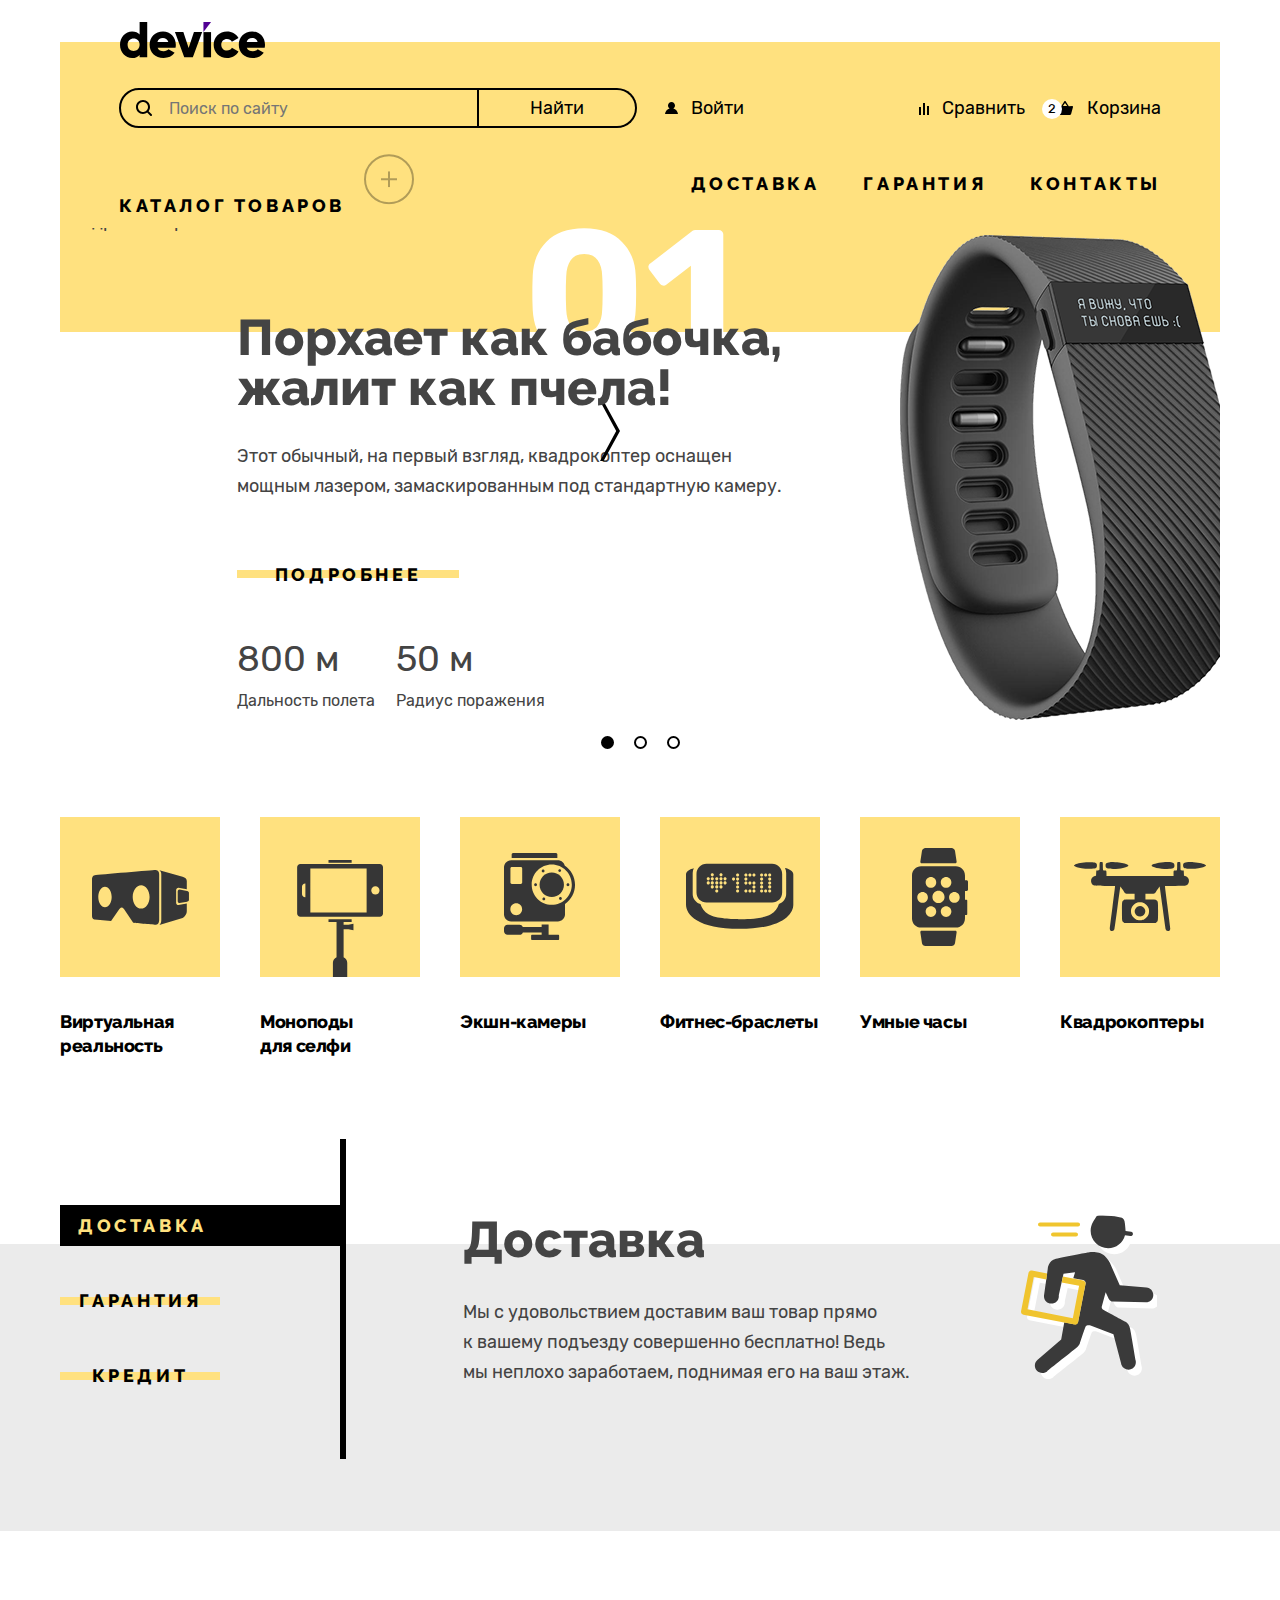
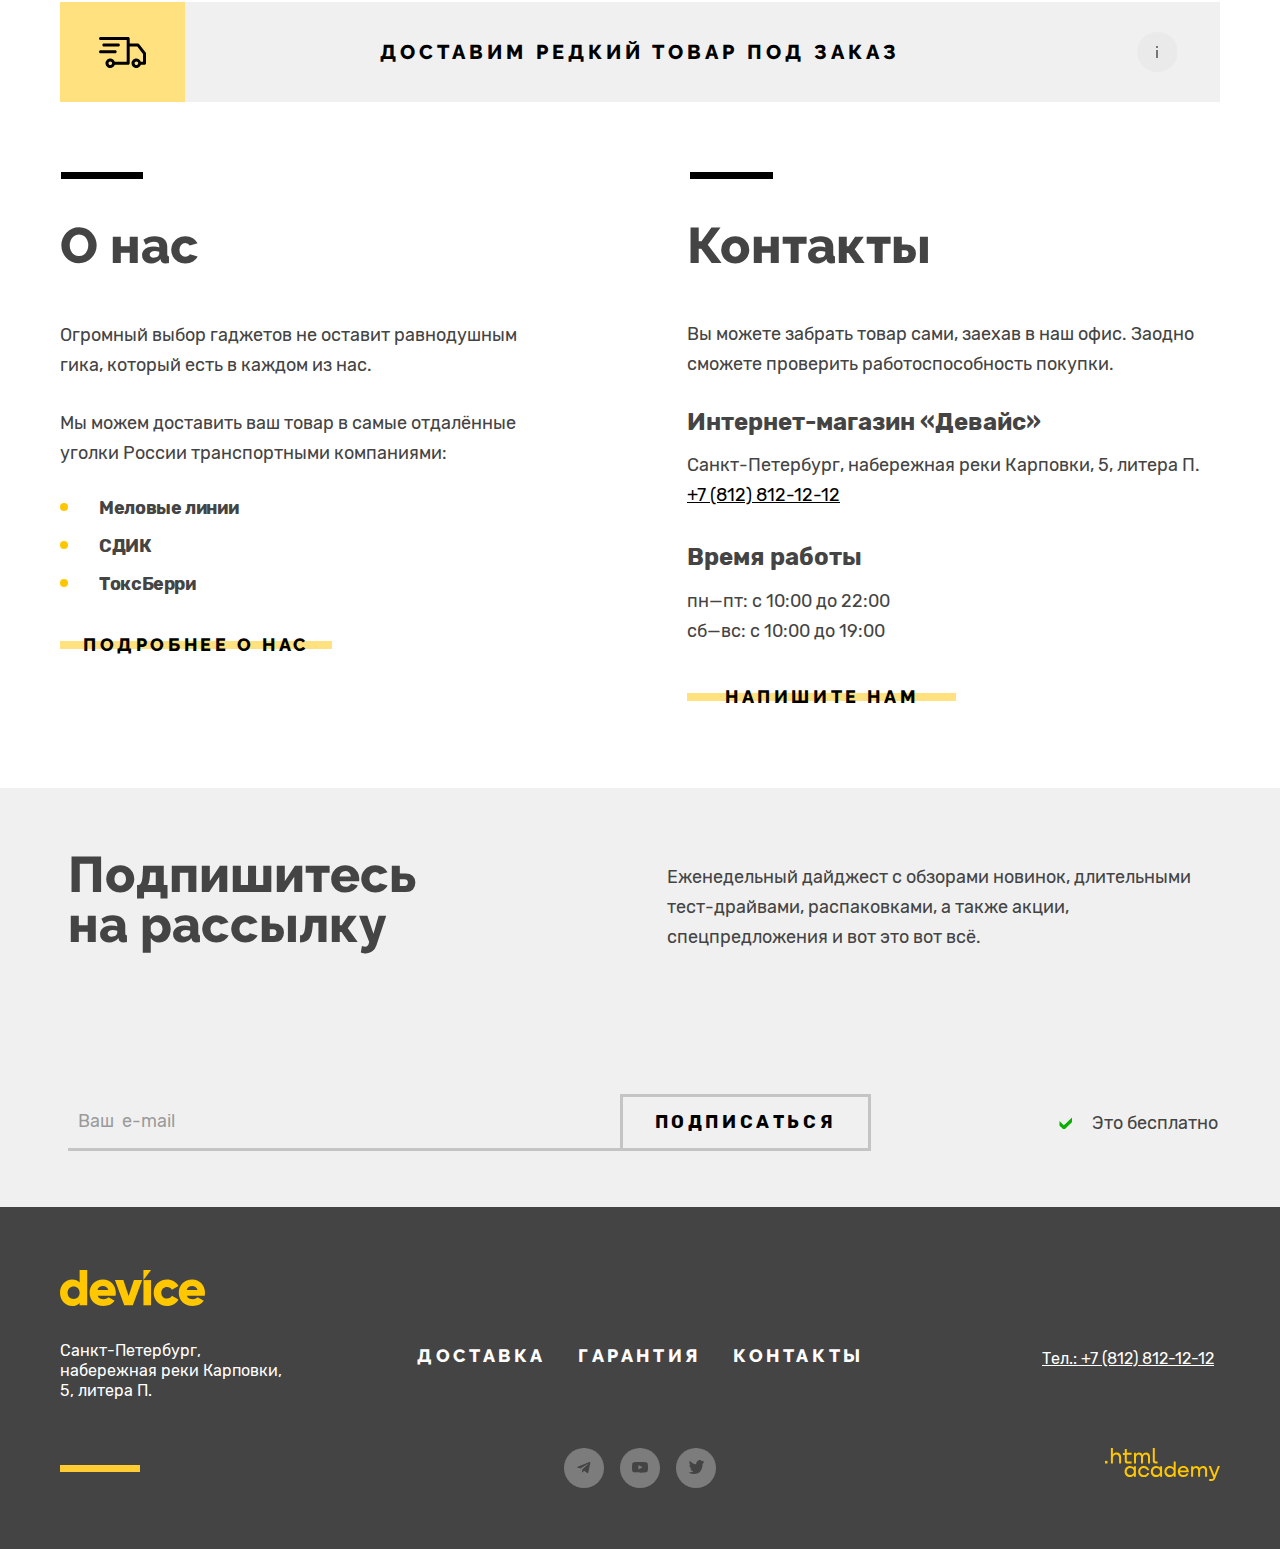
==== commit 1aee7444: "Device (attempt 2)" ====
--- a/index.html
+++ b/index.html
@@ -5,7 +5,7 @@
     <meta charset="utf-8">
     <title>HTML Academy: Девайс</title>
     <link rel="stylesheet" href="styles/styles.css">
-    <link rel="icon" href="favicon.ico">
+    <link rel="icon" href="favicon.png">
   </head>
 
   <body class="body-container">
@@ -18,7 +18,7 @@
           <nav class="navigation">
             <div class="navigation-form-container">
               <form action="https://echo.htmlacademy.ru/" method="get" class="form-search">
-                <input type="text" class="search-input" class="contact_placeholder" placeholder="Поиск по сайту"
+                <input type="text" class="search-input contact_placeholder" placeholder="Поиск по сайту"
                   aria-label="Поле поиска по сайту" required>
                 <button class="search-button address-form-details-font" type="submit">Найти</button>
               </form>
@@ -60,7 +60,7 @@
                         <span class="purchases-number">2</span>
                       </p>
                       <p class="total-sum">Сумма:
-                        <span class="total-sum-number">2000р</span>
+                        <span class="total-sum-number">2000 ₽</span>
                       </p>
                     </div>
                     <a href="#" class="open-cart">Открыть корзину</a>
@@ -74,7 +74,7 @@
                 <div class="catalog-container">
                   <a href="#" class="catalog-link buttons-links-font">
                     Каталог товаров
-                    <button class="catalog-link-button">
+                    <button class="catalog-link-button" type="button">
                       <span class="visually-hidden">Кнопка открытия каталога товаров</span>
                     </button>
                   </a>
@@ -125,16 +125,13 @@
           </nav>
         </div>
       </header>
-
-
-
       <main>
         <h1 class="visually-hidden">Магазин гаджетов "Девайс"</h1>
         <section class="welcome">
           <h2 class="visually-hidden">Пример товара крупным планом</h2>
           <div class="slider">
             <div class="slider-frame">
-              <ul class="slider-list" style="transform: translateX(0)">
+              <ul class="slider-list">
                 <li class="slider-screen slider-screen-active">
                   <div class="slider-screen-wrapper">
                     <div class="slider-image-container">
@@ -211,8 +208,8 @@
                   </div>
                 </li>
               </ul>
-              <button type="button" class="slider-button slider-previous"></button>
-              <button type="button" class="slider-button slider-next"></button>
+              <button type="button" class="slider-button slider-previous" name="Предыдущий слайд"></button>
+              <button type="button" class="slider-button slider-next" name="Следующий слайд"></button>
             </div>
             <ul class="slider-bullets">
               <li class="bullet-item">
@@ -250,7 +247,7 @@
             <li class="gadgets-list-item">
               <a href="#" class="gadget-details">
                 <div class="gadget-details-image gadget-monopod"></div>
-                <p class="gadgets-description">Моноподы для селфи</p>
+                <p class="gadgets-description">Моноподы для селфи</p>
               </a>
             </li>
             <li class="gadgets-list-item">
@@ -283,13 +280,13 @@
           <div class="services-content">
             <ul class="services-list buttons-links-font">
               <li class="services-list-item">
-                <a class="services-link services-link-active" href="#">Доставка</a>
+                <button class="services-link services-link-active">Доставка</button>
               </li>
               <li class="services-list-item">
-                <a class="services-link" href="#">Гарантия</a>
+                <button class="services-link">Гарантия</button>
               </li>
               <li class="services-list-item">
-                <a class="services-link" href="#">Кредит</a>
+                <button class="services-link">Кредит</button>
               </li>
             </ul>
             <ul class="service-screen">
@@ -315,7 +312,6 @@
           </div>
         </section>
         <a class="rare-goods">
-          <h2 class=" rare-goods-content visually-hidden"></h2>
           <span class="rare-goods-button rare-goods-font">
             <span>Доставим редкий товар под заказ</span>
           </span>
@@ -333,7 +329,7 @@
               <form class="modal-form" action="https://echo.htmlacademy.ru/" method="post">
                 <div class="modal-name">
                   <label for="input-name" class="modal-input-label modal-person-label">Ваше имя:</label>
-                  <input type="text" class="name-input" id="input-name" placeholder="Введите имя" reqiured>
+                  <input type="text" class="name-input" id="input-name" placeholder="Введите имя" required>
                   <span class="input-error-row"></span>
                 </div>
                 <div class="modal-email">
--- a/styles/styles.css
+++ b/styles/styles.css
@@ -85,6 +85,8 @@
 .rare-goods-button {
   color: black;
   text-decoration: none;
+  padding: 0 130px;
+  text-align: center;
 }
 
 .company-info-font {
@@ -165,7 +167,7 @@
 }
 
 .header-wrapper {
-  background-color: #FFE17F;
+  background-color: #ffe17f;
   min-height: 206px;
   position: relative;
   margin: 0 auto;
@@ -173,10 +175,10 @@
 }
 
 .header-wrapper::before {
-  content: '';
+  content: "";
   width: 100%;
   height: 20px;
-  background-color: white;
+  background-color: #ffffff;
   position: absolute;
   top: 0;
   left: 0;
@@ -184,7 +186,7 @@
 }
 
 .nav-logo {
-  display: block;
+  display: inline-block;
   position: relative;
   margin-bottom: 30px;
   z-index: 1;
@@ -266,7 +268,7 @@
   height: 20px;
   right: 99px;
   top: 6px;
-  background-color: white;
+  background-color: #ffffff;
   border-radius: 10px;
   color: black;
   font-size: 13px;
@@ -303,7 +305,7 @@
   display: flex;
   position: absolute;
   flex-direction: row;
-  background: #FFE17F;
+  background: #ffe17f;
   width: calc(100% - 118px);
   left: 0;
   padding: 1px 59px;
@@ -324,7 +326,7 @@
   padding: 0;
   margin: -6px;
   cursor: pointer;
-  background-color: #FFE17F;
+  background-color: #ffe17f;
   transform: translateX(17px)translateY(-8px);
 }
 
@@ -362,9 +364,9 @@
 
 .main-menu-list {
   display: flex;
-  margin-top: 38px;
-  padding: 0;
-  column-gap: 43px;
+  margin-top: 41px;
+  padding: 0;
+  column-gap: 44px;
   list-style-type: none;
   max-width: 490px;
   flex-wrap: wrap;
@@ -408,11 +410,11 @@
   width: 360px;
   border-radius: 50px 0 0 50px;
   font-family: "Rubik", sans-serif;
-  min-height: 41px;
+  min-height: 40px;
   padding: 2px 0 0 48px;
   margin: 0;
   border: 2px solid #000000;
-  background-color: #FFE17F;
+  background-color: #ffe17f;
   font-weight: 400;
   font-size: 16px;
   line-height: 20px;
@@ -438,9 +440,9 @@
   border: 2px solid #000000;
   margin: 0;
   border-left: none;
-  background-color: #FFE17F;
-  display: block;
-  padding: 5px 6px;
+  background-color: #ffe17f;
+  display: block;
+  padding: 3px 6px;
 }
 
 /*MAIN*/
@@ -457,10 +459,10 @@
 
 .slider::before {
   position: absolute;
-  content: '';
+  content: "";
   width: 100%;
   min-height: 104px;
-  background-color: #FFE17F;
+  background-color: #ffe17f;
   left: 0;
   top: 0;
   z-index: -1;
@@ -511,13 +513,13 @@
 
 .slider-previous {
   left: 0;
-  background-image: url('../images/icons/arrow-left.svg');
+  background-image: url("./images/icons/arrow-left.svg");
   transform: translate(30px, -73px);
 }
 
 .slider-next {
   left: 540px;
-  background-image: url('../images/icons/arrow-right.svg');
+  background-image: url("../images/icons/arrow-right.svg");
   transform: translateY(-73px);
 }
 
@@ -581,7 +583,7 @@
   justify-content: center;
   list-style-type: none;
   margin-top: -33px;
-  margin-bottom: 61px;
+  margin-bottom: 58px;
 
 }
 
@@ -760,15 +762,16 @@
 }
 
 .popover-wrapper {
-  width: 320px;
+  width: 280px;
   padding: 20px 20px 15px 20px;
   font-size: 16px;
   line-height: 20px;
   color: #ffffff;
   font-weight: 400;
   background-color: #000000;
-  min-height: 300px;
-  position: relative;
+  min-height: 266px;
+  position: relative;
+  top: -6px;
 }
 
 .popover-wrapper::before {
@@ -776,13 +779,13 @@
   display: block;
   width: 14px;
   height: 6px;
-  background-image: url("../images/popover-triangle.svg");
+  background-image: url("../images/icons/popover-triangle.svg");
   background-repeat: no-repeat;
   background-position: center center;
   position: absolute;
-  top: -8px;
-  right: 59px;
-  padding: 0 100px 10px 100px;
+  top: -5px;
+  left: 50%;
+  transform: translateX(-50%);
 }
 
 .user-cart:hover .popover,
@@ -821,11 +824,11 @@
 
 .gadget-details-image {
   height: 160px;
-  background-color: #FFE17F;
+  background-color: #ffe17f;
 }
 
 .gadget-details:hover .gadget-details-image {
-  background-color: #FFC700;
+  background-color: #ffc700;
 }
 
 .gadget-details:active {
@@ -833,11 +836,11 @@
 }
 
 .gadget-details:focus {
-  outline: 2px solid #AF4FFF;
+  outline: 2px solid #af4fff;
 }
 
 .gadget-vr {
-  background-image: url('../images/index-catalog-images/vr-glasses.svg');
+  background-image: url("../images/index-catalog-images/vr-glasses.svg");
 }
 
 .gadget-monopod {
@@ -873,7 +876,7 @@
 /*Services*/
 
 .services {
-  background-color: #EBEBEB;
+  background-color: #ebebeb;
   min-height: 362px;
   margin-top: 111px;
 }
@@ -954,7 +957,7 @@
   position: absolute;
   width: 100%;
   height: 75px;
-  background-color: #FFFFFF;
+  background-color: #ffffff;
 }
 
 .services-link {
@@ -966,6 +969,14 @@
   text-decoration: none;
   color: black;
   height: 100%;
+  background: none;
+  border: none;
+  font: inherit;
+  letter-spacing: inherit;
+  line-height: inherit;
+  font-weight: inherit;
+  font-style: inherit;
+  text-transform: inherit;
 }
 
 .services-link:not(.services-link-active)::before {
@@ -973,7 +984,7 @@
   position: absolute;
   width: 160px;
   height: 8px;
-  background-color: #FFE17F;
+  background-color: #ffe17f;
   z-index: -1;
   top: 50%;
   transform: translateY(-50%);
@@ -990,7 +1001,7 @@
   display: flex;
   justify-content: flex-start;
   align-items: center;
-  width: 262px;
+  width: 280px;
   background-color: #000000;
   z-index: -1;
   padding-left: 18px;
@@ -1002,11 +1013,10 @@
 
 .services-link-active:hover {
   padding-left: 65px;
-  width: 215px;
 }
 
 .services-link:focus {
-  outline: 2px solid #AF4FFF;
+  outline: 2px solid #af4fff;
 }
 
 .services-list::before {
@@ -1023,7 +1033,7 @@
 .service-guarantee::before {
   content: "";
   position: absolute;
-  background-image: url(../images/icons/Guarantee.svg);
+  background-image: url(../images/icons/guarantee.svg);
   background-repeat: no-repeat;
   width: 171px;
   height: 195px;
@@ -1034,7 +1044,7 @@
 .service-credit::before {
   content: "";
   position: absolute;
-  background-image: url(../images/icons/Credit.svg);
+  background-image: url(../images/icons/credit.svg);
   background-repeat: no-repeat;
   width: 156px;
   height: 188px;
@@ -1054,7 +1064,7 @@
   margin-top: 71px;
   min-height: 100px;
   position: relative;
-  background-color: #F0F0F0;
+  background-color: #f0f0f0;
   text-decoration: none;
 }
 
@@ -1067,9 +1077,10 @@
   background-image: url("../images/icons/lorry.svg");
   background-repeat: no-repeat;
   background-position: center;
-  background-color: #FFE17F;
+  background-color: #ffe17f;
   left: 0;
-  top:0;
+  top:50%;
+  transform: translateY(-50%);
 }
 
 .rare-goods-button::after {
@@ -1086,7 +1097,7 @@
 }
 
 .rare-goods:hover .rare-goods-button::before {
-  background-color: #FFCC33;
+  background-color: #ffcc33;
 }
 
 .rare-goods:hover .rare-goods-button::after {
@@ -1094,7 +1105,7 @@
 }
 
 .rare-goods:focus {
-  outline: 2px solid #AF4FFF;
+  outline: 2px solid #af4fff;
 }
 
 .rare-goods:active {
@@ -1119,7 +1130,7 @@
 .modal {
   border: 10px solid #000000;
   padding: 61px 71px;
-  min-width: 920px;
+  min-width: 761px;
   background-color: #ffffff;
 }
 
@@ -1146,7 +1157,7 @@
   font-size: 18px;
   line-height: 20px;
   color: #000000;
-  margin-bottom: 14px;
+  margin-bottom: 17px;
 }
 
 .modal-button {
@@ -1168,7 +1179,7 @@
 }
 
 .modal-button:focus {
-  outline: 2px solid #AF4FFF;
+  outline: 2px solid #af4fff;
   outline-offset: 2px;
 }
 
@@ -1179,7 +1190,7 @@
 
 .name-input {
   margin: 0;
-  padding: 20px 55px 20px 20px;
+  padding: 19px 55px 20px 20px;
   color: #000000;
 }
 
@@ -1194,7 +1205,7 @@
   height: 12px;
   background-image: url("../images/icons/envelope.svg");
   position: absolute;
-  bottom: -50px;
+  bottom: -52px;
   right: 19px;
   background-repeat: no-repeat;
   background-position: center;
@@ -1211,7 +1222,7 @@
   height: 12px;
   background-image: url("../images/icons/person.svg");
   position: absolute;
-  bottom: -50px;
+  bottom: -52px;
   right: 19px;
   background-repeat: no-repeat;
   background-position: center;
@@ -1221,7 +1232,7 @@
 
 .must-deliver-input:placeholder-shown,
 .name-input:placeholder-shown {
-  background-color: #F0F0F0;
+  background-color: #f0f0f0;
   border: none;
   font-family: inherit;
   font-size: 16px;
@@ -1237,7 +1248,7 @@
   line-height: 20px;
   font-weight: 400;
   color: #000000;
-  background-color: #F0F0F0;
+  background-color: #f0f0f0;
   outline: none;
   border: none;
 }
@@ -1249,7 +1260,7 @@
   border: none;
   width: 60px;
   min-height: 60px;
-  background-color: #F0F0F0;
+  background-color: #f0f0f0;
   cursor: pointer;
   position: relative;
 }
@@ -1257,7 +1268,7 @@
 .quantity-input:hover,
 .minus-button:hover,
 .plus-button:hover {
-  background-color: #EBEBEB;
+  background-color: #ebebeb;
 }
 
 .minus-button:hover.minus-button::before,
@@ -1267,15 +1278,15 @@
 
 .plus-button:focus,
 .minus-button:focus {
-  outline: 2px solid #AF4FFF;
-  background-color: #EBEBEB;
+  outline: 2px solid #af4fff;
+  background-color: #ebebeb;
 
 }
 
 .quantity-input:focus {
   border: none;
-  outline: 2px solid #AF4FFF;
-  background-color: #EBEBEB;
+  outline: 2px solid #af4fff;
+  background-color: #ebebeb;
   outline-offset: -2px;
 
 }
@@ -1283,7 +1294,7 @@
 
 .minus-button:active.minus-button::before,
 .plus-button:active.plus-button::before {
-  background-color: #F0F0F0;
+  background-color: #f0f0f0;
   opacity: 0.3;
   outline: none;
 }
@@ -1291,7 +1302,7 @@
 .minus-button:active,
 .plus-button:active,
 .quantity-input:active {
-  background-color: #F0F0F0;
+  background-color: #f0f0f0;
   opacity: 0.3;
   outline: none;
 }
@@ -1419,15 +1430,15 @@
   display: inline-block;
   width: 26px;
   height: 26px;
-  background-color: #FFE17F;
+  background-color: #ffe17f;
   border-radius: 13px;
   background-image: url("../images/icons/info.svg");
   background-repeat: no-repeat;
   background-position: center center;
   cursor: pointer;
   position: absolute;
-  right: 32px;
-  top: -5px;
+  right: 33px;
+  top: -2px;
 }
 
 
@@ -1438,13 +1449,23 @@
   width: 60px;
   appearance: none;
   text-align: center;
-  background-color: #F0F0F0;
+  background-color: #f0f0f0;
   font-family: inherit;
   font-size: 16px;
   line-height: 20px;
   color: #000000;
   font-weight: 400;
   flex-shrink: 0;
+}
+
+.quantity-input::-webkit-outer-spin-button,
+.quantity-input::-webkit-inner-spin-button {
+  -webkit-appearance: none;
+  margin: 0;
+}
+
+.quantity-input[type=number] {
+  -moz-appearance: textfield;
 }
 
 .tooltip-text {
@@ -1496,7 +1517,7 @@
 .modal-form-button::before {
   content: "";
   display: block;
-  background-color: #FFE17F;
+  background-color: #ffe17f;
   height: 8px;
   position: absolute;
   width: 100%;
@@ -1505,15 +1526,15 @@
 }
 
 .modal-form-button:hover {
-  background-color: #FFE17F;
+  background-color: #ffe17f;
 }
 
 .modal-form-button:focus {
-  outline: 2px solid #AF4FFF;
+  outline: 2px solid #af4fff;
 }
 
 .modal-form-button:active {
-  background-color: #FFCC33;
+  background-color: #ffcc33;
   outline: none;
 }
 
@@ -1532,15 +1553,15 @@
 
 
 .link:hover {
-  background-color: #FFE17F;
+  background-color: #ffe17f;
 }
 
 .link:focus {
-  outline: 2px solid #AF4FFF;
+  outline: 2px solid #af4fff;
 }
 
 .link:active {
-  background-color: #FFCC33;
+  background-color: #ffcc33;
   outline: none;
   border: none;
 }
@@ -1554,7 +1575,7 @@
 }
 
 .input-error {
-  outline: 2px solid #FF3D3D;
+  outline: 2px solid #ff3d3d;
 }
 
 
@@ -1562,7 +1583,7 @@
   display: inline-block;
   font-size: 14px;
   line-height: 20px;
-  color: #FF3D3D;
+  color: #ff3d3d;
 }
 
 
@@ -1573,12 +1594,13 @@
   display: flex;
   width: 1160px;
   margin: 0 auto;
-
+  margin-top: 3px;
 }
 
 .about-company {
   justify-content: flex-start;
   padding-top: 74px;
+  max-width: 481px;
 }
 
 .address-tel {
@@ -1607,7 +1629,7 @@
 }
 
 .delivery-companies-item {
-  margin-bottom: 18px;
+  margin-bottom: 16px;
 }
 
 .delivery-companies-list {
@@ -1630,7 +1652,7 @@
 }
 
 .delivery-companies-item::marker {
-  color: #FFC700;
+  color: #ffc700;
   font-size: 25px;
 }
 
@@ -1638,7 +1660,8 @@
 
 .company-contacts {
   margin-top: 74px;
-  margin-left: 144px;
+  margin-left: 146px;
+  max-width: 535px;
 }
 
 .company-contacts-heading {
@@ -1662,7 +1685,7 @@
   list-style-type: none;
   padding-left: 0;
   margin-top: -10px;
-  margin-bottom: 35px;
+  margin-bottom: 31px;
 }
 
 .contact-us-button {
@@ -1674,7 +1697,7 @@
   position: absolute;
   width: 259px;
   height: 8px;
-  background-color: #FFE17F;
+  background-color: #ffc700;
   z-index: -1;
   right: -30px;
   bottom: 5px;
@@ -1694,13 +1717,13 @@
 /*Subscription*/
 
 .subscription {
-  background-color: #EBEBEB;
-  min-height: 421px;
+  background-color: #f0f0f0;
+  min-height: 419px;
   display: flex;
   box-sizing: border-box;
   padding: 116px 11px 9px;
-  margin-top: 68px;
-  padding-top: 23px;
+  margin-top: 71px;
+  padding-top: 21px;
   padding-left: 27px;
 }
 
@@ -1738,23 +1761,23 @@
   min-height: 57px;
   padding: 2px 0 0 10px;
   margin: 0;
-  border: 2px solid #C4C4C4;
+  border: 3px solid #C4C4C4;
   font-weight: 400;
   font-size: 16px;
   line-height: 20px;
   display: block;
   box-sizing: border-box;
-  background-color: transparent;
   border-left: none;
   border-top: none;
+  background: none;
+  border-right: none;
 }
 
 .subscription-button {
   width: 251px;
   min-height: 40px;
-  border: 3px solid #C4C4C4;
-  margin: 0;
-  border-left: none;
+  border: 3px solid #c4c4c4;
+  margin: 0;
   display: block;
   padding: 5px 6px;
   font-family: "Rubik", sans-serif;
@@ -1763,6 +1786,7 @@
   line-height: 21px;
   font-style: normal;
   text-transform: uppercase;
+  background: none;
 }
 
 .free-subscription-text {
@@ -1800,7 +1824,7 @@
   position: relative;
   display: flex;
   justify-content: space-between;
-  margin-top: -21px;
+  margin-top: -24px;
   margin-bottom: 61px;
 }
 
@@ -1842,10 +1866,10 @@
 .footer-services-list {
   display: flex;
   flex-wrap: wrap;
-  column-gap: 34px;
+  column-gap: 32px;
   list-style-type: none;
   padding-left: 0;
-  margin-left: -65px;
+  margin-left: -60px;
   margin-top: 23px;
   max-width: 615px;
 }
@@ -1891,23 +1915,23 @@
   font-weight: 400;
   font-size: 16px;
   line-height: 20px;
-  color: #FFFFFF;
+  color: #ffffff;
   font-style: normal;
   width: 239px;
-  margin-top: 15px;
+  margin-top: 19px;
 }
 
 .footer-address::after {
   content: "";
   width: 80px;
   height: 7px;
-  background-color: #FFC700;
+  background-color: #ffcc33;
   display: block;
   margin-top: 64px;
 }
 
 .tel-link-wrapper {
-  margin-top: 17px;
+  margin-top: 21px;
   width:178px;
 }
 
@@ -1926,7 +1950,7 @@
   width: 1160px;
   margin: 0 auto;
   box-sizing: border-box;
-  padding: 37px 60px 7px 60px;
+  padding: 37px 60px 13px 60px;
 }
 
 .second-header-heading {
@@ -1959,7 +1983,7 @@
 }
 
 .catalog-items {
-  background-color: #F0F0F0;
+  background-color: #f0f0f0;
 }
 
 .content-wrapper {
@@ -1973,7 +1997,7 @@
 }
 
 .filter-container {
-  padding: 31px 60px 31px 59px;
+  padding: 24px 60px 31px 59px;
 }
 
 .filter-form-price,
@@ -1992,7 +2016,7 @@
   line-height: 19px;
   letter-spacing: 0.2em;
   text-transform: uppercase;
-  margin-top: 0;
+  margin: 0;
 }
 
 .filter-price-heading {
@@ -2013,7 +2037,7 @@
 }
 
 .range-scale {
-  background-color: #DCDCDC;
+  background-color: #dcdcdc;
   position: relative;
   height: 2px;
   margin-bottom: 5px;
@@ -2034,7 +2058,7 @@
   border: 2px solid #000000;
   border-radius: 50%;
   cursor: pointer;
-  background-color: #EBEBEB;
+  background-color: #ebebeb;
 }
 
 .min {
@@ -2064,6 +2088,10 @@
   background-color: transparent;
   border: none;
   color: rgba(0, 0, 0, 0.3);
+  font-family: "Rubik", sans-serif;
+  font-weight: 400;
+  font-size: 14px;
+  line-height: 20px;
 }
 
 .range-scale-wrapper {
@@ -2199,6 +2227,7 @@
   text-decoration: none;
   color: black;
   z-index: 1;
+  border: none;
 }
 
 .filter-button::before {
@@ -2206,7 +2235,7 @@
   display: block;
   width: 220px;
   height: 8px;
-  background-color: #FFE17F;
+  background-color: #ffe17f;
   position: absolute;
   z-index: -1;
   left: -48px;
@@ -2220,8 +2249,8 @@
 .sorting-wrapper {
   display: grid;
   grid-template-columns: 200px 1fr 130px;
-  min-height: 92px;
-  background-color: #F0F0F0;
+  min-height: 69px;
+  background-color: #f0f0f0;
   align-items: center;
   padding: 0 40px 0 40px;
   justify-content: center;
@@ -2229,7 +2258,7 @@
 
 .sorting-select {
   color: #000000;
-  min-width: 141px;
+  width: 131px;
   min-height: 30px;
   justify-self: center;
   border: none;
@@ -2237,10 +2266,9 @@
   background-color: transparent;
   background-image: url("../images/icons/arrow-down.svg");
   background-repeat: no-repeat;
-  background-position: top right 53px;
+  background-position: top right -10px;
   cursor: pointer;
-  padding-left: 73px;
-  padding-bottom: 13px;
+  margin-left: 8px;
 }
 
 .product-sorting-buttons {
@@ -2274,11 +2302,15 @@
   opacity: 0.2;
 }
 
+.sort-up:focus, .sort-down:focus {
+  outline: 2px solid #af4fff;
+}
+
 .product-cards {
   display: grid;
   row-gap: 44px;
-  padding: 53px 40px 78px 40px;
-  background-color: #FFFFFF;
+  padding: 69px 40px 75px 38px;
+  background-color: #ffffff;
 }
 
 .product-cards-list {
@@ -2333,7 +2365,7 @@
   letter-spacing: 0.2em;
   text-decoration: none;
   color: #000000;
-  padding: 15px;
+  padding: 17px;
   text-align: center;
   text-transform: uppercase;
   border: 3px solid #E5E5E5;
@@ -2342,7 +2374,7 @@
 .pagination-wrapper {
   display: grid;
   grid-template-columns: 130px 1fr 130px;
-  background-color: #EBEBEB;
+  background-color: #ebebeb;
   margin-top: 0;
 }
 
@@ -2361,8 +2393,12 @@
 }
 
 .pagination-wrapper .button-previous {
-  padding-left: 22px;
+  padding-left: 25px;
   opacity: 0.2;
+}
+
+.pagination-wrapper .button-next {
+  padding-left: 15px;
 }
 
 .button-previous,
@@ -2371,7 +2407,7 @@
   text-decoration: none;
   line-height: 21px;
   font-weight: 800;
-  padding: 11px;
+  padding: 10px;
   margin-top: 14px;
 }
 
@@ -2444,7 +2480,7 @@
 }
 
 .search-input:placeholder-shown {
-  background-color: #FFE17F;
+  background-color: #ffe17f;
   color: #000000;
 }
 
@@ -2514,15 +2550,15 @@
 }
 
 .main-menu-link:hover {
-  background-color: #FFE17F;
+  background-color: #ffe17f;
 }
 
 .main-menu-link:focus {
-  outline: 2px solid #AF4FFF;
+  outline: 2px solid #af4fff;
 }
 
 .main-menu-link:active {
-  background-color: #FFCC33;
+  background-color: #ffcc33;
   border: none;
   outline: none;
 }
@@ -2539,14 +2575,12 @@
 }
 
 .main-menu-link-active:focus {
-  background-color: #000000;
   padding-left: 65px;
-  outline: 2px solid #AF4FFF;
+  outline: 2px solid #af4fff;
   transition: padding 0.3s;
 }
 
 .main-menu-link-active:active {
-  background-color: #000000;
   padding-left: 65px;
   transition: padding 0.3s;
   outline: none;
@@ -2559,7 +2593,7 @@
 }
 
 .subscription-button:focus {
-  outline: 2px solid #AF4FFF;
+  outline: 2px solid #af4fff;
   outline-offset: 2px;
 }
 
@@ -2583,30 +2617,28 @@
 
 }
 
-.field:placeholder-shown {
-  background-color: #F0F0F0;
-}
-
 .field:not(:placeholder-shown) {
   color: #444444;
-  background-color: #F0F0F0;
   font-size: 18px;
   line-height: 30px;
   outline: none;
-  border: none;
-  border-bottom: 3px solid #C4C4C4;
 }
 
 .field:disabled {
   opacity: 0.3;
 }
 
+.field:focus {
+  outline: none;
+  background-color: #dcdcdc;
+}
+
 .footer-logo:hover {
   opacity: 0.6;
 }
 
 .footer-logo:focus {
-  outline: 2px solid #AF4FFF;
+  outline: 2px solid #af4fff;
 }
 
 .footer-logo:active {
@@ -2621,7 +2653,7 @@
 }
 
 .breadcrumbs-link:focus {
-  outline: 2px solid #AF4FFF;
+  outline: 2px solid #af4fff;
   outline-offset: 2px;
 }
 
@@ -2632,16 +2664,16 @@
 
 
 .filter-button:hover {
-  background-color: #FFE17F;
+  background-color: #ffe17f;
 
 }
 
 .filter-button:focus {
-  outline: 2px solid #AF4FFF;
+  outline: 2px solid #af4fff;
 }
 
 .filter-button:active {
-  background-color: #FFCC33;
+  background-color: #ffcc33;
   outline: none;
   border: none;
 }
@@ -2660,7 +2692,7 @@
 }
 
 .cards-button:focus {
-  outline: 2px solid #AF4FFF;
+  outline: 2px solid #af4fff;
   outline-offset: 2px;
 }
 
@@ -2727,7 +2759,7 @@
   position: absolute;
   width: 100%;
   height: 8px;
-  background-color: #FFE17F;
+  background-color: #ffe17f;
   z-index: -1;
   top: 50%;
   transform: translateY(-50%);
@@ -2756,3 +2788,66 @@
   justify-content: center;
   align-items: center;
 }
+
+.range-input:focus {
+  outline: 2px solid #af4fff;
+}
+
+.pagination-link:focus {
+  outline: 2px solid #af4fff;
+}
+
+.button-previous:focus, .button-next:focus {
+  outline: 2px solid #af4fff;
+}
+
+.footer-social-link:focus {
+  outline: 2px solid #af4fff;
+}
+
+.filter-form-color:focus {
+  outline: 2px solid #af4fff;
+}
+
+.color-label::after {
+  content: "";
+  display: none;
+  position: absolute;
+  width: 20px;
+  height: 20px;
+  outline: 2px solid #af4fff;
+  outline-offset: 2px;
+  border-radius: 0;
+  top: 0;
+  left: -36px;
+}
+
+.filter-input[type="checkbox"]:focus + .color-label::after {
+  display: block;
+}
+
+.filter-input[type="checkbox"]:disabled + .color-label::before {
+  color: rgba(0, 0, 0, 0.1);
+  opacity: 0.1;
+}
+
+.filter-input[type="checkbox"]:disabled + .color-label {
+  opacity: 0.1;
+}
+
+.filter-form-button {
+  width: 220px;
+  padding: 10px 5px;
+  margin: 0;
+  border: none;
+  position: relative;
+  z-index: 1;
+  font-family: "Raleway", sans-serif;
+  font-size: 18px;
+  line-height: 21px;
+  color: #000000;
+  letter-spacing: 0.2em;
+  text-transform: uppercase;
+  font-weight: 800;
+  cursor: pointer;
+}
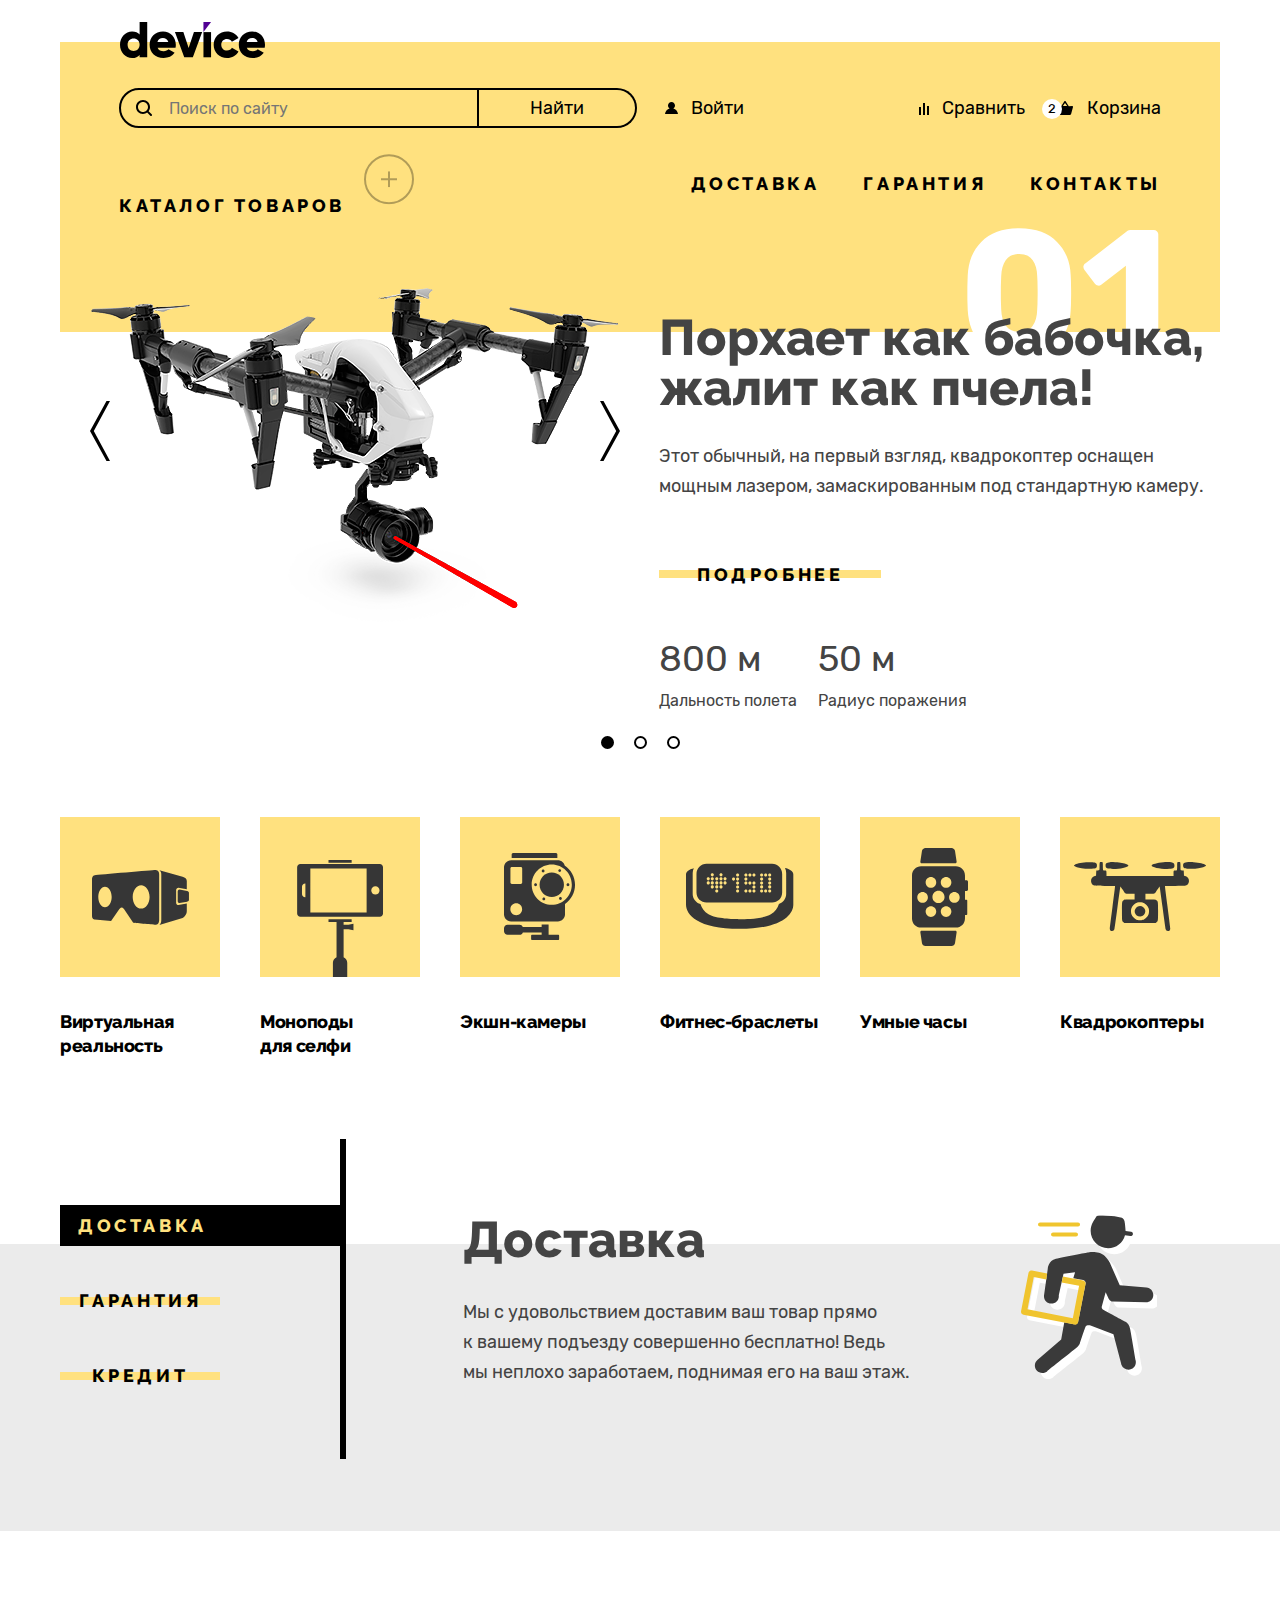
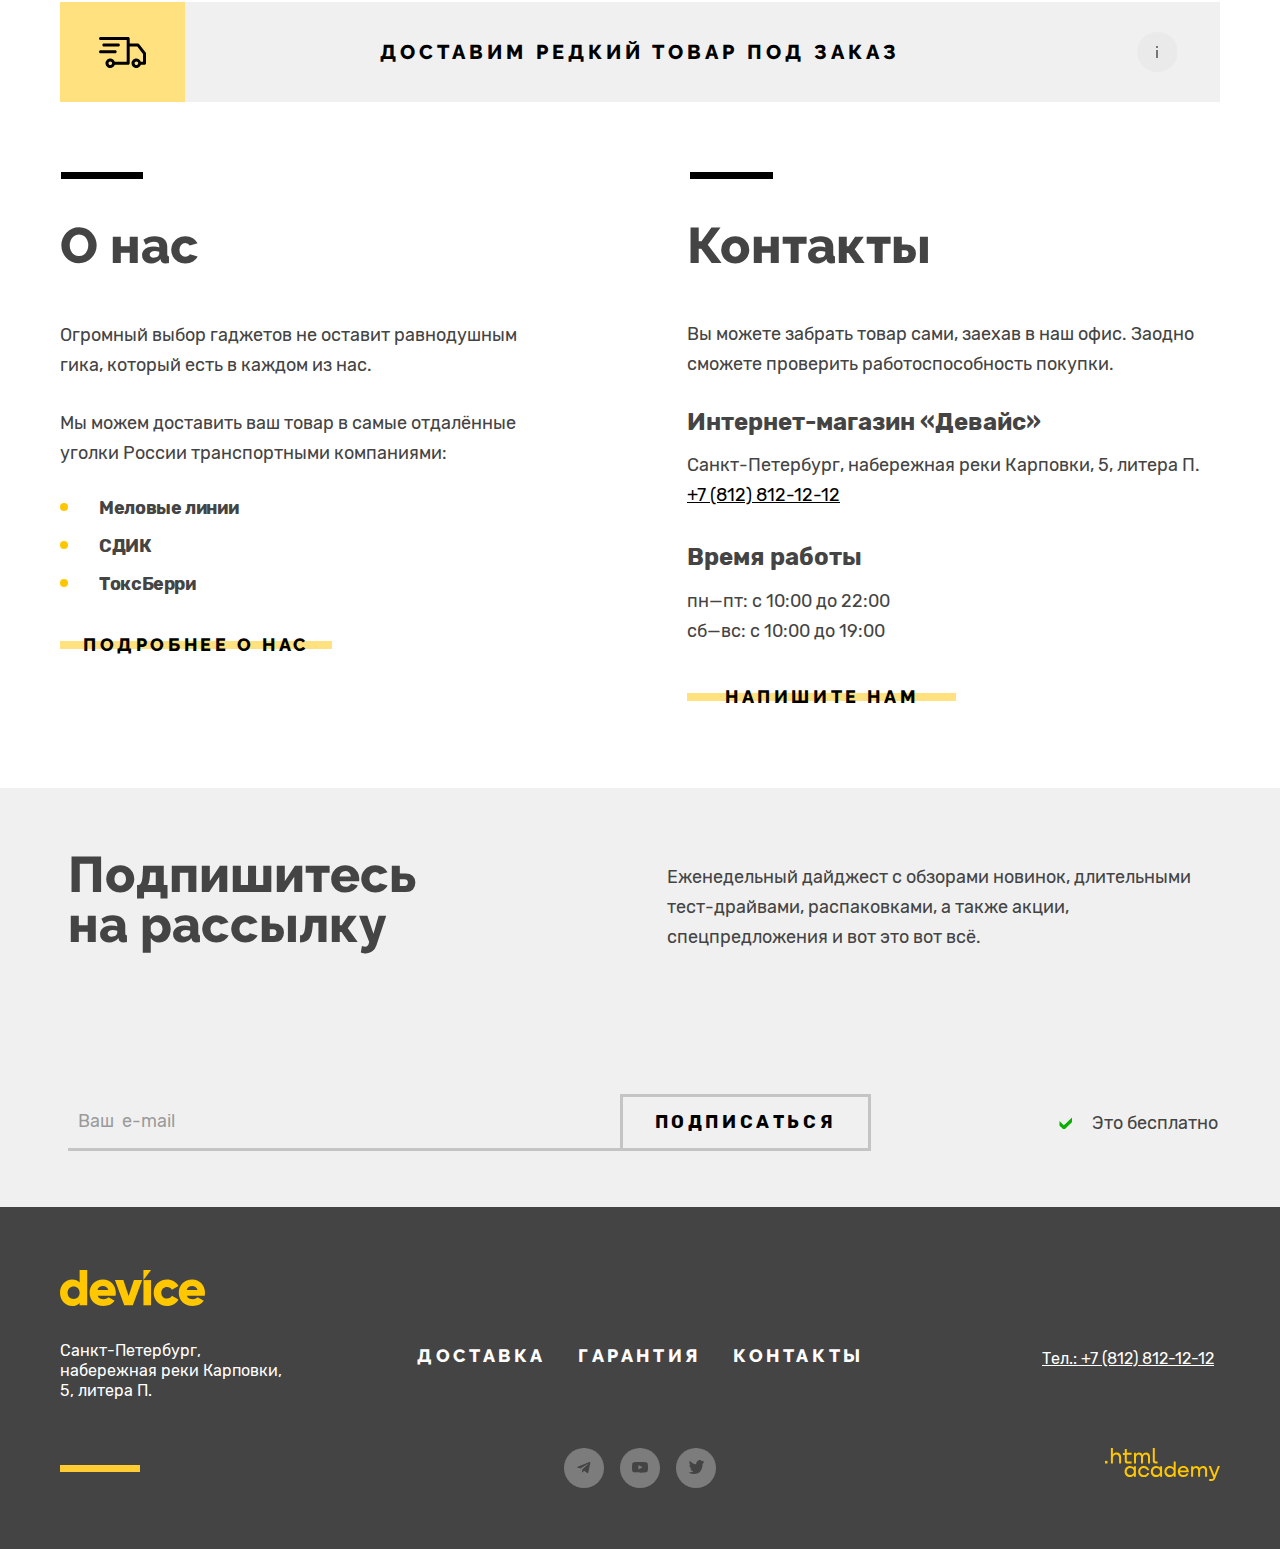
==== commit 7963c498: "Device project, 3rd attempt" ====
--- a/index.html
+++ b/index.html
@@ -5,7 +5,7 @@
     <meta charset="utf-8">
     <title>HTML Academy: Девайс</title>
     <link rel="stylesheet" href="styles/styles.css">
-    <link rel="icon" href="favicon.png">
+    <link rel="icon" href="images/icons/favicon.png">
   </head>
 
   <body class="body-container">
@@ -72,12 +72,12 @@
             <div class="main-menu-container">
               <div class="catalog-service-wrapper">
                 <div class="catalog-container">
-                  <a href="#" class="catalog-link buttons-links-font">
+                  <div class="catalog-link buttons-links-font">
                     Каталог товаров
                     <button class="catalog-link-button" type="button">
                       <span class="visually-hidden">Кнопка открытия каталога товаров</span>
                     </button>
-                  </a>
+                  </div>
                   <div class="catalog-list-wrapper navigation-font">
                     <ul class="catalog-list">
                       <li class="catalog-item">
@@ -168,7 +168,9 @@
                       <h3 class="titles-font slider-text-title">Худеем правильно</h3>
                       <p class="slider-description">Мотивирующие фитнес-браслеты помогут найти в себе силы
                         не пропускать занятия и соблюдать диету.</p>
-                      <a href="#" class="slider-link buttons-links-font">Подробнее</a>
+                      <a href="#" class="yellow-crossing-btn buttons-links-font">
+                        <span class="yellow-crossing-btn-caption">Подробнее</span>
+                      </a>
                       <ul class="details">
                         <li class="details-item">
                           <p class="details-text numbers-font">48 часов</p>
@@ -189,7 +191,9 @@
                       </h3>
                       <p class="slider-description">Самая длинная палка для селфи доступна в нашем магазине.
                         Восемь (Восемь, Карл!) метров длиной и весом всего 5 кг.</p>
-                      <a href="#" class="slider-link buttons-links-font">Подробнее</a>
+                      <a href="#" class="yellow-crossing-btn buttons-links-font">
+                        <span class="yellow-crossing-btn-caption">Подробнее</span>
+                      </a>
                       <ul class="details">
                         <li class="details-item">
                           <p class="details-text numbers-font">8,5 м</p>
@@ -280,13 +284,13 @@
           <div class="services-content">
             <ul class="services-list buttons-links-font">
               <li class="services-list-item">
-                <button class="services-link services-link-active">Доставка</button>
+                <button type="button" class="services-link services-link-active">Доставка</button>
               </li>
               <li class="services-list-item">
-                <button class="services-link">Гарантия</button>
+                <button type="button" class="services-link">Гарантия</button>
               </li>
               <li class="services-list-item">
-                <button class="services-link">Кредит</button>
+                <button type="button" class="services-link">Кредит</button>
               </li>
             </ul>
             <ul class="service-screen">
@@ -345,8 +349,9 @@
                 <div class="modal-buttons-wrapper">
                   <label class="quantity-label" for="quantity-input">Количество:</label>
                   <button class="tooltip" type="button">
-                    <p class="tooltip-text">Постараемся найти, сколько нужно. Привезём сколько получится по требованиям
-                      к провозу багажа.</p>
+                    <span class="tooltip-text">Постараемся найти, сколько нужно. Привезём сколько получится по
+                      требованиям
+                      к провозу багажа.</span>
                   </button>
                   <div class="modal-buttons">
                     <button class="minus-button" type="button">
@@ -439,8 +444,8 @@
       </main>
       <footer class="footer">
         <div class="footer-wrapper">
-          <a>
-            <img class="footer-logo" src="images/logos/logo-footer.svg" alt="Логотип компании Девайс">
+          <a class="footer-logo" href="index.html">
+            <img class="footer-logo-img" src="images/logos/logo-footer.svg" alt="Логотип компании Девайс">
           </a>
           <div class="footer-wrapper-upper">
             <div>
--- a/styles/styles.css
+++ b/styles/styles.css
@@ -45,6 +45,7 @@
   line-height: 30px;
   color: #444444;
   padding: 22px 0 0;
+  background-color: #ffffff;
 }
 
 .page-container {
@@ -83,7 +84,7 @@
 }
 
 .rare-goods-button {
-  color: black;
+  color: #000000;
   text-decoration: none;
   padding: 0 130px;
   text-align: center;
@@ -194,6 +195,11 @@
   cursor: pointer;
 }
 
+.nav-logo:focus {
+  outline: 2px solid #af4fff;
+  display: inline-block;
+}
+
 .navigation {
   display: flex;
   flex-wrap: wrap;
@@ -208,7 +214,12 @@
 .main-menu-link,
 .catalog-link {
   text-decoration: none;
-  color: black;
+  color: #000000;
+}
+
+.user-menu-link:focus {
+  outline: 2px solid #af4fff;
+  display: inline-block;
 }
 
 .user-login-link {
@@ -270,7 +281,7 @@
   top: 6px;
   background-color: #ffffff;
   border-radius: 10px;
-  color: black;
+  color: #000000;
   font-size: 13px;
 }
 
@@ -315,7 +326,6 @@
 
 .slider-text-title {
   position: relative;
-  z-index: 20;
 }
 
 .catalog-link-button {
@@ -330,6 +340,10 @@
   transform: translateX(17px)translateY(-8px);
 }
 
+.catalog-link-button:focus {
+  outline: 2px solid #af4fff;
+}
+
 .catalog-link-button::before {
   position: absolute;
   left: 50%;
@@ -385,7 +399,7 @@
 }
 
 .catalog-container:hover .catalog-link-button::before {
-  color: black;
+  color: #000000;
   opacity: 1;
   background-image: url("../images/icons/circle-minus.svg");
 }
@@ -511,9 +525,13 @@
   cursor: pointer;
 }
 
+.slider-button:focus {
+  outline: 2px solid #af4fff;
+}
+
 .slider-previous {
   left: 0;
-  background-image: url("./images/icons/arrow-left.svg");
+  background-image: url("../images/icons/arrow-left.svg");
   transform: translate(30px, -73px);
 }
 
@@ -554,16 +572,16 @@
 }
 
 .slider-screen:nth-child(1) .slider-text-container::before {
-  background-image: url(../images/icons/01.svg);
+  background-image: url("../images/icons/01.svg");
 }
 
 .slider-screen:nth-child(2) .slider-text-container::before {
-  background-image: url(../images/icons/02.svg);
+  background-image: url("../images/icons/02.svg");
   width: 224px;
 }
 
 .slider-screen:nth-child(3) .slider-text-container::before {
-  background-image: url(../images/icons/03.svg);
+  background-image: url("../images/icons/03.svg");
   width: 230px;
 }
 
@@ -710,7 +728,7 @@
   padding: 0;
   font-weight: 400;
   text-decoration: none;
-  color: #FFFFFF;
+  color: #ffffff;
 }
 
 .total-cost {
@@ -869,7 +887,7 @@
   font-size: 18px;
   line-height: 24px;
   font-weight: 800;
-  color: black;
+  color: #000000;
   letter-spacing: -0.02em;
 }
 
@@ -967,7 +985,7 @@
   width: 160px;
   cursor: pointer;
   text-decoration: none;
-  color: black;
+  color: #000000;
   height: 100%;
   background: none;
   border: none;
@@ -997,7 +1015,7 @@
 
 .services-link-active {
   position: relative;
-  color: #FFE17F;
+  color: #ffe17f;
   display: flex;
   justify-content: flex-start;
   align-items: center;
@@ -1033,7 +1051,7 @@
 .service-guarantee::before {
   content: "";
   position: absolute;
-  background-image: url(../images/icons/guarantee.svg);
+  background-image: url("../images/icons/guarantee.svg");
   background-repeat: no-repeat;
   width: 171px;
   height: 195px;
@@ -1044,7 +1062,7 @@
 .service-credit::before {
   content: "";
   position: absolute;
-  background-image: url(../images/icons/credit.svg);
+  background-image: url("../images/icons/credit.svg");
   background-repeat: no-repeat;
   width: 156px;
   height: 188px;
@@ -1471,7 +1489,6 @@
 .tooltip-text {
   display: none;
   margin: 0;
-  padding: 0;
   width: 200px;
   padding: 19px 17px 19px 20px;
   position: absolute;
@@ -1677,6 +1694,11 @@
   text-decoration: underline;
 }
 
+.address-tel:focus {
+  outline: 2px solid #af4fff;
+  display: inline-block;
+}
+
 .company-timetable-heading {
   margin-top: 32px;
 }
@@ -1761,7 +1783,7 @@
   min-height: 57px;
   padding: 2px 0 0 10px;
   margin: 0;
-  border: 3px solid #C4C4C4;
+  border: 3px solid #c4c4c4;
   font-weight: 400;
   font-size: 16px;
   line-height: 20px;
@@ -1811,7 +1833,12 @@
   background-color: #444444;
 }
 
-.footer-logo {
+.footer-logo:focus {
+  outline: 2px solid #af4fff;
+  display: inline-block;
+}
+
+.footer-logo-img {
   margin-bottom: 7px;
 }
 
@@ -1876,7 +1903,12 @@
 
 .footer-services-link {
   text-decoration: none;
-  color: #FFFFFF;
+  color: #ffffff;
+}
+
+.footer-services-link:focus {
+  display: inline-block;
+  outline: 2px solid #af4fff;
 }
 
 .tel-link {
@@ -1885,8 +1917,13 @@
   font-size: 16px;
   line-height: 20px;
   font-style: normal;
-  color: #FFFFFF;
+  color: #ffffff;
   text-align: right;
+}
+
+.tel-link:focus {
+  outline: 2px solid #af4fff;
+  display: inline-block;
 }
 
 .telegram::before {
@@ -1940,6 +1977,11 @@
   position: absolute;
 }
 
+.site-link:focus {
+  outline: 2px solid #af4fff;
+  display: inline-block;
+}
+
 /*CATALOG-PAGE*/
 
 .user-logout-link {
@@ -2059,6 +2101,11 @@
   border-radius: 50%;
   cursor: pointer;
   background-color: #ebebeb;
+}
+
+.range-switch:focus {
+  outline: 2px solid #af4fff;
+
 }
 
 .min {
@@ -2225,7 +2272,7 @@
   position: relative;
   display: inline-block;
   text-decoration: none;
-  color: black;
+  color: #000000;
   z-index: 1;
   border: none;
 }
@@ -2368,7 +2415,7 @@
   padding: 17px;
   text-align: center;
   text-transform: uppercase;
-  border: 3px solid #E5E5E5;
+  border: 3px solid #e5e5e5;
 }
 
 .pagination-wrapper {
@@ -2443,21 +2490,13 @@
   color: #ffffff;
 }
 
-.search-button:focus.search-button::after {
-  content: "";
-  display: block;
-  min-width: 160px;
-  min-height: 40px;
-  outline: 2px solid #af4fff;
-  outline-offset: 2px;
-  position: absolute;
-  top: 0;
-  right: 0;
-}
-
 .search-button:focus-visible,
 .bullet:focus-visible {
   outline: none;
+}
+
+.search-button:focus {
+  outline: 2px solid #af4fff;
 }
 
 .search-button:active {
@@ -2482,6 +2521,10 @@
 .search-input:placeholder-shown {
   background-color: #ffe17f;
   color: #000000;
+}
+
+.search-input:focus {
+  outline: 2px solid #af4fff;
 }
 
 .user-login-link:hover {
@@ -2574,14 +2617,7 @@
   outline: none;
 }
 
-.main-menu-link-active:focus {
-  padding-left: 65px;
-  outline: 2px solid #af4fff;
-  transition: padding 0.3s;
-}
-
 .main-menu-link-active:active {
-  padding-left: 65px;
   transition: padding 0.3s;
   outline: none;
 }
@@ -2629,19 +2665,19 @@
 }
 
 .field:focus {
-  outline: none;
+  outline: 2px solid #af4fff;
   background-color: #dcdcdc;
 }
 
-.footer-logo:hover {
+.footer-logo-img:hover {
   opacity: 0.6;
 }
 
-.footer-logo:focus {
-  outline: 2px solid #af4fff;
-}
-
-.footer-logo:active {
+.footer-logo-img:focus {
+  outline: 2px solid #af4fff;
+}
+
+.footer-logo-img:active {
   opacity: 0.3;
   outline: none;
   border: none;
@@ -2778,6 +2814,10 @@
   align-items: center;
 }
 
+.yellow-crossing-btn:focus {
+  outline: 2px solid #af4fff;
+}
+
 .product-link-details {
   position: absolute;
   top: 0;
@@ -2802,10 +2842,12 @@
 }
 
 .footer-social-link:focus {
+  display: inline-block;
   outline: 2px solid #af4fff;
 }
 
 .filter-form-color:focus {
+  display: inline-block;
   outline: 2px solid #af4fff;
 }
 
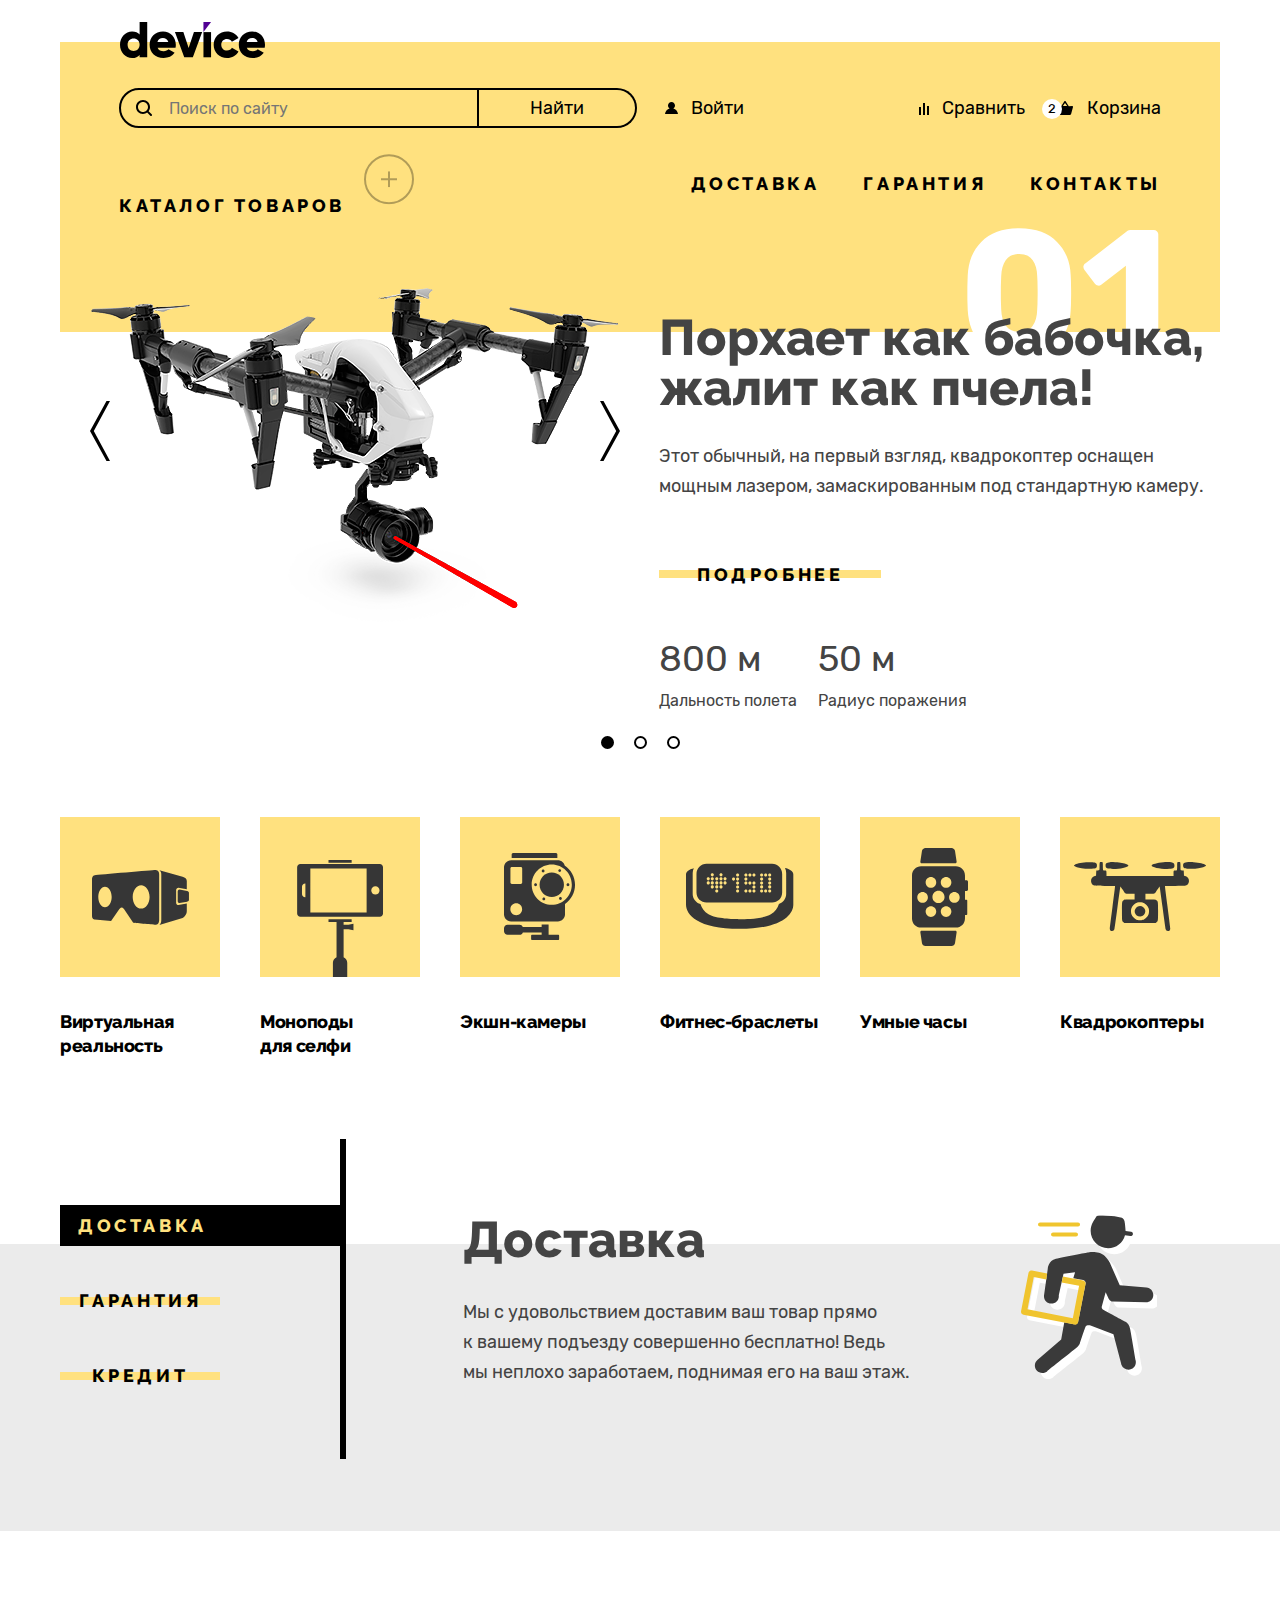
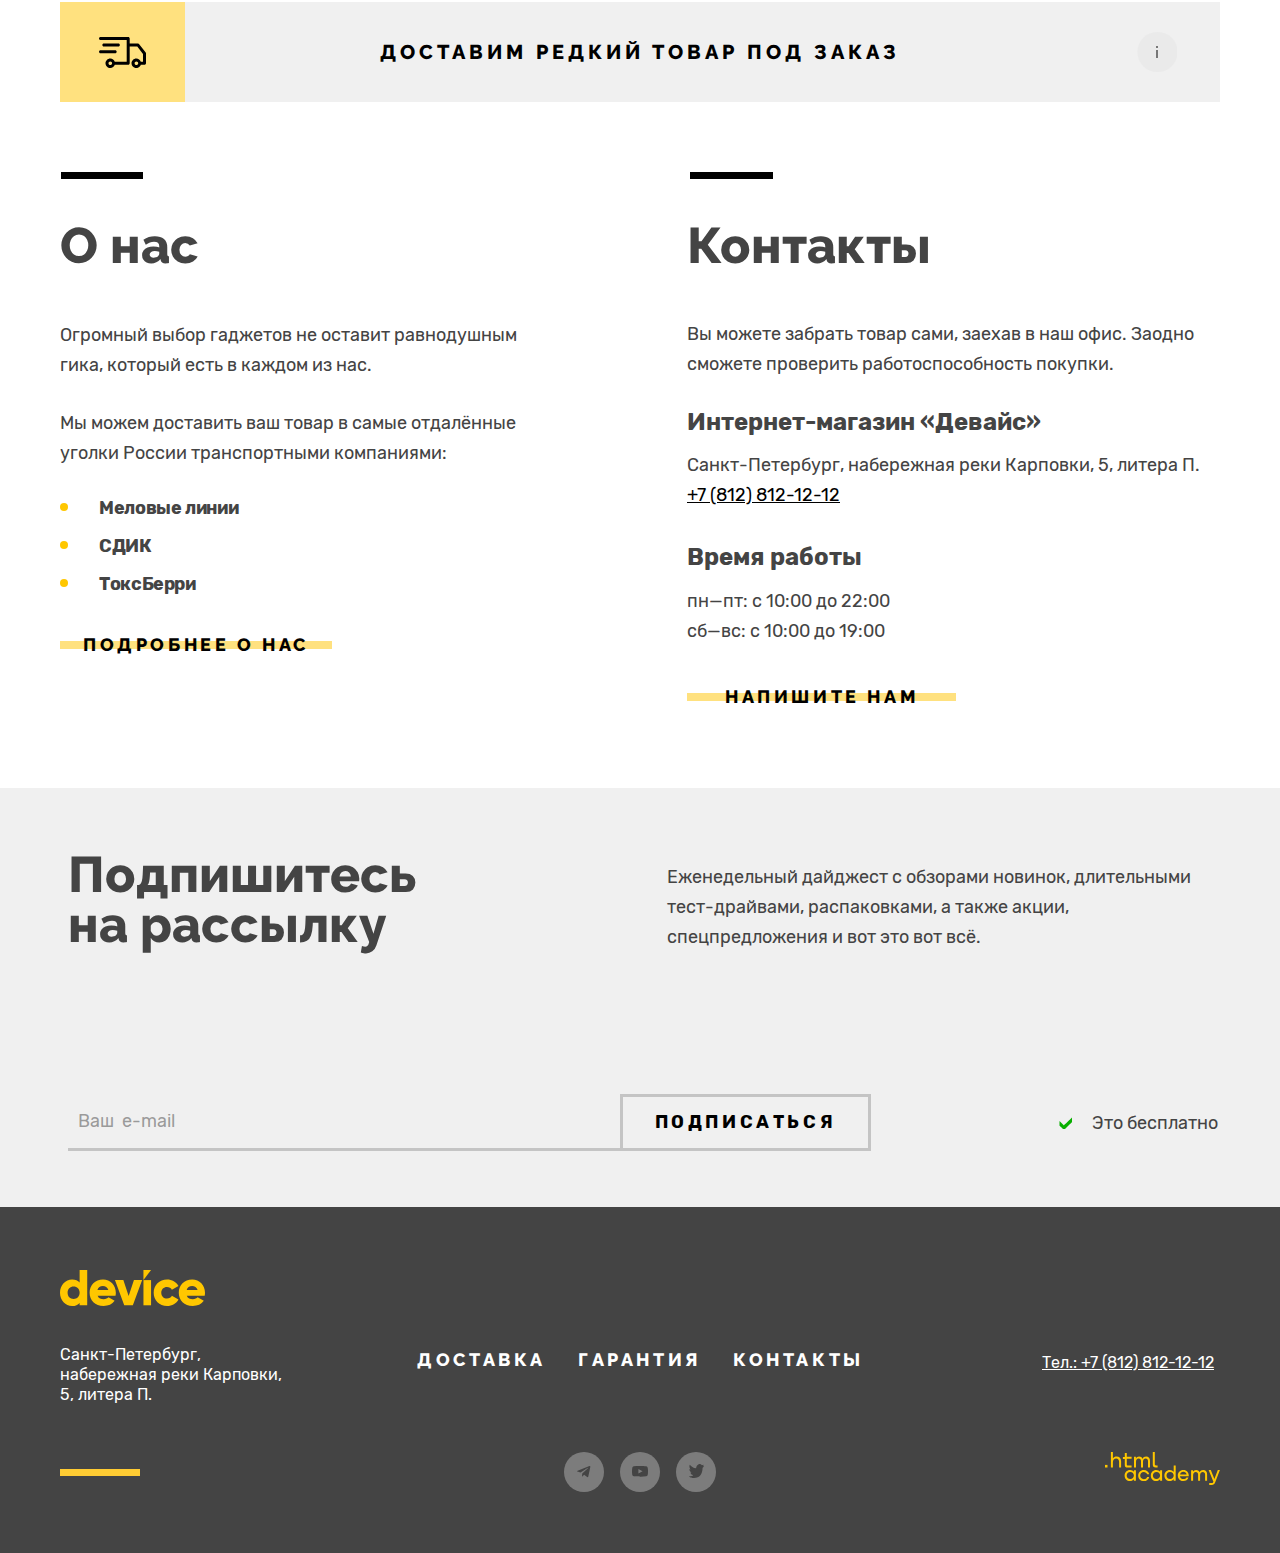
==== commit 05c59df7: "Merge pull request #4 from AleCherkas/master" ====
--- a/index.html
+++ b/index.html
@@ -5,7 +5,7 @@
     <meta charset="utf-8">
     <title>HTML Academy: Девайс</title>
     <link rel="stylesheet" href="styles/styles.css">
-    <link rel="icon" href="images/icons/favicon.png">
+    <link rel="icon" href="favicon.ico">
   </head>
 
   <body class="body-container">
@@ -445,7 +445,8 @@
       <footer class="footer">
         <div class="footer-wrapper">
           <a class="footer-logo" href="index.html">
-            <img class="footer-logo-img" src="images/logos/logo-footer.svg" alt="Логотип компании Девайс">
+            <img class="footer-logo-img" src="images/logos/logo-footer.svg" alt="Логотип компании Девайс" width="145"
+              height="36">
           </a>
           <div class="footer-wrapper-upper">
             <div>
--- a/styles/styles.css
+++ b/styles/styles.css
@@ -1845,6 +1845,7 @@
 .footer-wrapper-upper {
   display: flex;
   justify-content: space-between;
+  margin-top: 4px;
 }
 
 .footer-wrapper-lower {
